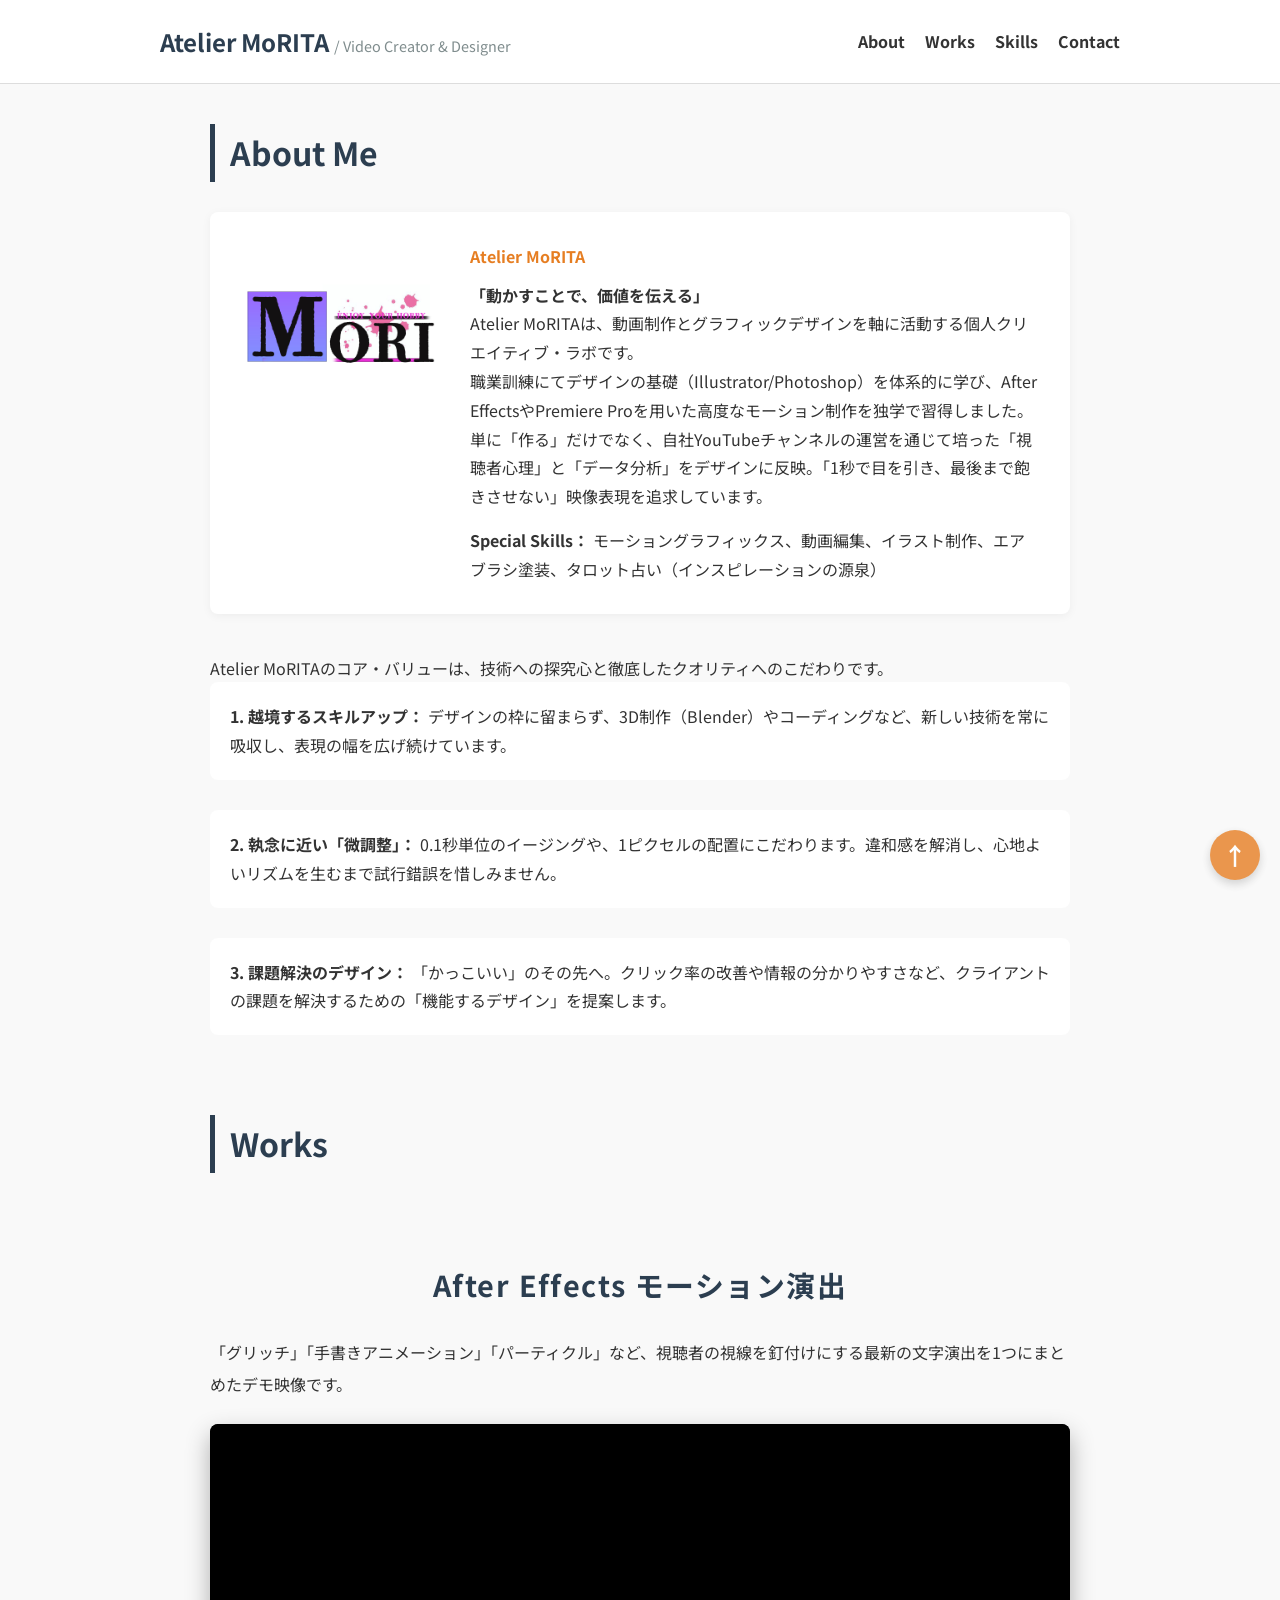
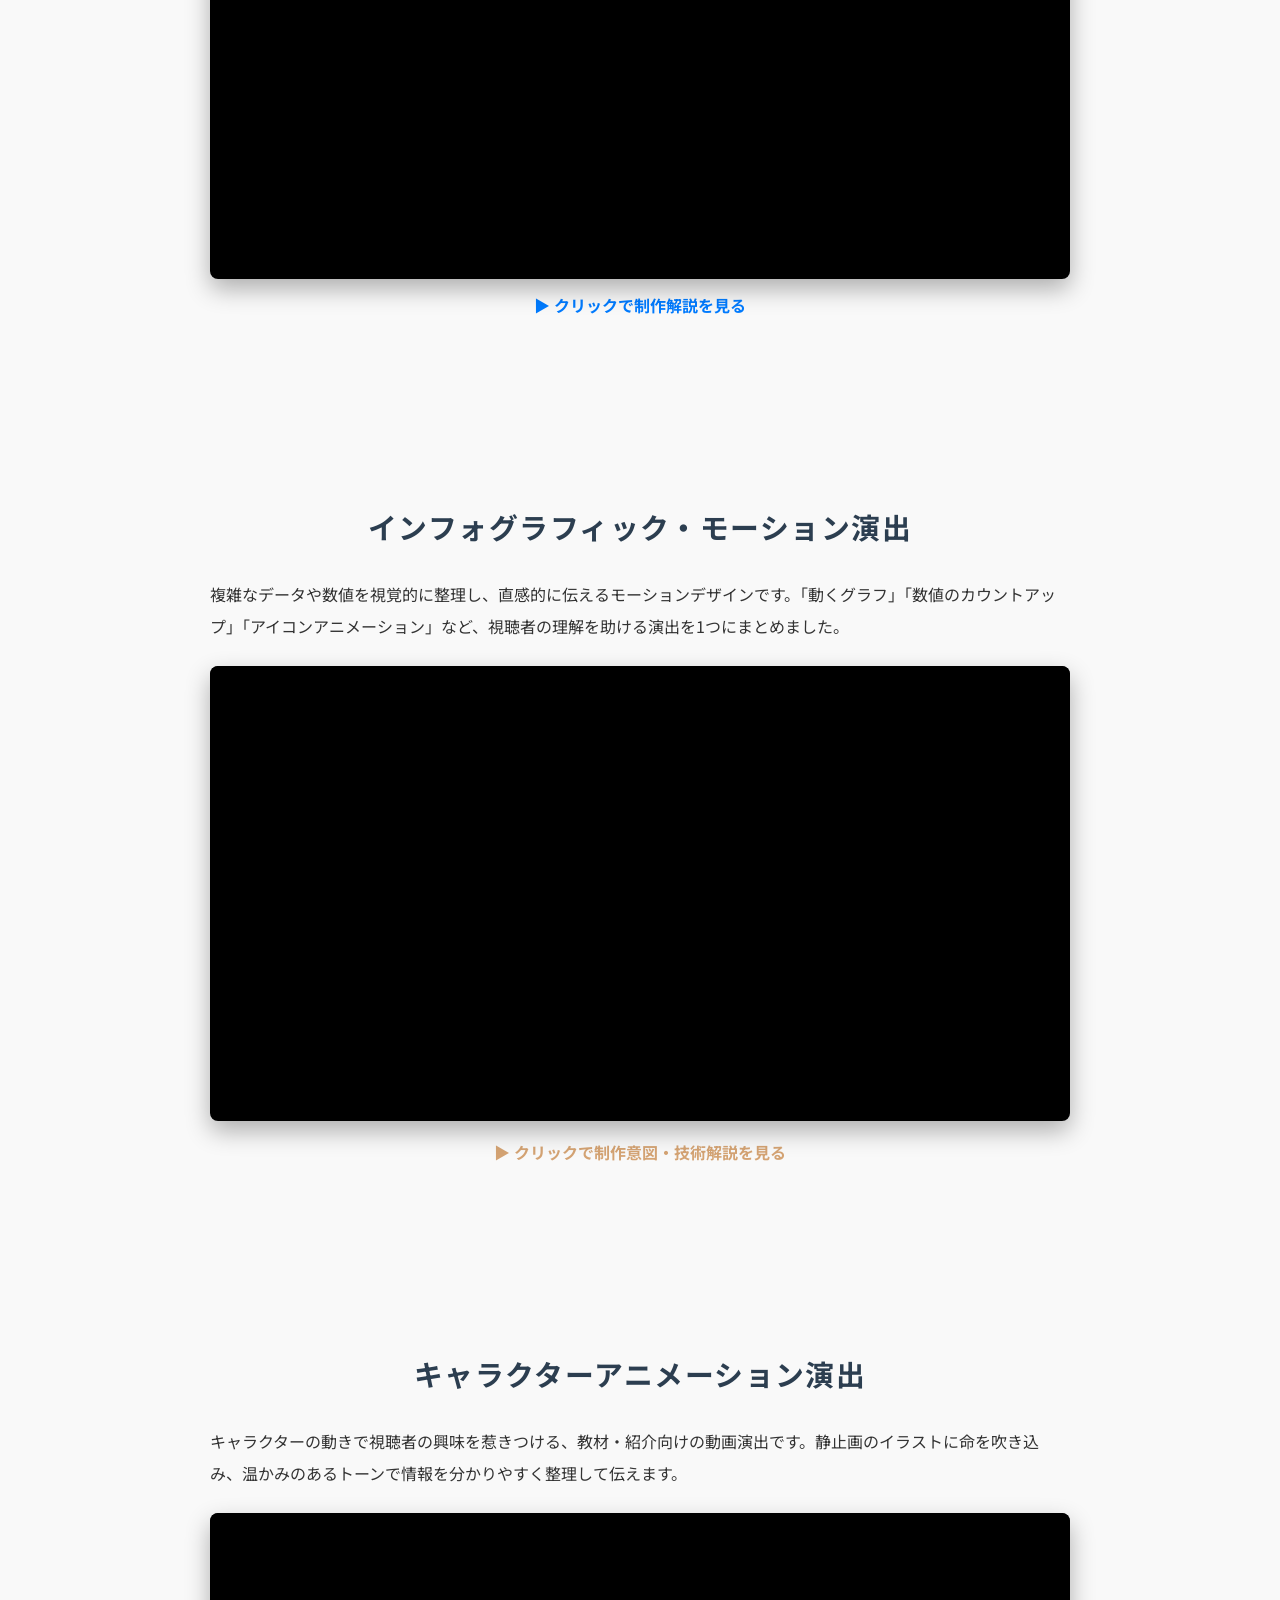
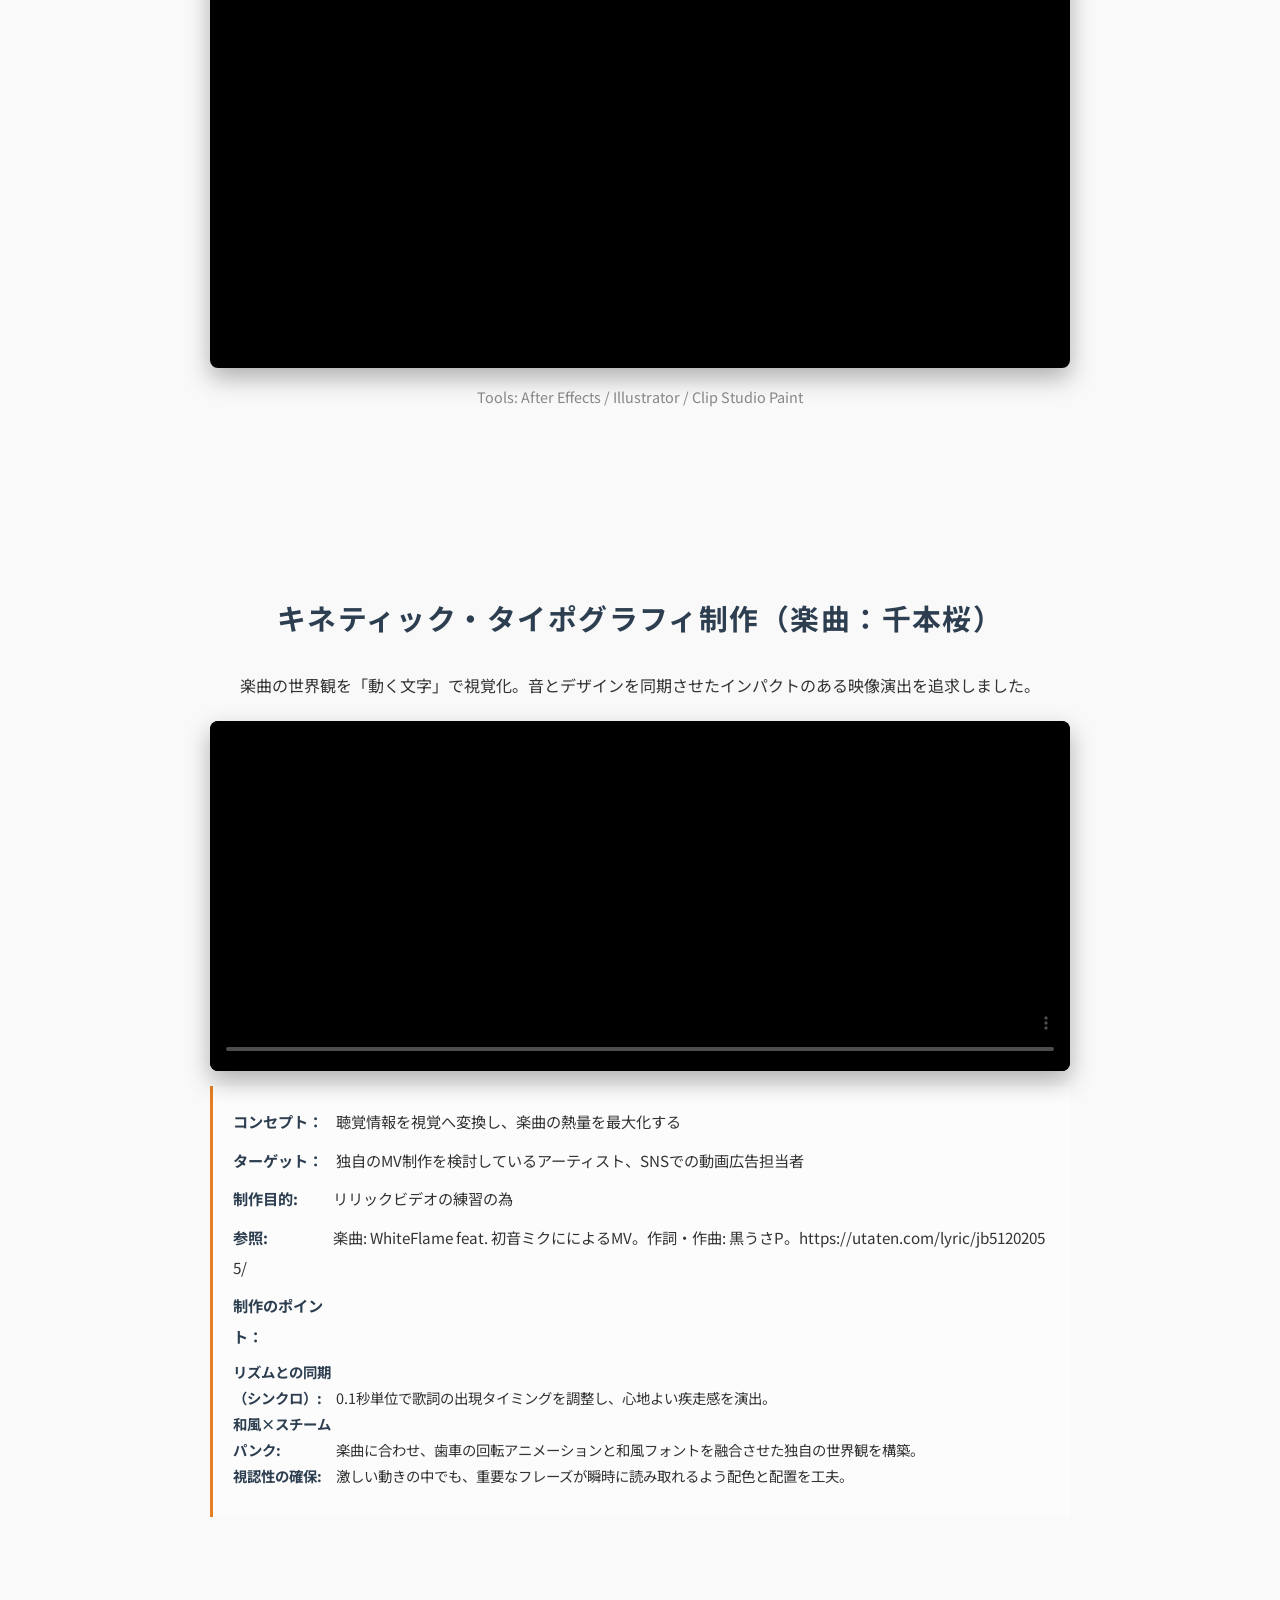
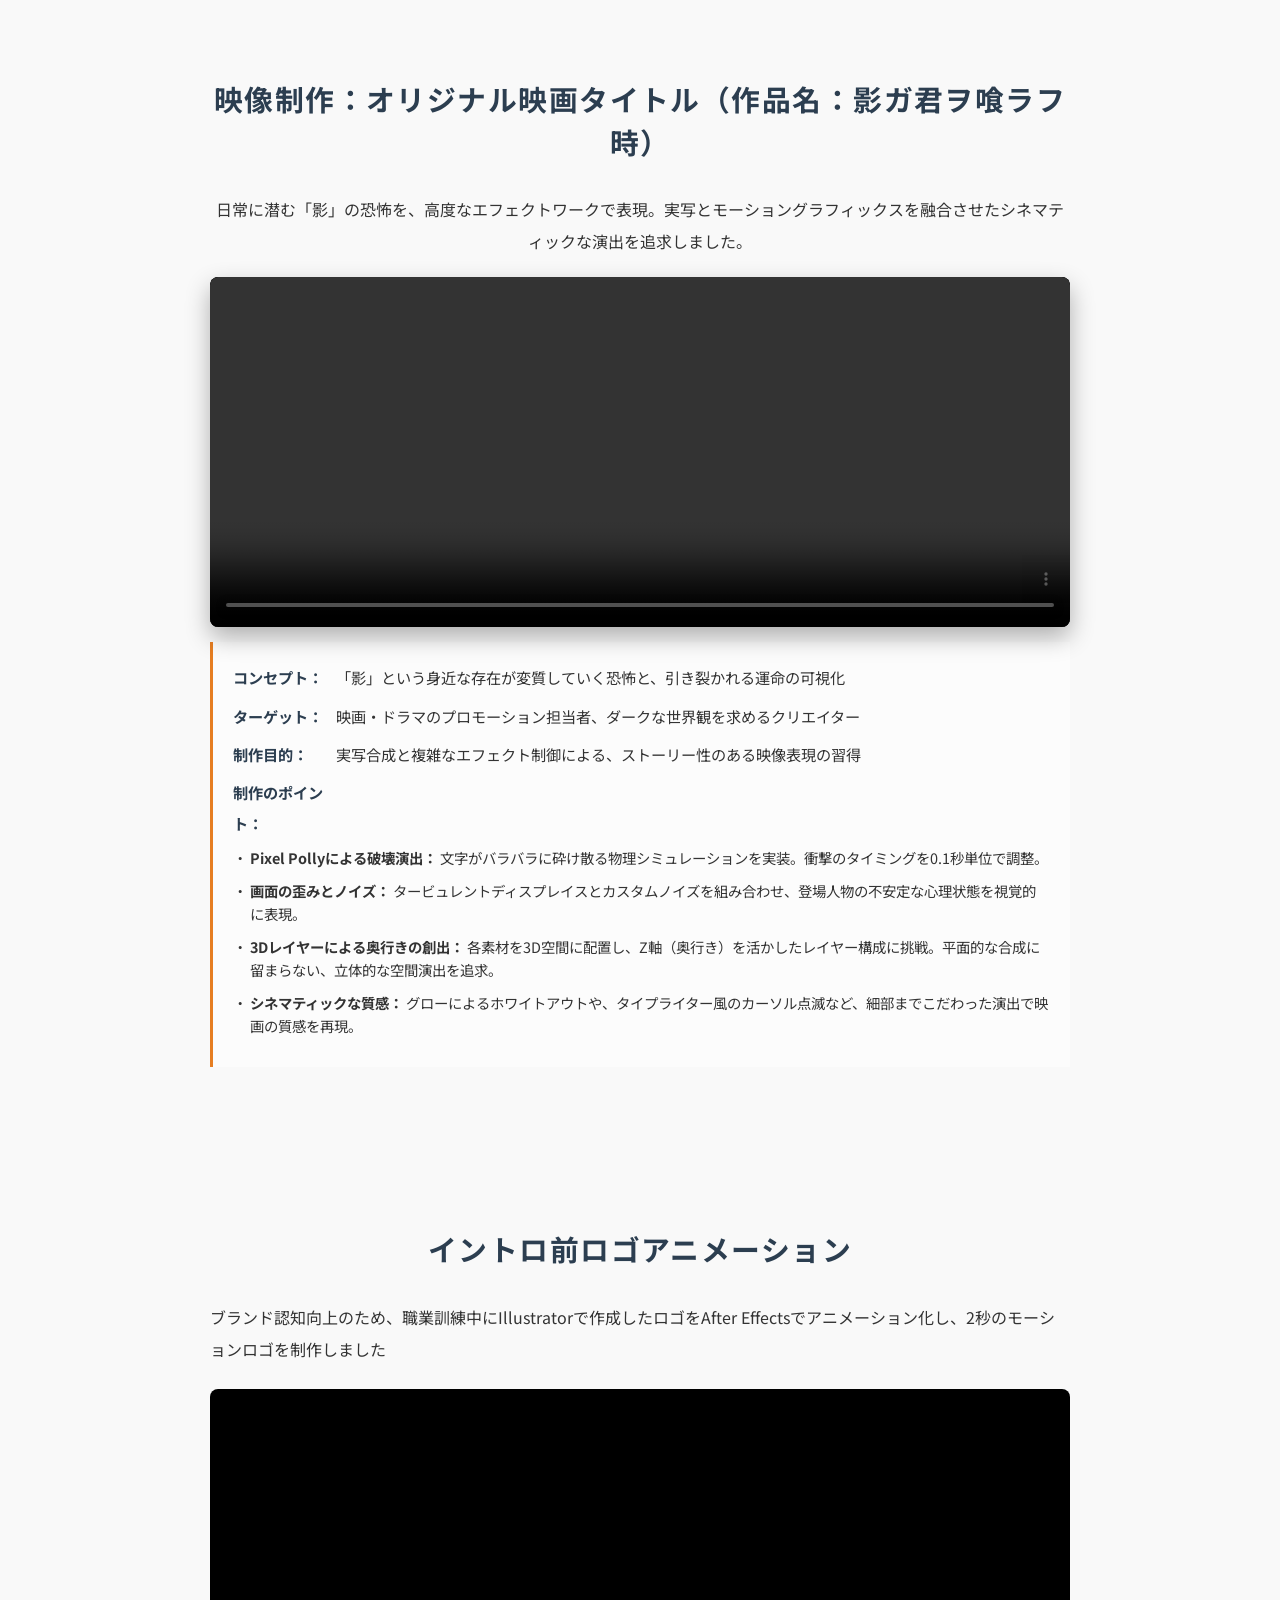
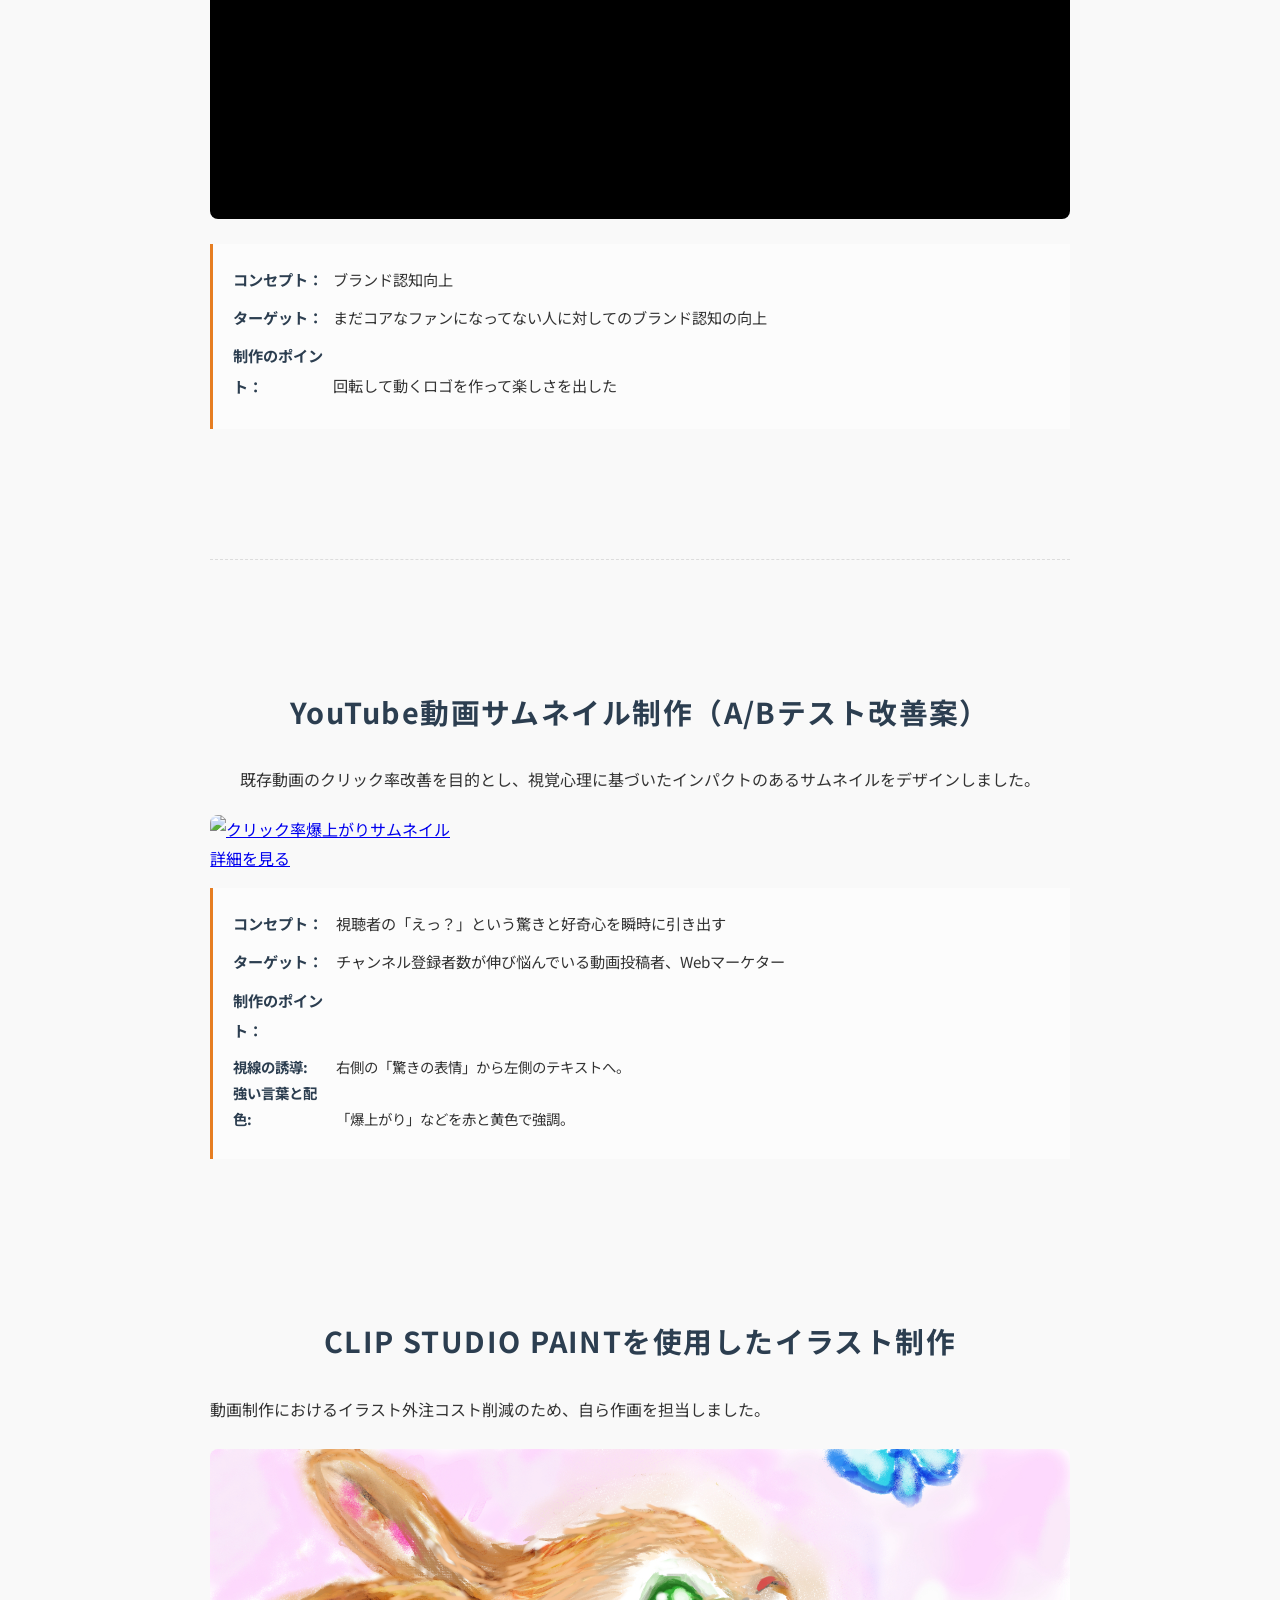
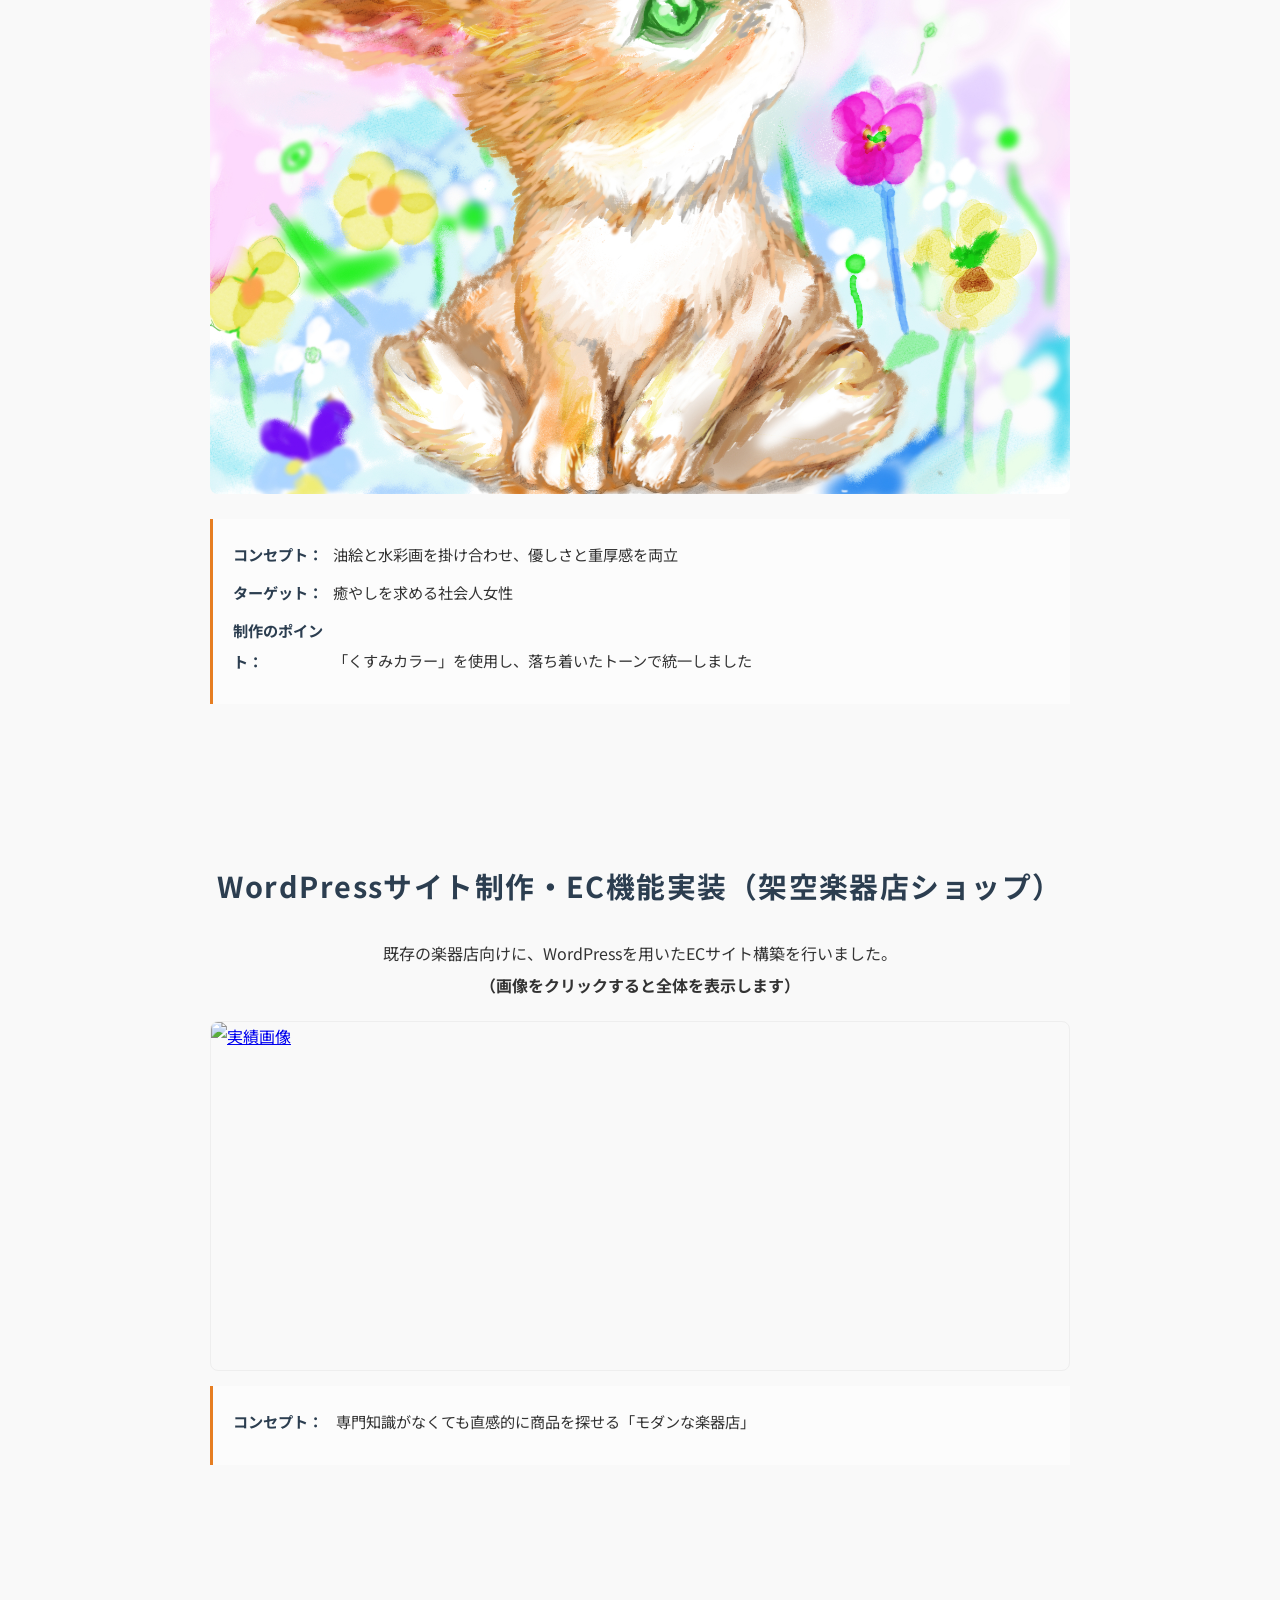
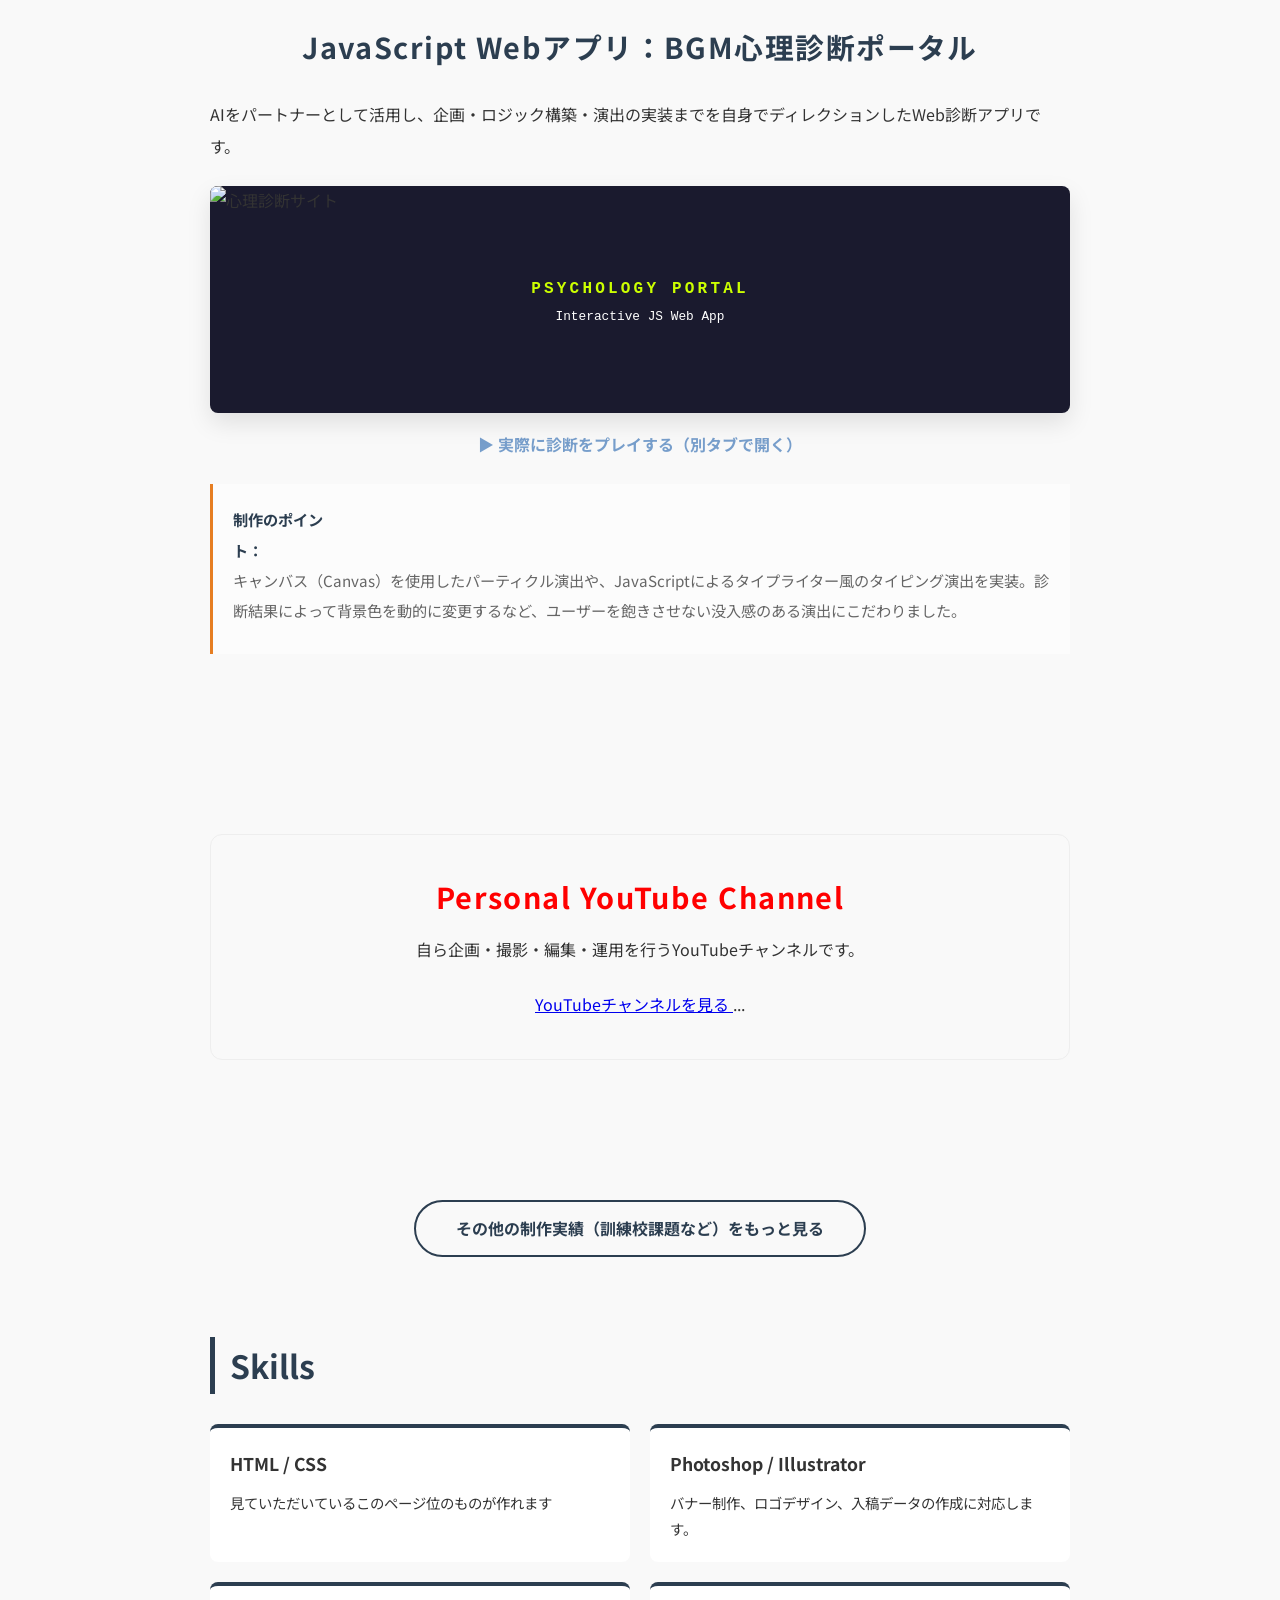
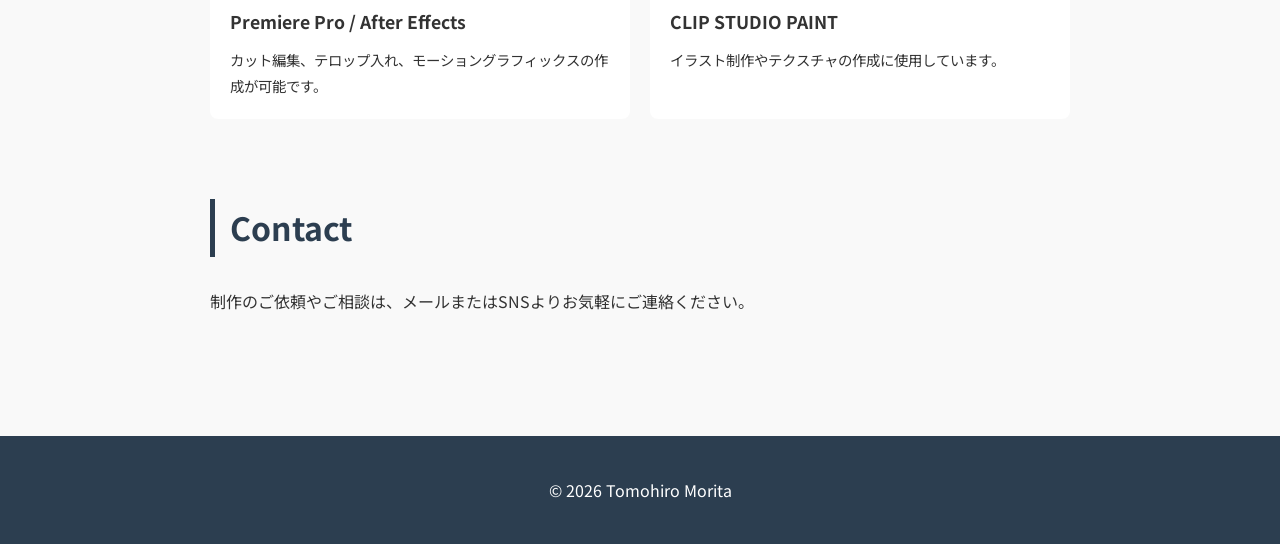
==== index.html @ 4c2b47b9 "Add files via upload" ====
<!DOCTYPE html>
<html lang="ja">
<head>
  <meta charset="UTF-8">
  <meta name="viewport" content="width=device-width, initial-scale=1.0">
  <title>Atelier MoRITA | ポートフォリオ</title>
  
  <meta property="og:title" content="森田 公啓 | ポートフォリオ">
  <meta property="og:description" content="動画編集・デザインのポートフォリオサイトです">
  <meta property="og:type" content="website">

  <link rel="stylesheet" href="style.css"> <link href="https://fonts.googleapis.com/css2?family=Noto+Sans+JP&display=swap" rel="stylesheet"> <link rel="icon" href="favicon.ico"> </head>

  <body>

    <!-- heder部分 -->
<header>
  <div class="header-inner">
    <h1>Atelier MoRITA <span class="job-title">/ Video Creator & Designer</span></h1>
    <nav>
      <ul>
        <li><a href="#about">About</a></li>
        <li><a href="#works">Works</a></li>
        <li><a href="#skills">Skills</a></li>
        <li><a href="#contact">Contact</a></li>
      </ul>
    </nav>
  </div>
</header>

<!--  クラスアバウト　メイン部分 -->
<main>

  <section id="about">
  <h2>About Me</h2>
  <div class="profile-container">
    
    <div class="profile-basic">
      <div class="profile-img">
        <img src="logo.jpg" alt="Atelier MoRITA Logo">
      </div>
      <div class="profile-info">
        <p class="name-en">Atelier MoRITA</p>
        <div class="history-text">
          <p><strong>「動かすことで、価値を伝える」</strong></p>
          <p>
            Atelier MoRITAは、動画制作とグラフィックデザインを軸に活動する個人クリエイティブ・ラボです。<br>
            職業訓練にてデザインの基礎（Illustrator/Photoshop）を体系的に学び、After EffectsやPremiere Proを用いた高度なモーション制作を独学で習得しました。
          </p>
          <p>
            単に「作る」だけでなく、自社YouTubeチャンネルの運営を通じて培った「視聴者心理」と「データ分析」をデザインに反映。「1秒で目を引き、最後まで飽きさせない」映像表現を追求しています。
          </p>
        </div>
        <p class="special-skill">
          <strong>Special Skills：</strong> モーショングラフィックス、動画編集、イラスト制作、エアブラシ塗装、タロット占い（インスピレーションの源泉）
        </p>
      </div>
    </div>

    <div class="strengths-wrapper">
      <p class="strength-intro">Atelier MoRITAのコア・バリューは、技術への探究心と徹底したクオリティへのこだわりです。</p>
      
      <ul class="strengths-list">
        <li>
          <strong>1. 越境するスキルアップ：</strong>
          デザインの枠に留まらず、3D制作（Blender）やコーディングなど、新しい技術を常に吸収し、表現の幅を広げ続けています。
        </li>
        <li>
          <strong>2. 執念に近い「微調整」：</strong>
          0.1秒単位のイージングや、1ピクセルの配置にこだわります。違和感を解消し、心地よいリズムを生むまで試行錯誤を惜しみません。
        </li>
        <li>
          <strong>3. 課題解決のデザイン：</strong>
          「かっこいい」のその先へ。クリック率の改善や情報の分かりやすさなど、クライアントの課題を解決するための「機能するデザイン」を提案します。
        </li>
      </ul>
    </div>
  </div>
</section>

      <!--  制作実績　制作物の情報セクション -->

<section id="works">
  <h2>Works</h2>
  <div class="works-grid">

    <div class="works-items" style="margin-top: 60px;">
      <h3>After Effects モーション演出</h3>
      <p>「グリッチ」「手書きアニメーション」「パーティクル」など、視聴者の視線を釘付けにする最新の文字演出を1つにまとめたデモ映像です。</p>
      <a href="effect-detail.html" style="display: block; text-decoration: none; color: inherit;">
        <div class="video-container" style="position: relative; border-radius: 8px; overflow: hidden; box-shadow: 0 10px 25px rgba(0,0,0,0.3); background: #000; transition: transform 0.3s ease;">
          <video src="mojieffect.mp4" muted loop autoplay playsinline width="100%" style="display: block;">
            ご使用のブラウザは動画タグをサポートしていません。
          </video>
        </div>
        <p style="text-align: center; margin-top: 10px; font-weight: bold; color: #007bff;">
          ▶ クリックで制作解説を見る
        </p>
      </a>
    </div>


<div class="works-items" style="margin-top: 60px;">
      <h3>インフォグラフィック・モーション演出</h3>
      <p>複雑なデータや数値を視覚的に整理し、直感的に伝えるモーションデザインです。「動くグラフ」「数値のカウントアップ」「アイコンアニメーション」など、視聴者の理解を助ける演出を1つにまとめました。</p>
      
      <a href="infographic-detail.html" style="display: block; text-decoration: none; color: inherit;">
        <div class="video-container" style="position: relative; border-radius: 8px; overflow: hidden; box-shadow: 0 10px 25px rgba(0,0,0,0.3); background: #000; transition: transform 0.3s ease;">
          <video src="infographic-motion.mp4" muted loop autoplay playsinline width="100%" style="display: block;">
          </video>
        </div>
        <p style="text-align: center; margin-top: 15px; font-weight: bold; color: #d4a373;">
          ▶ クリックで制作意図・技術解説を見る
        </p>
      </a>
    </div>


<div class="works-items" style="margin-top: 60px;">
  <h3>キャラクターアニメーション演出</h3>
  <p>キャラクターの動きで視聴者の興味を惹きつける、教材・紹介向けの動画演出です。静止画のイラストに命を吹き込み、温かみのあるトーンで情報を分かりやすく整理して伝えます。</p>
  
  <div class="video-container" style="position: relative; border-radius: 8px; overflow: hidden; box-shadow: 0 10px 25px rgba(0,0,0,0.3); background: #000;">
    <video src="kyouzai_douga.mp4" muted loop autoplay playsinline width="100%" style="display: block;">
    </video>
  </div>
  
  <p style="text-align: center; margin-top: 15px; font-size: 0.9rem; color: #888;">
    Tools: After Effects / Illustrator / Clip Studio Paint
  </p>
</div>


<div class="works-items" style="margin-top: 60px;"> <h3>キネティック・タイポグラフィ制作（楽曲：千本桜）</h3>
  <p style="text-align: center; margin-bottom: 20px;">
    楽曲の世界観を「動く文字」で視覚化。音とデザインを同期させたインパクトのある映像演出を追求しました。
  </p>
  
  <div style="display: block; position: relative; width: 100%; height: 350px; border-radius: 8px; overflow: hidden; background: #000; box-shadow: 0 10px 25px rgba(0,0,0,0.3);">
    <video src="sennbonnsakura.mp4" muted loop autoplay playsinline controls poster="sennbonnsakura-thumb.jpg" style="width: 100%; height: 100%; object-fit: cover;">
    </video>
  </div>

  <div class="work-detail" style="margin-top: 15px; font-size: 0.9rem;">
    <p><strong>コンセプト：</strong> 聴覚情報を視覚へ変換し、楽曲の熱量を最大化する</p>
    <p><strong>ターゲット：</strong> 独自のMV制作を検討しているアーティスト、SNSでの動画広告担当者</p>
    <p><strong>制作目的:</strong>リリックビデオの練習の為</p>
    <p><strong>参照:</strong>楽曲: WhiteFlame feat. 初音ミクにによるMV。作詞・作曲: 黒うさP。https://utaten.com/lyric/jb51202055/</p>
    <p><strong>制作のポイント：</strong> 
      <ul>
        <li><strong>リズムとの同期（シンクロ）:</strong> 0.1秒単位で歌詞の出現タイミングを調整し、心地よい疾走感を演出。</li>
        <li><strong>和風×スチームパンク:</strong> 楽曲に合わせ、歯車の回転アニメーションと和風フォントを融合させた独自の世界観を構築。</li>
        <li><strong>視認性の確保:</strong> 激しい動きの中でも、重要なフレーズが瞬時に読み取れるよう配色と配置を工夫。</li>
      </ul>
    </p>
  </div>
</div>


<div class="works-items" style="margin-top: 60px;">
  <h3>映像制作：オリジナル映画タイトル（作品名：影ガ君ヲ喰ラフ時）</h3>
  <p style="text-align: center; margin-bottom: 20px;">
    日常に潜む「影」の恐怖を、高度なエフェクトワークで表現。実写とモーショングラフィックスを融合させたシネマティックな演出を追求しました。
  </p>
  
  <div style="display: block; position: relative; width: 100%; height: 350px; border-radius: 8px; overflow: hidden; background: #000; box-shadow: 0 10px 25px rgba(0,0,0,0.3);">
    <video src="eiga_2.mp4" muted loop autoplay playsinline controls style="width: 100%; height: 100%; object-fit: cover;">
    </video>
  </div>

<style>
  /* 箇条書きを綺麗に整列させるための専用設定 */
  .work-points {
    list-style: none; /* 標準のポッチを消す */
    padding: 0;
  }
  .work-points li {
    position: relative;
    padding-left: 1.2em; /* ポッチ分の余白 */
    margin-bottom: 10px;
    line-height: 1.6;
  }
  .work-points li::before {
    content: "・"; /* 自前のポッチ */
    position: absolute;
    left: 0;
  }
  .work-points li strong {
    display: inline; /* タイトルと説明を繋げる */
    color: #333; /* 少し濃いめにして目立たせる */
  }
</style>

<div class="work-detail" style="margin-top: 15px; font-size: 0.9rem;">
  <p><strong>コンセプト：</strong> 「影」という身近な存在が変質していく恐怖と、引き裂かれる運命の可視化</p>
  <p><strong>ターゲット：</strong> 映画・ドラマのプロモーション担当者、ダークな世界観を求めるクリエイター</p>
  <p><strong>制作目的：</strong> 実写合成と複雑なエフェクト制御による、ストーリー性のある映像表現の習得</p>
  <p><strong>制作のポイント：</strong></p>
  
  <ul class="work-points">
    <li><strong>Pixel Pollyによる破壊演出：</strong> 文字がバラバラに砕け散る物理シミュレーションを実装。衝撃のタイミングを0.1秒単位で調整。</li>
    <li><strong>画面の歪みとノイズ：</strong> タービュレントディスプレイスとカスタムノイズを組み合わせ、登場人物の不安定な心理状態を視覚的に表現。</li>
    <li><strong>3Dレイヤーによる奥行きの創出：</strong> 各素材を3D空間に配置し、Z軸（奥行き）を活かしたレイヤー構成に挑戦。平面的な合成に留まらない、立体的な空間演出を追求。</li>
    <li><strong>シネマティックな質感：</strong> グローによるホワイトアウトや、タイプライター風のカーソル点滅など、細部までこだわった演出で映画の質感を再現。</li>
  </ul>
</div>
</div>



    <div class="works-items" style="margin-top: 60px;">
      <h3>イントロ前ロゴアニメーション</h3>
      <p>ブランド認知向上のため、職業訓練中にIllustratorで作成したロゴをAfter Effectsでアニメーション化し、2秒のモーションロゴを制作しました</p>
      <a href="video-detail.html" style="display: block;">
        <video src="Logo_animation_before_the_ intro.mp4" width="100%" poster="img/thumbnail.jpg" muted loop autoplay style="border-radius: 8px;">
        </video>
      </a>
      <div class="work-detail" style="margin-top: 15px; font-size: 0.9rem;">
        <p><strong>コンセプト：</strong>ブランド認知向上</p>
        <p><strong>ターゲット：</strong>まだコアなファンになってない人に対してのブランド認知の向上</p>
        <p><strong>制作のポイント：</strong>回転して動くロゴを作って楽しさを出した</p>
      </div>
    </div>

   <hr style="margin: 30px 0; border: 0; border-top: 1px dashed #ddd;">
  

    <div class="works-items">
            <h3>YouTube動画サムネイル制作（A/Bテスト改善案）</h3>
      <p style="text-align: center; margin-bottom: 20px;">既存動画のクリック率改善を目的とし、視覚心理に基づいたインパクトのあるサムネイルをデザインしました。</p>
      <a href="thumbnail-detail.html" style="display: block; position: relative; border-radius: 8px; overflow: hidden;">
        <img src="youtube-sumnail.jpg" alt="クリック率爆上がりサムネイル" style="width:100%;">
        <div class="works-item-mask">
          <span class="mask-text">詳細を見る</span>
        </div>
      </a>
      <div class="work-detail" style="margin-top: 15px; font-size: 0.9rem;">
        <p><strong>コンセプト：</strong> 視聴者の「えっ？」という驚きと好奇心を瞬時に引き出す</p>
        <p><strong>ターゲット：</strong> チャンネル登録者数が伸び悩んでいる動画投稿者、Webマーケター</p>
        <p><strong>制作のポイント：</strong> 
          <ul>
            <li><strong>視線の誘導:</strong> 右側の「驚きの表情」から左側のテキストへ。</li>
            <li><strong>強い言葉と配色:</strong> 「爆上がり」などを赤と黄色で強調。</li>
          </ul>
        </p>
      </div>
    </div>



    <div class="works-items" style="margin-top: 60px;">
      <h3>CLIP STUDIO PAINTを使用したイラスト制作</h3>
      <p>動画制作におけるイラスト外注コスト削減のため、自ら作画を担当しました。</p>
      <div class="work-img">
        <a href="illustration-detail.html">
          <img src="rabit.jpg" alt="制作したイラスト" style="width:100%; border-radius: 8px;">
        </a>
      </div>
      <div class="work-detail" style="margin-top: 15px; font-size: 0.9rem;">
        <p><strong>コンセプト：</strong>油絵と水彩画を掛け合わせ、優しさと重厚感を両立</p>
        <p><strong>ターゲット：</strong>癒やしを求める社会人女性</p>
        <p><strong>制作のポイント：</strong>「くすみカラー」を使用し、落ち着いたトーンで統一しました</p>
      </div>
    </div>

<div class="works-items" style="margin-top: 60px;">
   <h3>WordPressサイト制作・EC機能実装（架空楽器店ショップ）</h3>
  <p style="text-align: center; margin-bottom: 20px;">
    既存の楽器店向けに、WordPressを用いたECサイト構築を行いました。<br>
    <strong>（画像をクリックすると全体を表示します）</strong>
  </p>
  
  <a href="wordpress.png" class="zoom-link" style="
    display: block; 
    position: relative; 
    width: 100%; 
    height: 350px; 
    border-radius: 8px; 
    overflow: hidden; 
    cursor: zoom-in;
    border: 1px solid #eee;">
    
    <img src="wordpress.png" alt="実績画像" style="
      width: 100%; 
      height: 100%; 
      object-fit: cover; 
      object-position: top;">
    
    <div class="works-item-mask" style="
      position: absolute; 
      top: 0; 
      left: 0; 
      width: 100%; 
      height: 100%; 
      background: rgba(0,0,0,0.4); 
      display: flex; 
      align-items: center; 
      justify-content: center; 
      color: #fff; 
      opacity: 0; 
      transition: 0.3s;">
      <span class="mask-text" style="
        border: 1px solid #fff; 
        padding: 8px 16px; 
        border-radius: 4px;">全体を拡大して見る</span>
    </div>
  </a>

  <div class="work-detail" style="margin-top: 15px; font-size: 0.9rem;">
     <p><strong>コンセプト：</strong> 専門知識がなくても直感的に商品を探せる「モダンな楽器店」</p>
     </div>
</div>

<style>
  /* ホバーした時に「拡大して見る」を表示させるためのCSS */
  .zoom-link:hover .works-item-mask {
    opacity: 1 !important;
  }
</style>


    <div class="works-items" style="margin-top: 60px;">
  <h3>JavaScript Webアプリ：BGM心理診断ポータル</h3>
  <p>AIをパートナーとして活用し、企画・ロジック構築・演出の実装までを自身でディレクションしたWeb診断アプリです。</p>
  
  <a href="shinitest.html" target="_blank" style="display: block; text-decoration: none; color: inherit;">
    <div class="video-container" style="position: relative; border-radius: 8px; overflow: hidden; box-shadow: 0 10px 25px rgba(0,0,0,0.1); background: #1a1a2e; transition: transform 0.3s ease;">
      <img src="shinitest-thumb.jpg" alt="心理診断サイト" style="width: 100%; display: block;">
      
      <div style="padding: 60px 20px; text-align: center; color: #ccff00; font-family: 'Courier New', monospace;">
         <h4 style="letter-spacing: 0.2em;">PSYCHOLOGY PORTAL</h4>
         <p style="font-size: 0.8rem; color: #fff;">Interactive JS Web App</p>
      </div>
    </div>
    <p style="text-align: center; margin-top: 15px; font-weight: bold; color: #779ecb;">
      ▶ 実際に診断をプレイする（別タブで開く）
    </p>
  </a>

  <div class="work-detail" style="margin-top: 15px; font-size: 0.9rem; color: #666; line-height: 1.6;">
    <p><strong>制作のポイント：</strong><br>
    キャンバス（Canvas）を使用したパーティクル演出や、JavaScriptによるタイプライター風のタイピング演出を実装。診断結果によって背景色を動的に変更するなど、ユーザーを飽きさせない没入感のある演出にこだわりました。</p>
  </div>
</div>


    <div class="works-items" style="margin-top: 80px; padding: 40px; background: #f9f9f9; border-radius: 12px; border: 1px solid #eee; text-align: center;">
      <h3 style="color: #ff0000; margin-bottom: 15px;">Personal YouTube Channel</h3>
      <p style="margin-bottom: 25px;">自ら企画・撮影・編集・運用を行うYouTubeチャンネルです。</p>
      
      <a href="URLをここに" target="_blank" rel="noopener noreferrer" style="...（デザイン用のCSS）...">
        YouTubeチャンネルを見る
      </a>
      
      ...
    </div>

    <div style="text-align: center; margin-top: 40px;">
  <a href="archive.html" style="display: inline-block; padding: 12px 40px; border: 2px solid var(--main-color); color: var(--main-color); text-decoration: none; border-radius: 30px; font-weight: bold; transition: 0.3s;">
    その他の制作実績（訓練校課題など）をもっと見る
  </a>
</div>

  </div> </section>

  <section id="skills">
    <h2>Skills</h2>
    <div class="skills-container">
      <ul class="skills-list">
        <li class="skill-item">
          <span class="skill-name">HTML / CSS</span>
          <p class="skill-desc">見ていただいているこのページ位のものが作れます</p>
        </li>
        <li class="skill-item">
          <span class="skill-name">Photoshop / Illustrator</span>
          <p class="skill-desc">バナー制作、ロゴデザイン、入稿データの作成に対応します。</p>
        </li>
        <li class="skill-item">
          <span class="skill-name">Premiere Pro / After Effects</span>
          <p class="skill-desc">カット編集、テロップ入れ、モーショングラフィックスの作成が可能です。</p>
        </li>
        <li class="skill-item">
          <span class="skill-name">CLIP STUDIO PAINT</span>
          <p class="skill-desc">イラスト制作やテクスチャの作成に使用しています。</p>
        </li>
      </ul>
    </div>
  </section>

  <!-- コンタクトセクション -->
  <section id="contact">
    <h2>Contact</h2>
    <p>制作のご依頼やご相談は、メールまたはSNSよりお気軽にご連絡ください。</p>
    </section>

</main>

<a href="#" class="back-to-top" id="js-back-to-top">
  <span>↑</span>
</a>

<footer>
      <p>© 2026 Tomohiro Morita</p>
    </footer>

    <script src="script.js"></script> 
  </body>

</html>
</body>
</html>
---- style.css ----
/* --- 基本設定 --- */
:root {
  --main-color: #2c3e50;    /* 信頼感のある濃紺 */
  --accent-color: #e67e22;  /* 視線を引くアクセント（オレンジ） */
  --bg-color: #f9f9f9;      /* 目に優しい薄いグレー */
  --text-color: #333;       /* 読みやすい黒 */
  --section-space: 80px;    /* セクション間の余白 */
}

* {
  box-sizing: border-box;
  margin: 0;
  padding: 0;
  list-style: none;
}

body {
  font-family: 'Noto Sans JP', sans-serif;
  line-height: 1.8; /* 行間を広くして読みやすく */
  color: var(--text-color);
  background-color: var(--bg-color);
  word-break: break-all;
}

/* --- ヘッダー --- */
header {
  background: #fff;
  border-bottom: 1px solid #ddd;
  padding: 20px 0;
  position: sticky;
  top: 0;
  z-index: 100;
}

.header-inner {
  max-width: 1000px;
  margin: 0 auto;
  display: flex;
  justify-content: space-between;
  align-items: center;
  padding: 0 20px;
}

h1 {
  font-size: 1.5rem;
  color: var(--main-color);
}

.job-title {
  font-size: 0.9rem;
  font-weight: normal;
  color: #7f8c8d;
}

nav ul {
  display: flex;
  list-style: none;
}

nav li {
  margin-left: 20px;
}

nav a {
  text-decoration: none;
  color: var(--text-color);
  font-weight: bold;
  transition: color 0.3s;
}

nav a:hover {
  color: var(--accent-color);
}

/* --- メインコンテンツ --- */
main {
  max-width: 900px; /* 視線移動が少なくて済む幅 */
  margin: 0 auto;
  padding: 40px 20px;
}

section {
  margin-bottom: var(--section-space);
}

h2 {
  font-size: 2rem;
  border-left: 5px solid var(--main-color);
  padding-left: 15px;
  margin-bottom: 30px;
  color: var(--main-color);
}

/* --- About Me --- */
.profile-basic {
  display: flex;
  gap: 30px;
  margin-bottom: 40px;
  background: #fff;
  padding: 30px;
  border-radius: 8px;
  box-shadow: 0 2px 10px rgba(0,0,0,0.05);
}

.profile-img img {
  width: 200px;
  height: auto;
  border-radius: 5px;
}

.name-en {
  font-weight: bold;
  color: var(--accent-color);
  margin-bottom: 10px;
}

.history-text {
  margin-bottom: 15px;
}

/* 強みセクション */
.strengths-list {
  list-style: none;
}

.strengths-list li {
  margin-bottom: 30px;
  background: #fff;
  padding: 20px;
  border-radius: 8px;
}

.episode {
  margin-top: 10px;
  padding: 10px 20px;
  background: #f0f4f8;
  border-radius: 5px;
  font-size: 0.95rem;
  border-left: 3px solid #cbd5e0;
}

/* --- Works --- */
.works-grid {
  display: flex;
  flex-direction: column;
  gap: 40px; /* ★ 100px から 40px に修正 */
}

/* --- Works --- */
.works-grid {
  display: flex; /* gridよりも1枚ずつしっかり見せるならflexが制御しやすいです */
  flex-direction: column;
  gap: 100px; /* 作品同士の距離をしっかり離す */
}

/* HTMLのクラス名に合わせて修正（sの有無に注意） */
* --- Works --- */
.works-items {
  background: #fff;
  padding: 40px 20px; /* 前回の修正：左右を詰めたもの */
  border-radius: 12px;
  box-shadow: 0 4px 20px rgba(0,0,0,0.08);
  border-top: 5px solid var(--main-color);
  
  margin-top: 0; /* ★ 60px を 0 に修正 */
}

.works-items h3 {
  text-align: center;
  display: block;
  /* 上の余白を 0 にして、padding分(40px)だけに統一 */
  margin-top: 0;
  margin-bottom: 30px; /* 下の余白も少し詰めるとさらにスッキリします */
  
  font-size: 1.8rem;
  letter-spacing: 0.05em;
  line-height: 1.5;
  color: var(--main-color);
}


/* 動画・画像エリア */
.works-items video,
.work-img img {
  width: 100%;
  height: auto;
  border-radius: 8px;
  margin-bottom: 25px;
  display: block;
}

/* 説明文エリア */
.works-items p {
  margin-bottom: 1.5rem;
  line-height: 2; /* さらに行間を広げて「読む負担」を減らす */
}

/* コンセプト・ターゲットなどの詳細項目 */
.work-detail, .work-specs {
  background: #fcfcfc;
  padding: 20px;
  border-left: 3px solid var(--accent-color); /* アクセントカラーを左線に活用 */
  margin-top: 20px;
}

.work-detail p, .work-specs p {
  margin-bottom: 8px;
  font-size: 0.95rem;
}

.work-detail strong, .work-specs strong {
  color: var(--main-color);
  display: inline-block;
  width: 100px; /* 項目名を揃えると格段に見やすくなります */
}

video {
  border-radius: 5px;
  background: #000;
}

/* --- Skills --- */
.skills-list {
  display: grid;
  grid-template-columns: repeat(auto-fit, minmax(300px, 1fr));
  gap: 20px;
  list-style: none;
}

.skill-item {
  background: #fff;
  padding: 20px;
  border-radius: 8px;
  border-top: 4px solid var(--main-color);
}

.skill-name {
  font-weight: bold;
  display: block;
  margin-bottom: 10px;
  font-size: 1.1rem;
}

.skill-desc {
  font-size: 0.9rem;
}

/* --- フッター --- */
footer {
  text-align: center;
  padding: 40px 0;
  background: var(--main-color);
  color: #fff;
}

/* --- レスポンシブ (スマホ対応) --- */
@media (max-width: 768px) {
  .header-inner {
    flex-direction: column;
    text-align: center;
  }
  
  nav li {
    margin: 10px;
  }
  
  .profile-basic {
    flex-direction: column;
    align-items: center;
    text-align: center;
  }
}

/* JSで動かすための初期状態 */
.fade-in-base {
  opacity: 0;
  transform: translateY(20px);
  transition: opacity 0.8s ease-out, transform 0.8s ease-out;
}

/* JSによってクラスがついた時の状態 */
.is-visible {
  opacity: 1 !important;
  transform: translateY(0) !important;
}

/* メニューのアクティブ色（JS用） */
nav a.active {
  color: #e67e22 !important;
}


/* --- トップに戻るボタン --- */
.back-to-top {
  position: fixed;    /* 画面に対して固定 */
  right: 20px;        /* 右端からの距離 */
  bottom: 20px;       /* 下端からの距離 */
  width: 50px;
  height: 50px;
  background-color: var(--accent-color); /* オレンジ色を適用 */
  color: #fff;
  text-decoration: none;
  border-radius: 50%; /* 正円にする */
  display: flex;
  justify-content: center;
  align-items: center;
  font-size: 1.5rem;
  font-weight: bold;
  box-shadow: 0 4px 10px rgba(0,0,0,0.2);
  z-index: 1000;      /* 他の要素より上に表示 */
  transition: transform 0.3s, opacity 0.3s;
  
  /* 初期状態は少し透明にする、あるいは非表示にする */
  opacity: 0.8;
}

.back-to-top:hover {
  transform: translateY(-5px); /* ホバー時に少し浮くアニメーション */
  opacity: 1;
}

/* スムーズスクロールの設定（HTML全体に適用） */
html {
  scroll-behavior: smooth;
}


/* =================================================
   作品詳細ページ（illustration-detail.html）用のスタイル
   ================================================== */

/* 詳細ページのメインエリア設定 */
.detail-main {
  padding-top: 40px;
  max-width: 800px; /* TOPより少し絞ると読みやすくなります */
  margin: 0 auto;
}

/* 「戻る」ボタンのデザイン */
.back-link {
  margin-bottom: 30px;
}

.back-link a {
  text-decoration: none;
  color: var(--main-color);
  font-weight: bold;
  font-size: 0.9rem;
  display: inline-block;
  transition: transform 0.2s;
}

.back-link a:hover {
  transform: translateX(-5px); /* 左に少し動くアニメーション */
  color: var(--accent-color);
}

/* 作品を囲む白いボックス */
.work-detail-container {
  background: #fff;
  padding: 40px;
  border-radius: 12px;
  box-shadow: 0 4px 20px rgba(0,0,0,0.05);
  margin-bottom: 80px;
}

/* メイン画像 */
.detail-visual img {
  width: 100%;
  height: auto;
  display: block;
  margin: 0 auto 40px;
  border-radius: 8px;
  /* 画像に立体感を出す影 */
  box-shadow: 0 10px 30px rgba(0,0,0,0.1);
}

/* 各セクション（制作背景など）の見出し */
.detail-section {
  margin-bottom: 40px;
}

.detail-section h3 {
  border-left: 4px solid var(--accent-color); /* オレンジのアクセント線 */
  padding-left: 15px;
  margin-bottom: 20px;
  color: var(--main-color);
  font-size: 1.3rem;
}

/* コンセプトとターゲットを横並びにする（PC時） */
.detail-grid {
  display: grid;
  grid-template-columns: 1fr 1fr;
  gap: 20px;
  margin-bottom: 40px;
}

/* 横並びの各ボックス */
.detail-box {
  background: #f8f9fa; /* 薄いグレーの背景 */
  padding: 20px;
  border-radius: 8px;
}

.detail-box h4 {
  color: var(--main-color);
  margin-bottom: 10px;
  font-size: 1rem;
  display: flex;
  align-items: center;
}

.detail-box h4::before {
  content: "●";
  color: var(--accent-color);
  margin-right: 8px;
  font-size: 0.8rem;
}

/* 箇条書きの調整 */
.detail-section ul {
  padding-left: 20px;
  list-style-type: none; /* デフォルトの●を消す */
}

.detail-section li {
  margin-bottom: 12px;
  position: relative;
}

.detail-section li::before {
  content: "・";
  position: absolute;
  left: -15px;
  color: var(--main-color);
}

/* スマホ用の調整（画面が狭いときは縦に並べる） */
@media (max-width: 768px) {
  .detail-grid {
    grid-template-columns: 1fr;
  }
  .work-detail-container {
    padding: 20px;
  }
}


/* --- 画像拡大（モーダル）用のスタイル --- */
.modal {
  display: none; /* 初期状態は非表示 */
  position: fixed;
  z-index: 2000;
  top: 0;
  left: 0;
  width: 100%;
  height: 100%;
  background-color: rgba(0,0,0,0.9); /* 背景を暗くする */
  cursor: zoom-out;
  justify-content: center;
  align-items: center;
}

.modal img {
  max-width: 90%;
  max-height: 90%;
  object-fit: contain;
  box-shadow: 0 0 20px rgba(255,255,255,0.2);
  animation: zoomIn 0.3s ease;
}

@keyframes zoomIn {
  from {transform: scale(0.8); opacity: 0;}
  to {transform: scale(1); opacity: 1;}
}


/* フェードインの例 */
.detail-content {
  animation: fadeInUp 1s ease-out;
}

@keyframes fadeInUp {
  from {
    opacity: 0;
    transform: translateY(20px);
  }
  to {
    opacity: 1;
    transform: translateY(0);
  }
}

/* トップへ戻るボタンのスタイル */
        #back-to-top {
            position: fixed;
            bottom: 30px;
            right: 30px;
            width: 50px;
            height: 50px;
            background-color: #f0ad4e; /* オレンジ色 */
            color: white;
            border: none;
            border-radius: 50%;
            cursor: pointer;
            box-shadow: 0 4px 15px rgba(0,0,0,0.2);
            display: none; /* スクロールするまで隠す */
            z-index: 9999;
            transition: all 0.3s ease;
            outline: none;
        }

        #back-to-top:hover {
            transform: scale(1.1);
            background-color: #ec971f;
        }
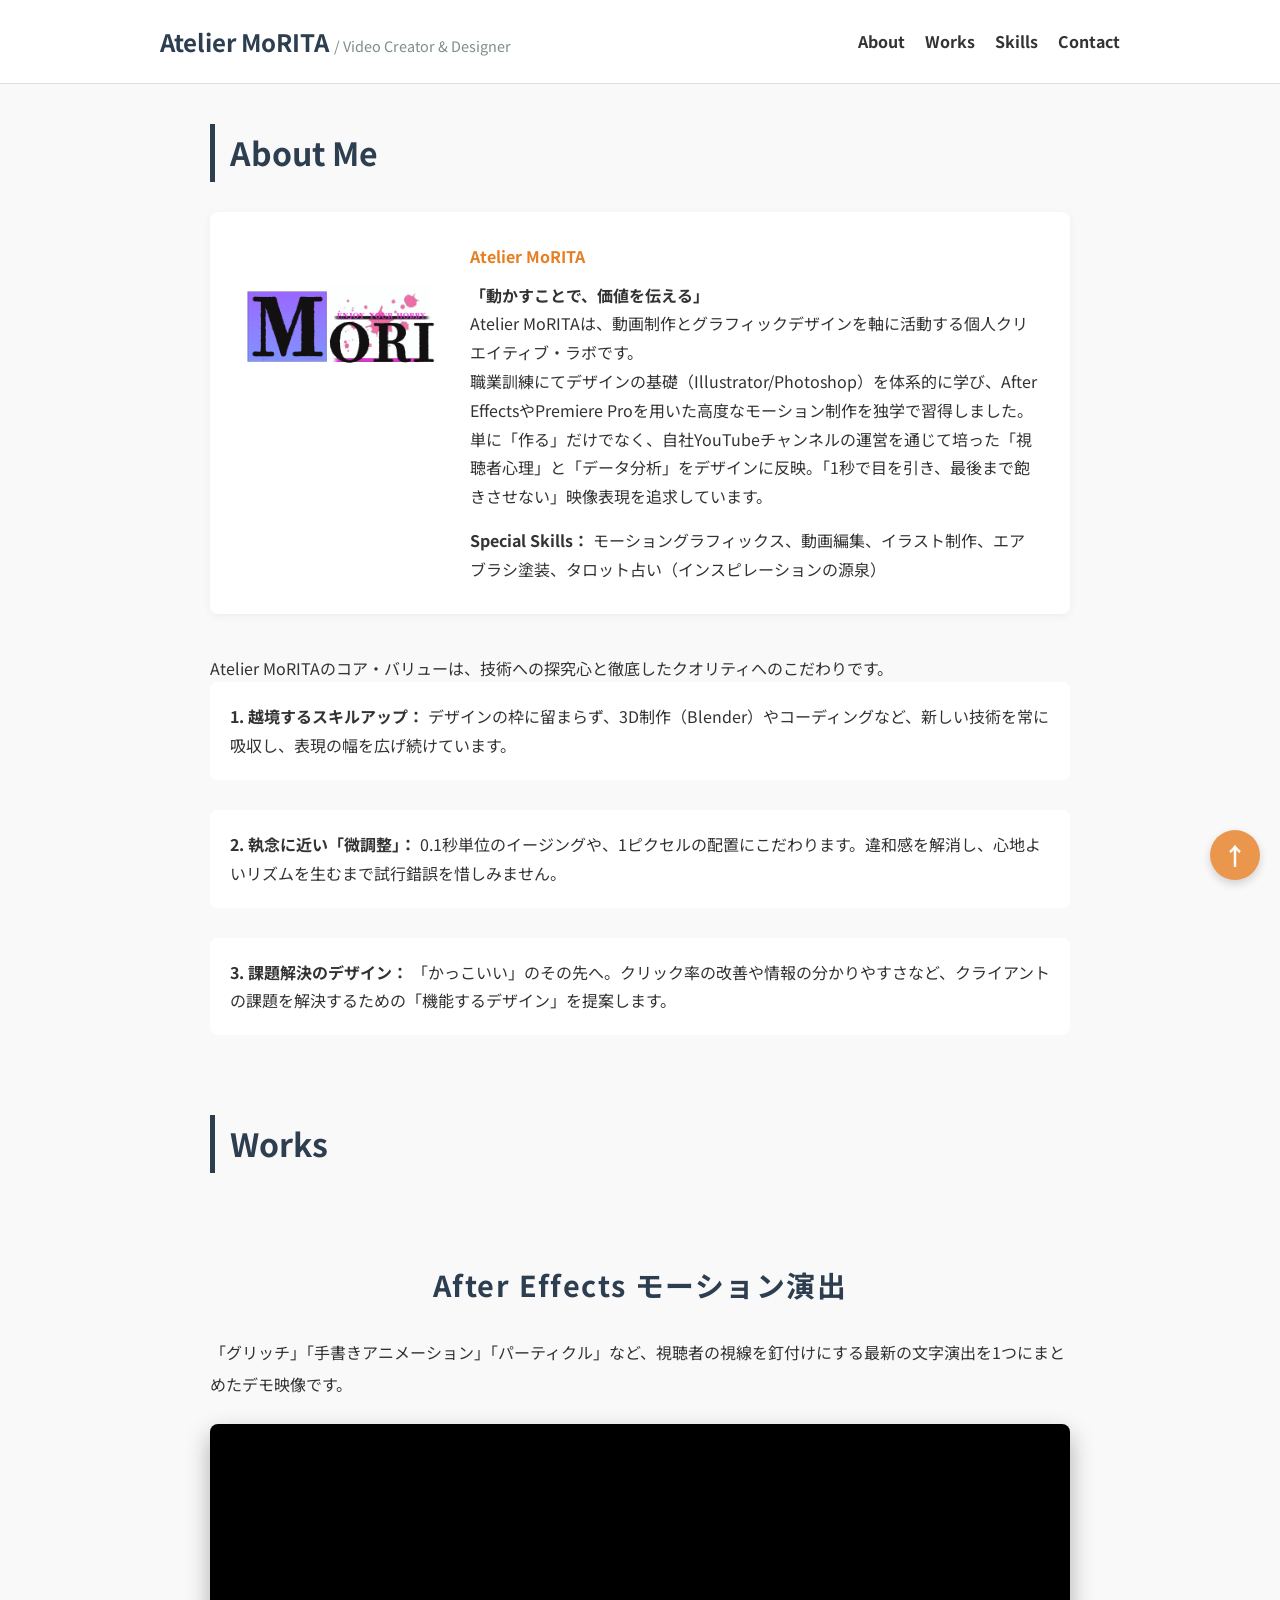
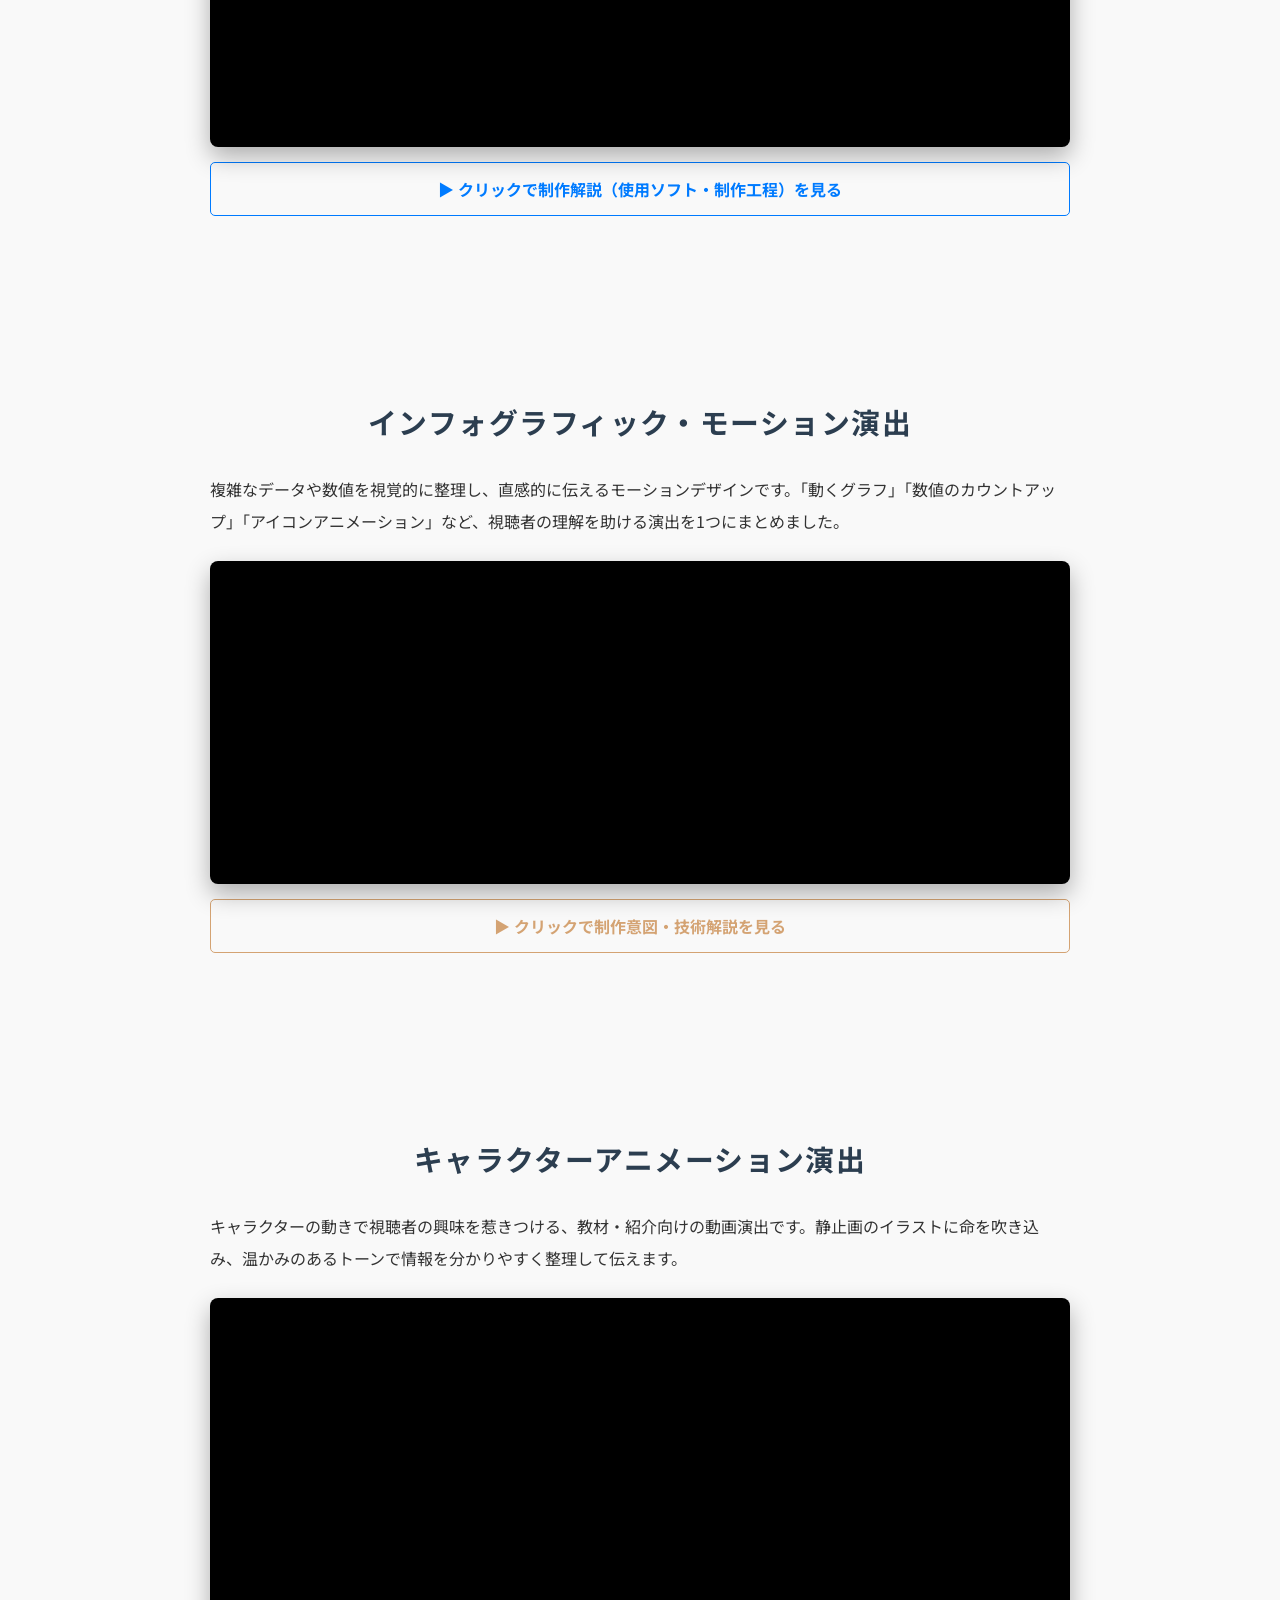
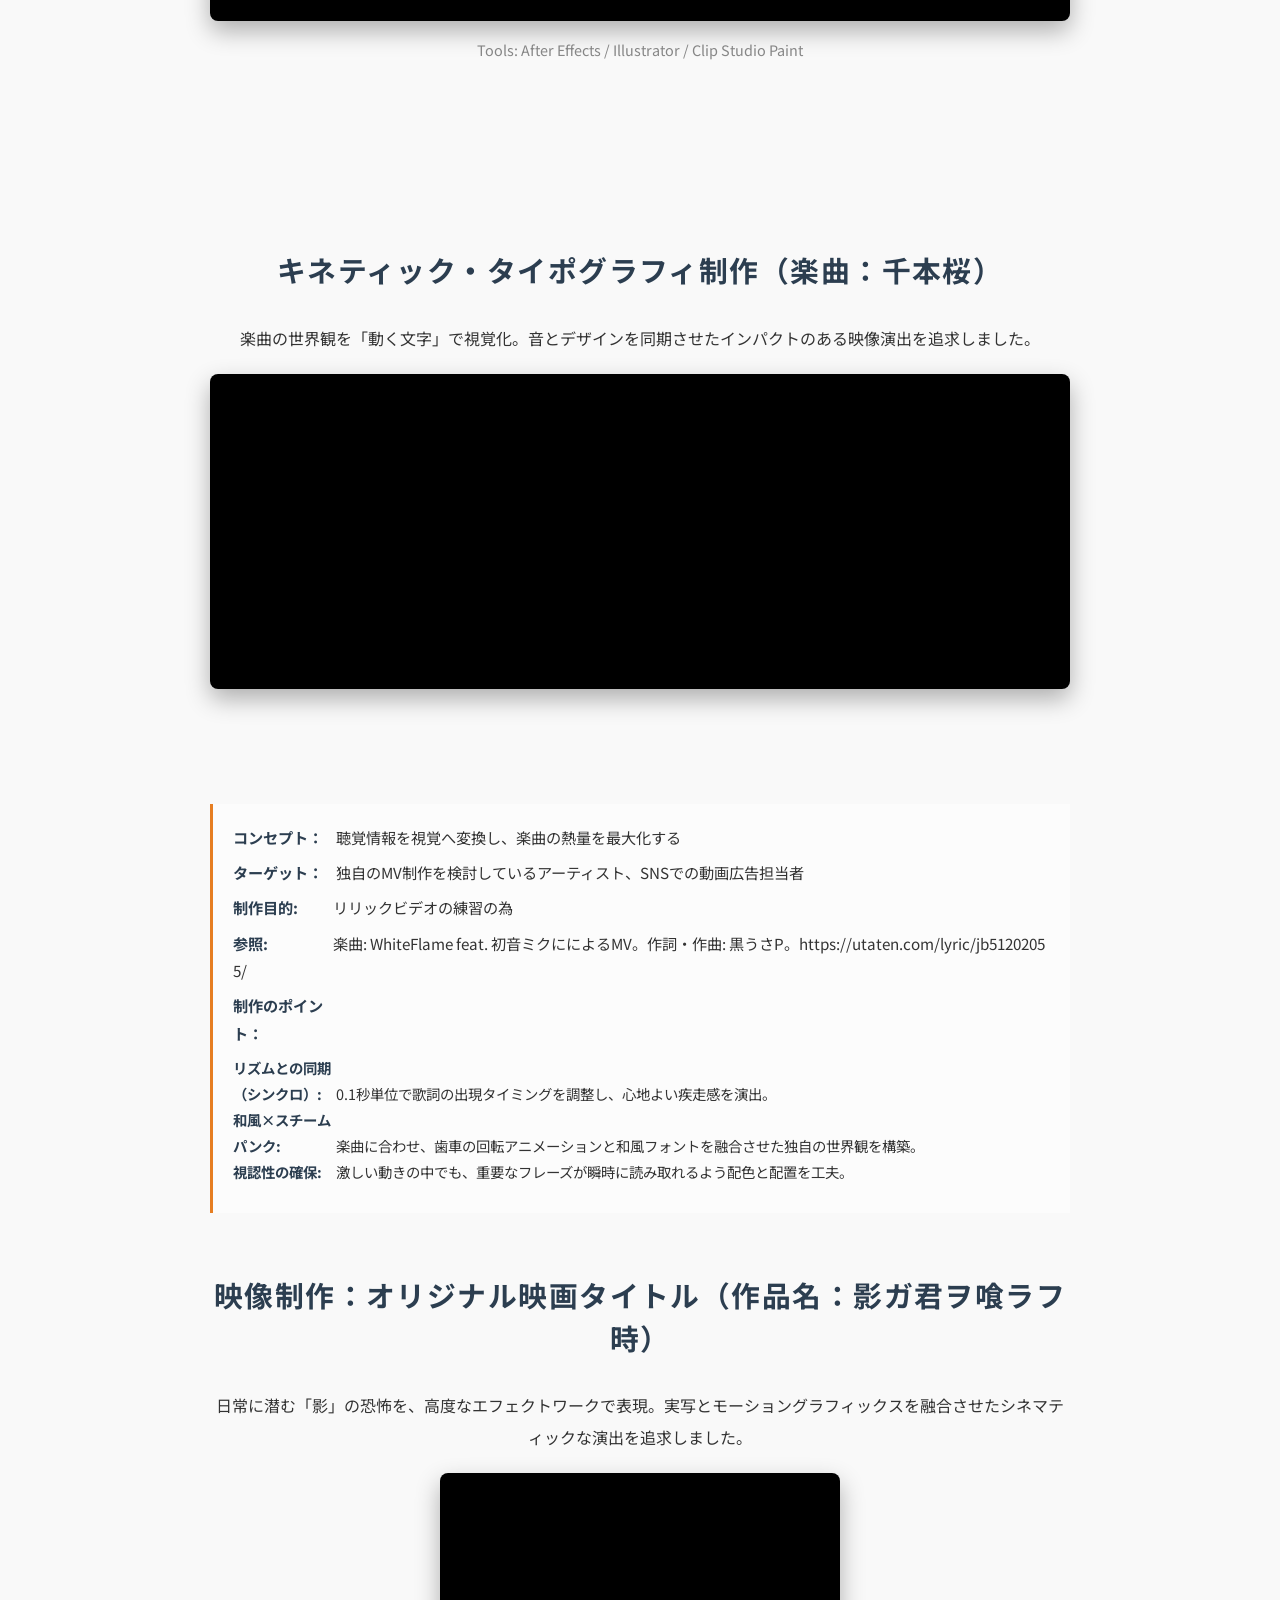
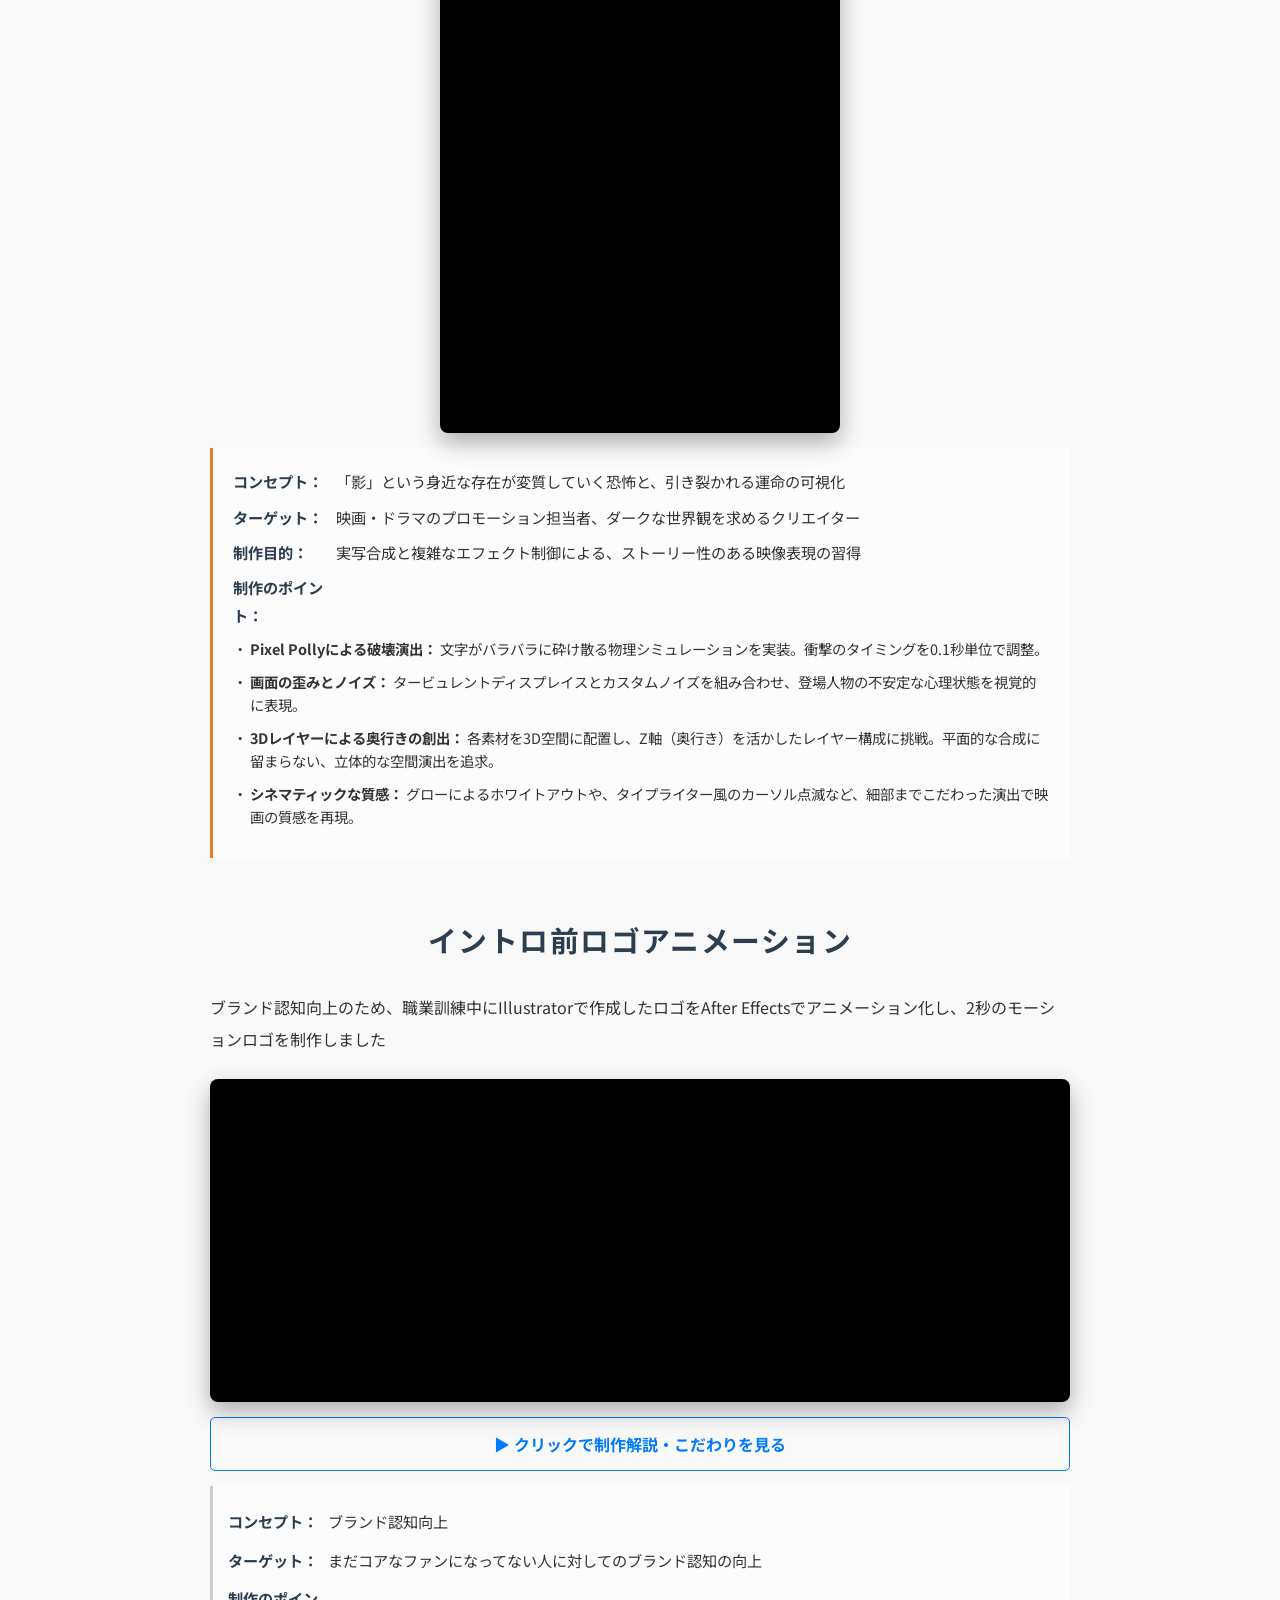
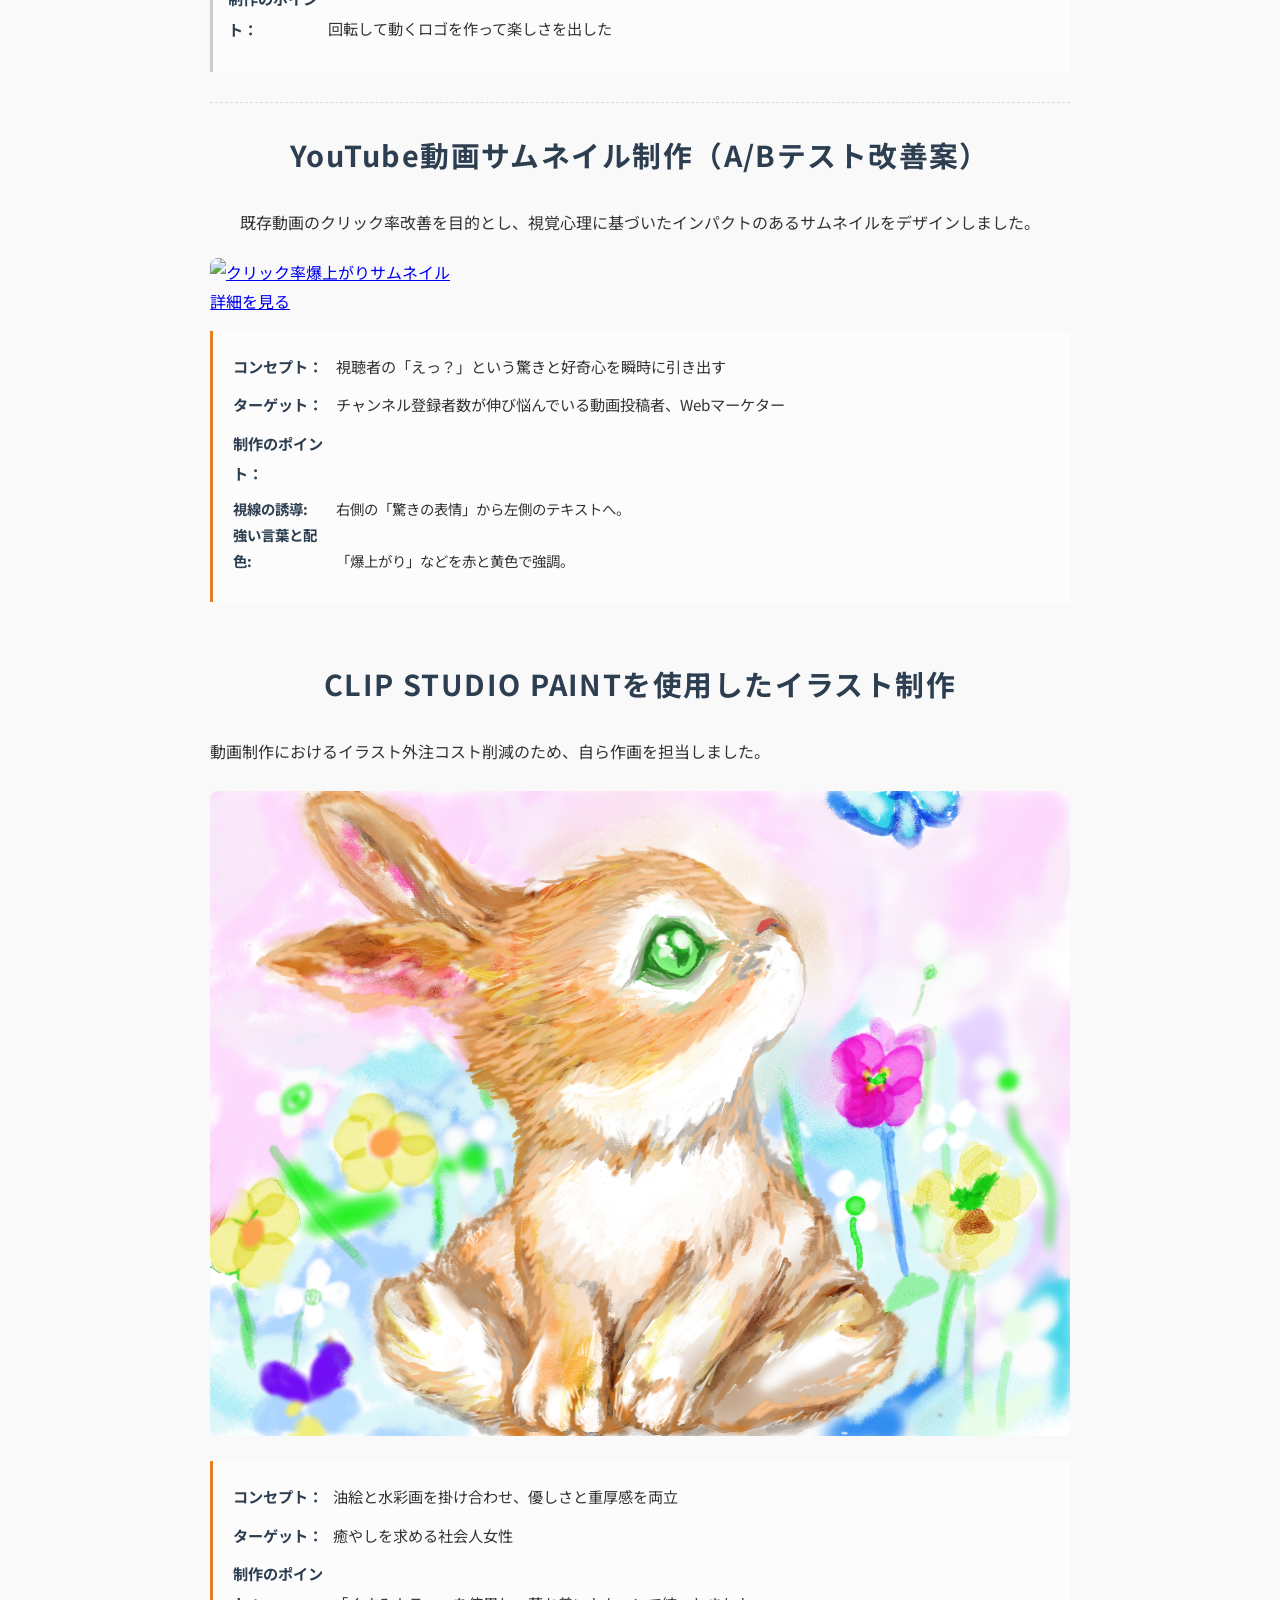
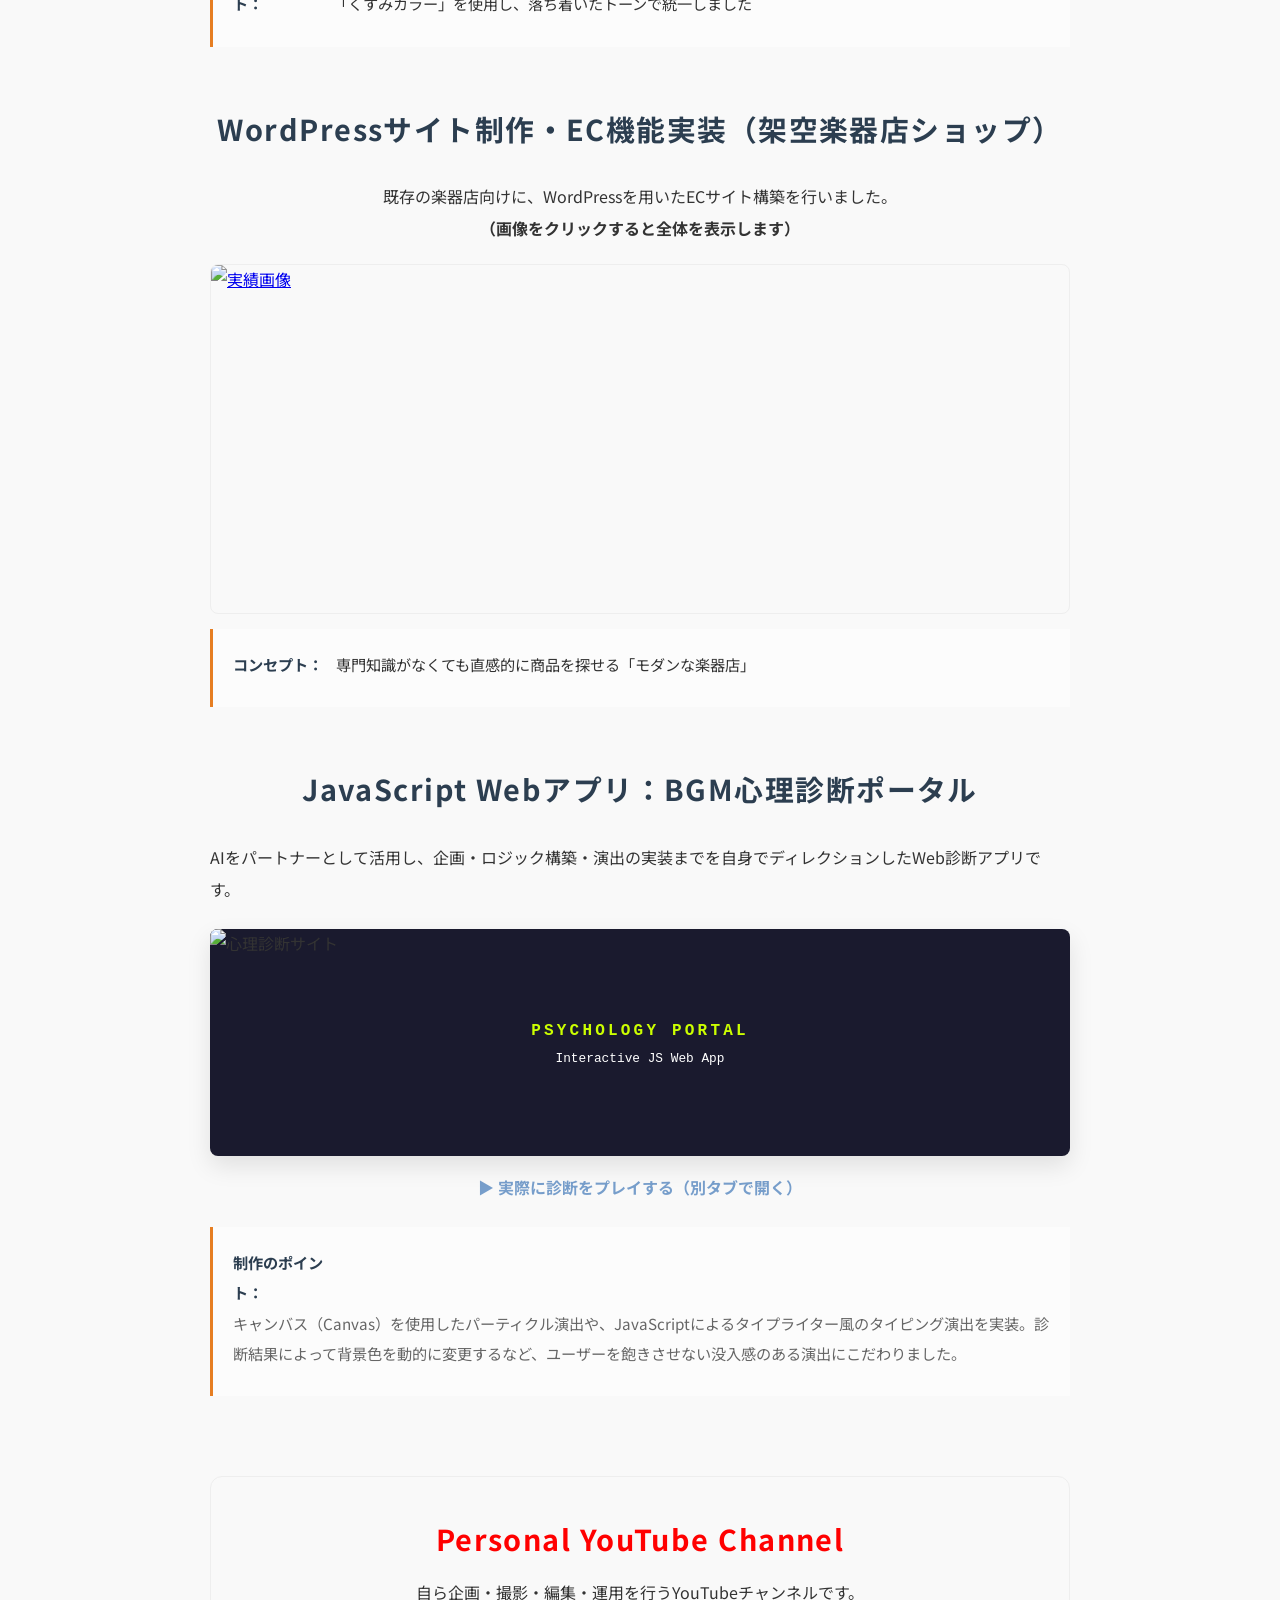
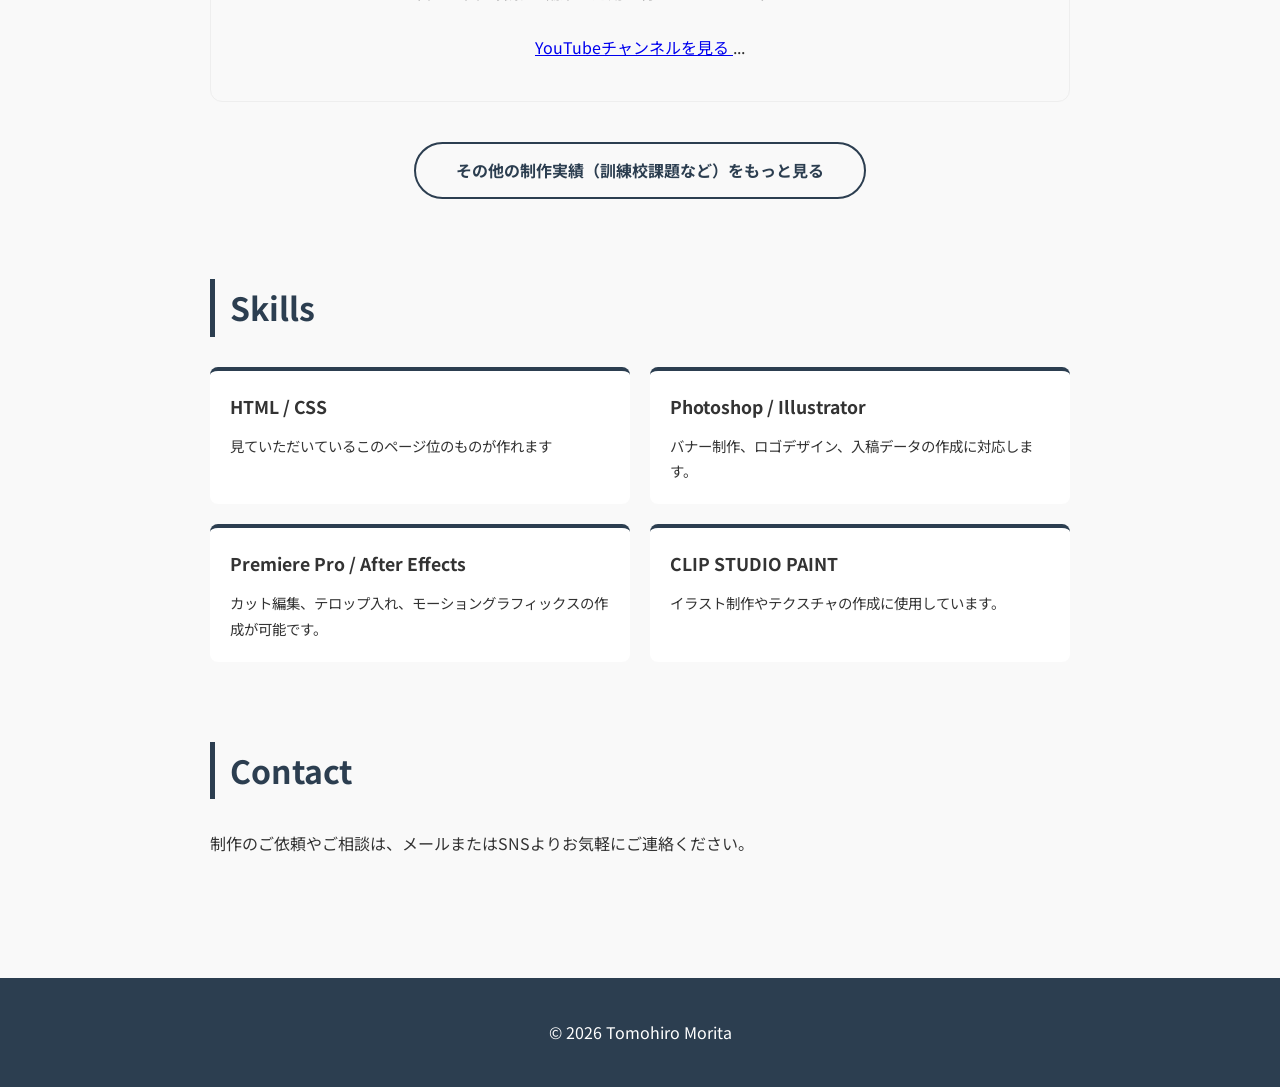
==== commit a248eb3a: "Add files via upload" ====
--- a/index.html
+++ b/index.html
@@ -84,36 +84,36 @@
   <h2>Works</h2>
   <div class="works-grid">
 
-    <div class="works-items" style="margin-top: 60px;">
-      <h3>After Effects モーション演出</h3>
-      <p>「グリッチ」「手書きアニメーション」「パーティクル」など、視聴者の視線を釘付けにする最新の文字演出を1つにまとめたデモ映像です。</p>
-      <a href="effect-detail.html" style="display: block; text-decoration: none; color: inherit;">
-        <div class="video-container" style="position: relative; border-radius: 8px; overflow: hidden; box-shadow: 0 10px 25px rgba(0,0,0,0.3); background: #000; transition: transform 0.3s ease;">
-          <video src="mojieffect.mp4" muted loop autoplay playsinline width="100%" style="display: block;">
-            ご使用のブラウザは動画タグをサポートしていません。
-          </video>
-        </div>
-        <p style="text-align: center; margin-top: 10px; font-weight: bold; color: #007bff;">
-          ▶ クリックで制作解説を見る
-        </p>
-      </a>
-    </div>
-
-
-<div class="works-items" style="margin-top: 60px;">
-      <h3>インフォグラフィック・モーション演出</h3>
-      <p>複雑なデータや数値を視覚的に整理し、直感的に伝えるモーションデザインです。「動くグラフ」「数値のカウントアップ」「アイコンアニメーション」など、視聴者の理解を助ける演出を1つにまとめました。</p>
-      
-      <a href="infographic-detail.html" style="display: block; text-decoration: none; color: inherit;">
-        <div class="video-container" style="position: relative; border-radius: 8px; overflow: hidden; box-shadow: 0 10px 25px rgba(0,0,0,0.3); background: #000; transition: transform 0.3s ease;">
-          <video src="infographic-motion.mp4" muted loop autoplay playsinline width="100%" style="display: block;">
-          </video>
-        </div>
-        <p style="text-align: center; margin-top: 15px; font-weight: bold; color: #d4a373;">
-          ▶ クリックで制作意図・技術解説を見る
-        </p>
-      </a>
-    </div>
+<div class="works-items" style="margin-top: 60px;">
+  <h3>After Effects モーション演出</h3>
+  <p>「グリッチ」「手書きアニメーション」「パーティクル」など、視聴者の視線を釘付けにする最新の文字演出を1つにまとめたデモ映像です。</p>
+
+  <div class="video-container" style="position: relative; border-radius: 8px; overflow: hidden; box-shadow: 0 10px 25px rgba(0,0,0,0.3); background: #000; margin-bottom: 15px;">
+    <iframe width="100%" height="315" src="https://www.youtube.com/embed/WLC5Z1DfCNE" title="YouTube video player" frameborder="0" allow="accelerometer; autoplay; clipboard-write; encrypted-media; gyroscope; picture-in-picture; web-share" referrerpolicy="strict-origin-when-cross-origin" allowfullscreen></iframe>
+  </div>
+
+  <a href="effect-detail.html" style="display: block; text-decoration: none; color: inherit; transition: transform 0.3s ease;">
+    <p style="text-align: center; margin-top: 10px; font-weight: bold; color: #007bff; border: 1px solid #007bff; padding: 10px; border-radius: 5px;">
+      ▶ クリックで制作解説（使用ソフト・制作工程）を見る
+    </p>
+  </a>
+</div>
+
+
+<div class="works-items" style="margin-top: 60px;">
+  <h3>インフォグラフィック・モーション演出</h3>
+  <p>複雑なデータや数値を視覚的に整理し、直感的に伝えるモーションデザインです。「動くグラフ」「数値のカウントアップ」「アイコンアニメーション」など、視聴者の理解を助ける演出を1つにまとめました。</p>
+
+  <div class="video-container" style="position: relative; border-radius: 8px; overflow: hidden; box-shadow: 0 10px 25px rgba(0,0,0,0.3); background: #000; margin-bottom: 15px;">
+    <iframe width="100%" height="315" src="https://www.youtube.com/embed/icV4H8HvPCA?si=jURq80oBhmj3W2VX" title="YouTube video player" frameborder="0" allow="accelerometer; autoplay; clipboard-write; encrypted-media; gyroscope; picture-in-picture; web-share" referrerpolicy="strict-origin-when-cross-origin" allowfullscreen></iframe>
+  </div>
+
+  <a href="infographic-detail.html" style="display: block; text-decoration: none; color: inherit; transition: transform 0.3s ease;">
+    <p style="text-align: center; margin-top: 15px; font-weight: bold; color: #d4a373; border: 1px solid #d4a373; padding: 10px; border-radius: 5px;">
+      ▶ クリックで制作意図・技術解説を見る
+    </p>
+  </a>
+</div>
 
 
 <div class="works-items" style="margin-top: 60px;">
@@ -121,8 +121,7 @@
   <p>キャラクターの動きで視聴者の興味を惹きつける、教材・紹介向けの動画演出です。静止画のイラストに命を吹き込み、温かみのあるトーンで情報を分かりやすく整理して伝えます。</p>
   
   <div class="video-container" style="position: relative; border-radius: 8px; overflow: hidden; box-shadow: 0 10px 25px rgba(0,0,0,0.3); background: #000;">
-    <video src="kyouzai_douga.mp4" muted loop autoplay playsinline width="100%" style="display: block;">
-    </video>
+    <iframe width="100%" height="315" src="https://www.youtube.com/embed/BOK1yiXtHuw?si=1Db4g63pdlGoxNwR" title="YouTube video player" frameborder="0" allow="accelerometer; autoplay; clipboard-write; encrypted-media; gyroscope; picture-in-picture; web-share" referrerpolicy="strict-origin-when-cross-origin" allowfullscreen></iframe>
   </div>
   
   <p style="text-align: center; margin-top: 15px; font-size: 0.9rem; color: #888;">
@@ -131,15 +130,16 @@
 </div>
 
 
-<div class="works-items" style="margin-top: 60px;"> <h3>キネティック・タイポグラフィ制作（楽曲：千本桜）</h3>
+<div class="works-items" style="margin-top: 60px;">
+  <h3>キネティック・タイポグラフィ制作（楽曲：千本桜）</h3>
   <p style="text-align: center; margin-bottom: 20px;">
     楽曲の世界観を「動く文字」で視覚化。音とデザインを同期させたインパクトのある映像演出を追求しました。
   </p>
   
-  <div style="display: block; position: relative; width: 100%; height: 350px; border-radius: 8px; overflow: hidden; background: #000; box-shadow: 0 10px 25px rgba(0,0,0,0.3);">
-    <video src="sennbonnsakura.mp4" muted loop autoplay playsinline controls poster="sennbonnsakura-thumb.jpg" style="width: 100%; height: 100%; object-fit: cover;">
-    </video>
-  </div>
+  <div class="video-container" style="position: relative; width: 100%; border-radius: 8px; overflow: hidden; background: #000; box-shadow: 0 10px 25px rgba(0,0,0,0.3);">
+    <iframe width="100%" height="315" src="https://www.youtube.com/embed/qq77Dtc0bxA?si=-gmiWWpuiPMjIW7G" title="YouTube video player" frameborder="0" allow="accelerometer; autoplay; clipboard-write; encrypted-media; gyroscope; picture-in-picture; web-share" referrerpolicy="strict-origin-when-cross-origin" allowfullscreen style="display: block;"></iframe>
+  </div>
+</div>
 
   <div class="work-detail" style="margin-top: 15px; font-size: 0.9rem;">
     <p><strong>コンセプト：</strong> 聴覚情報を視覚へ変換し、楽曲の熱量を最大化する</p>
@@ -163,10 +163,10 @@
     日常に潜む「影」の恐怖を、高度なエフェクトワークで表現。実写とモーショングラフィックスを融合させたシネマティックな演出を追求しました。
   </p>
   
-  <div style="display: block; position: relative; width: 100%; height: 350px; border-radius: 8px; overflow: hidden; background: #000; box-shadow: 0 10px 25px rgba(0,0,0,0.3);">
-    <video src="eiga_2.mp4" muted loop autoplay playsinline controls style="width: 100%; height: 100%; object-fit: cover;">
-    </video>
-  </div>
+  <div class="video-container" style="position: relative; width: 100%; max-width: 400px; margin: 0 auto; border-radius: 8px; overflow: hidden; background: #000; box-shadow: 0 10px 25px rgba(0,0,0,0.3);">
+    <iframe width="100%" height="560" src="https://www.youtube.com/embed/d6P-_WjL5g8" title="YouTube video player" frameborder="0" allow="accelerometer; autoplay; clipboard-write; encrypted-media; gyroscope; picture-in-picture; web-share" referrerpolicy="strict-origin-when-cross-origin" allowfullscreen style="display: block;"></iframe>
+  </div>
+</div>
 
 <style>
   /* 箇条書きを綺麗に整列させるための専用設定 */
@@ -208,19 +208,26 @@
 
 
 
-    <div class="works-items" style="margin-top: 60px;">
-      <h3>イントロ前ロゴアニメーション</h3>
-      <p>ブランド認知向上のため、職業訓練中にIllustratorで作成したロゴをAfter Effectsでアニメーション化し、2秒のモーションロゴを制作しました</p>
-      <a href="video-detail.html" style="display: block;">
-        <video src="Logo_animation_before_the_ intro.mp4" width="100%" poster="img/thumbnail.jpg" muted loop autoplay style="border-radius: 8px;">
-        </video>
-      </a>
-      <div class="work-detail" style="margin-top: 15px; font-size: 0.9rem;">
-        <p><strong>コンセプト：</strong>ブランド認知向上</p>
-        <p><strong>ターゲット：</strong>まだコアなファンになってない人に対してのブランド認知の向上</p>
-        <p><strong>制作のポイント：</strong>回転して動くロゴを作って楽しさを出した</p>
-      </div>
-    </div>
+<div class="works-items" style="margin-top: 60px;">
+  <h3>イントロ前ロゴアニメーション</h3>
+  <p>ブランド認知向上のため、職業訓練中にIllustratorで作成したロゴをAfter Effectsでアニメーション化し、2秒のモーションロゴを制作しました</p>
+  
+  <div class="video-container" style="position: relative; border-radius: 8px; overflow: hidden; box-shadow: 0 10px 25px rgba(0,0,0,0.3); background: #000; margin-bottom: 15px;">
+    <iframe width="100%" height="315" src="https://www.youtube.com/embed/w9X30kH1gBE?si=8D8A1wFEVysn98kr" title="YouTube video player" frameborder="0" allow="accelerometer; autoplay; clipboard-write; encrypted-media; gyroscope; picture-in-picture; web-share" referrerpolicy="strict-origin-when-cross-origin" allowfullscreen></iframe>
+  </div>
+
+  <a href="video-detail.html" style="display: block; text-decoration: none; color: inherit; transition: transform 0.3s ease;">
+    <p style="text-align: center; margin-bottom: 15px; font-weight: bold; color: #007bff; border: 1px solid #007bff; padding: 10px; border-radius: 5px;">
+      ▶ クリックで制作解説・こだわりを見る
+    </p>
+  </a>
+
+  <div class="work-detail" style="margin-top: 15px; font-size: 0.9rem; border-left: 3px solid #ccc; padding-left: 15px;">
+    <p><strong>コンセプト：</strong>ブランド認知向上</p>
+    <p><strong>ターゲット：</strong>まだコアなファンになってない人に対してのブランド認知の向上</p>
+    <p><strong>制作のポイント：</strong>回転して動くロゴを作って楽しさを出した</p>
+  </div>
+</div>
 
    <hr style="margin: 30px 0; border: 0; border-top: 1px dashed #ddd;">
   
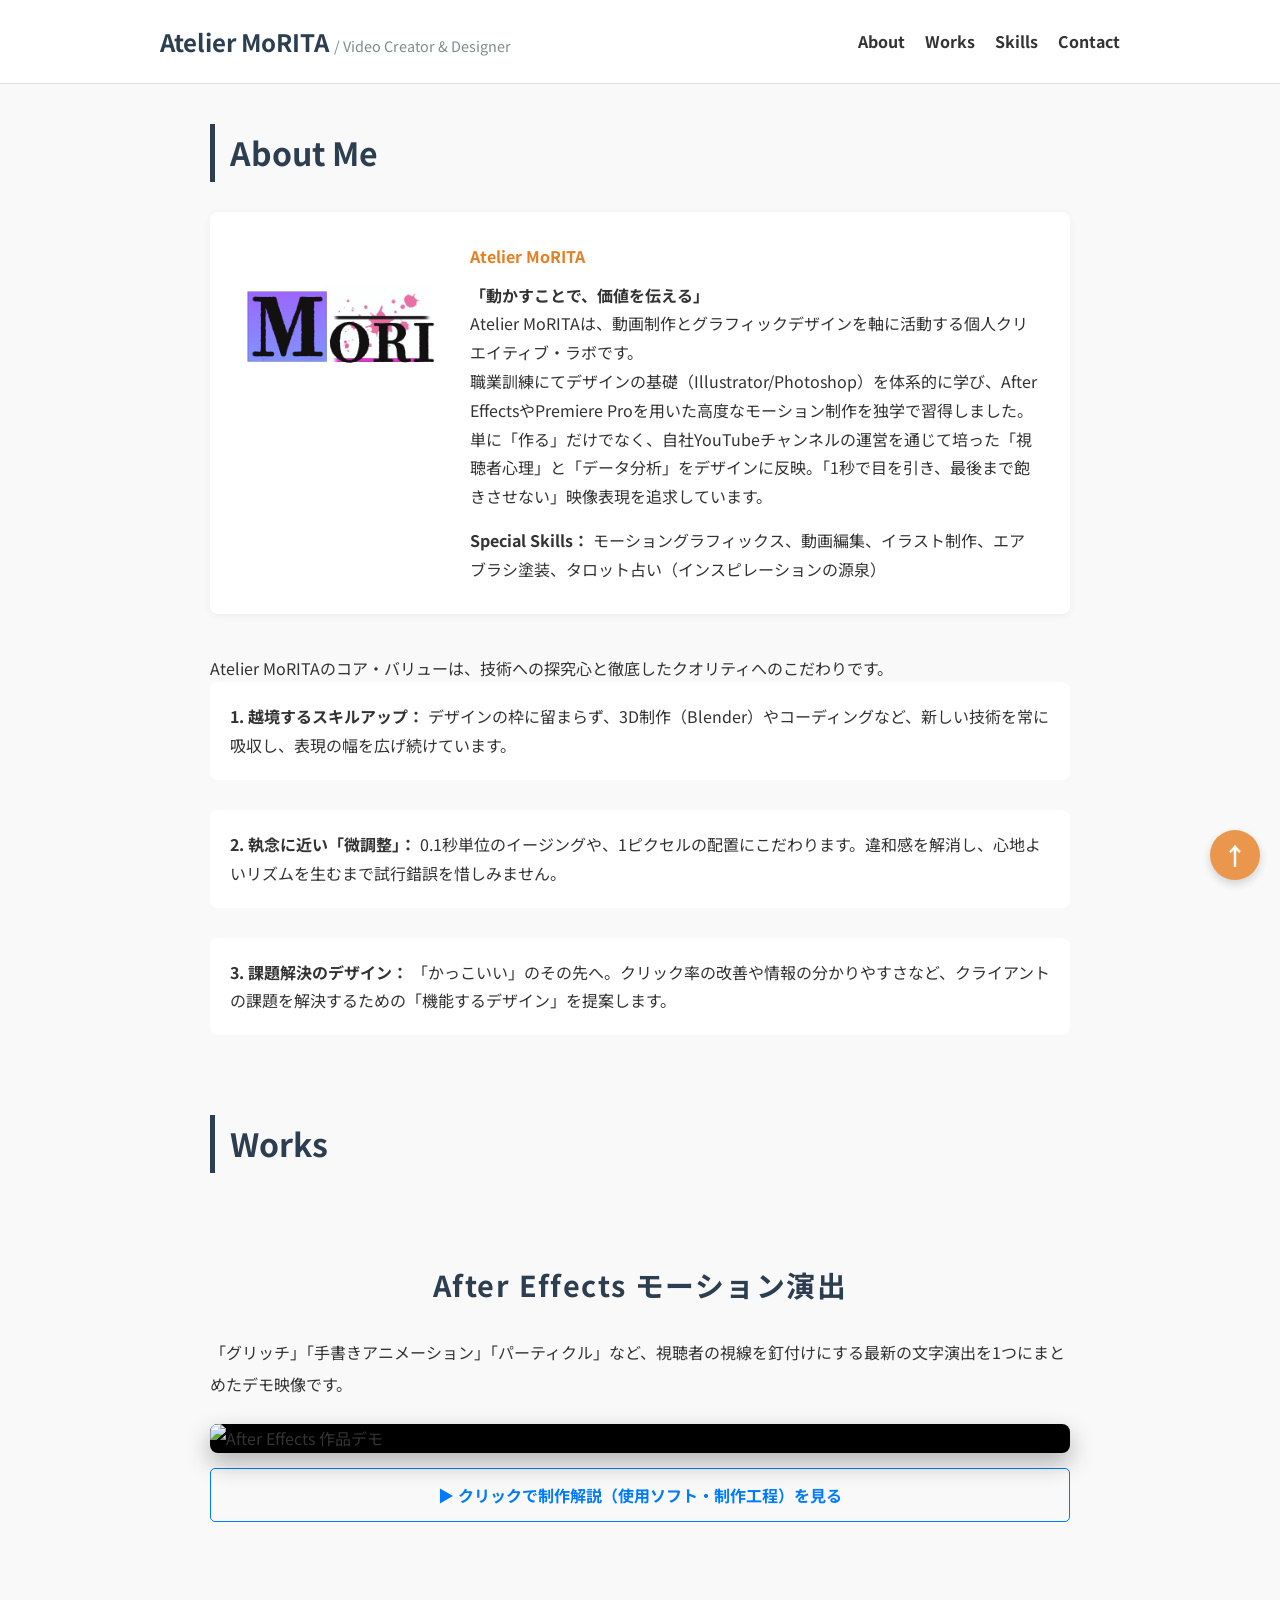
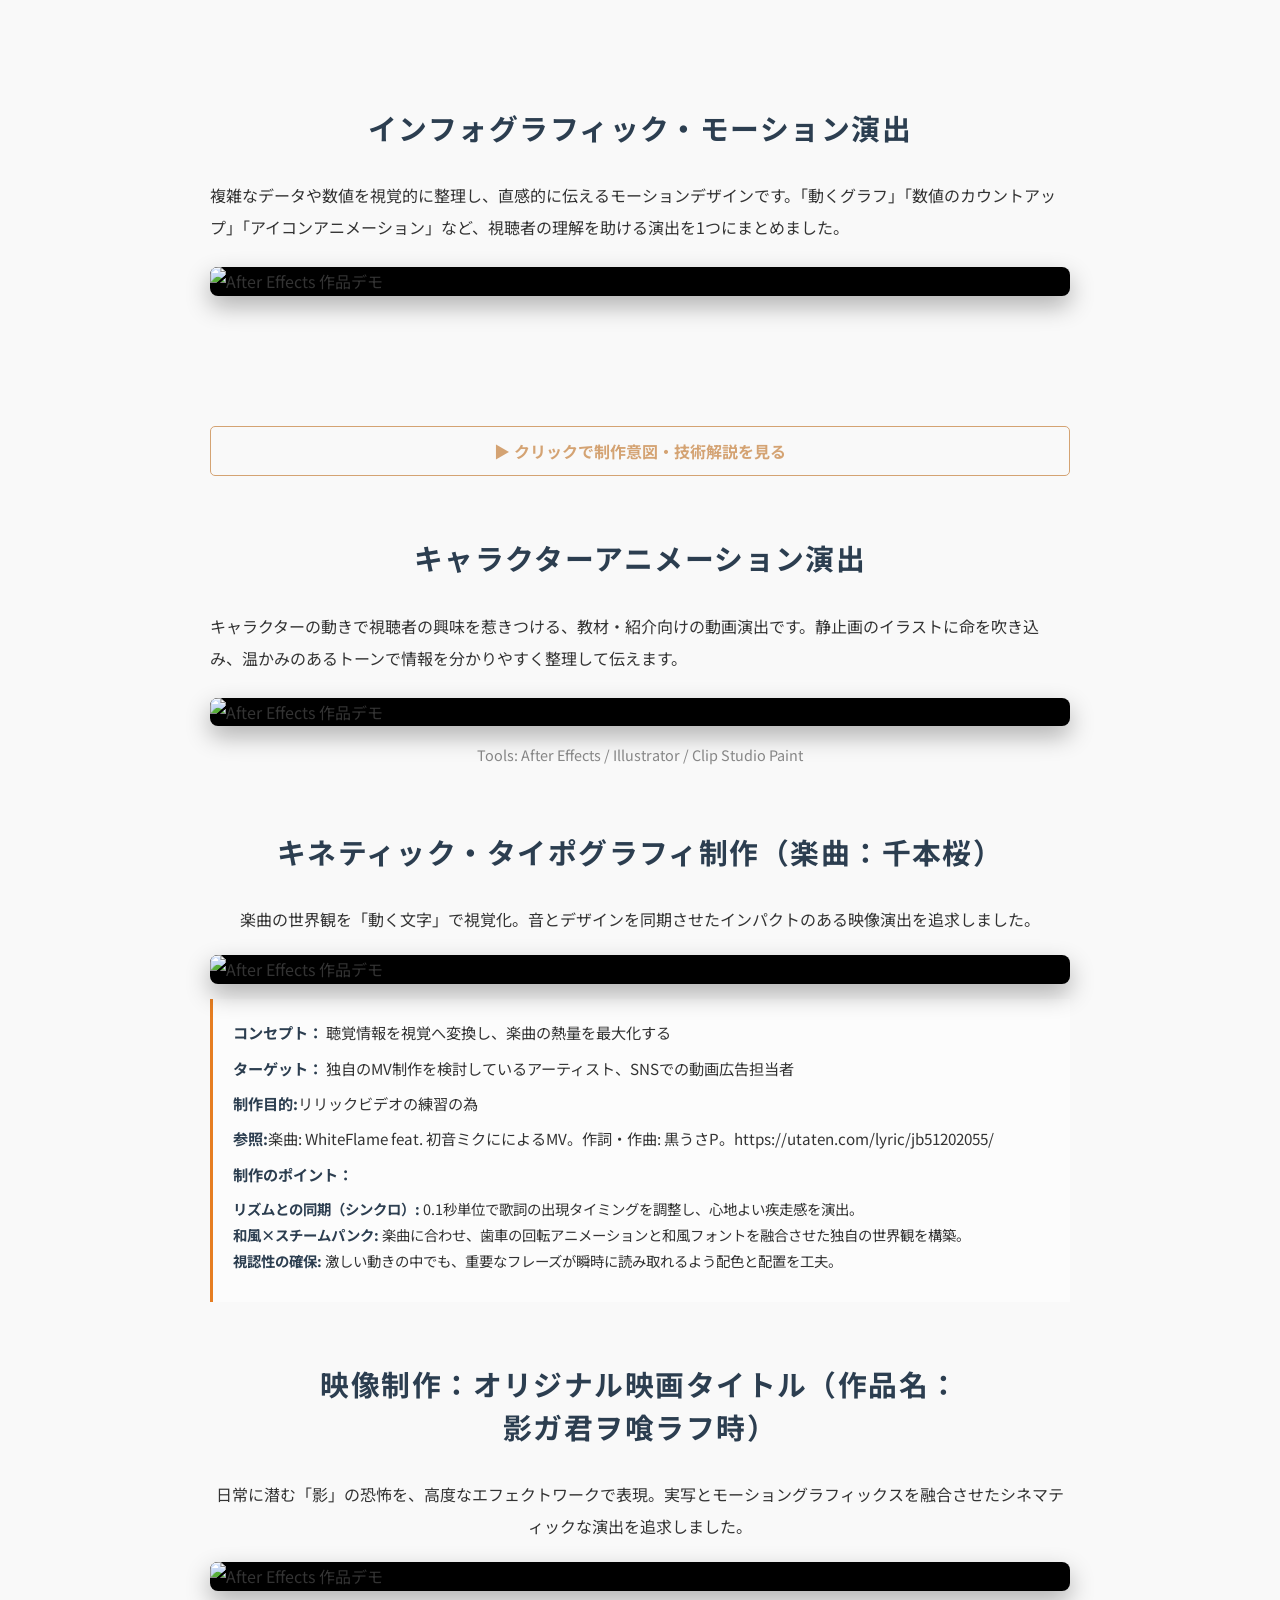
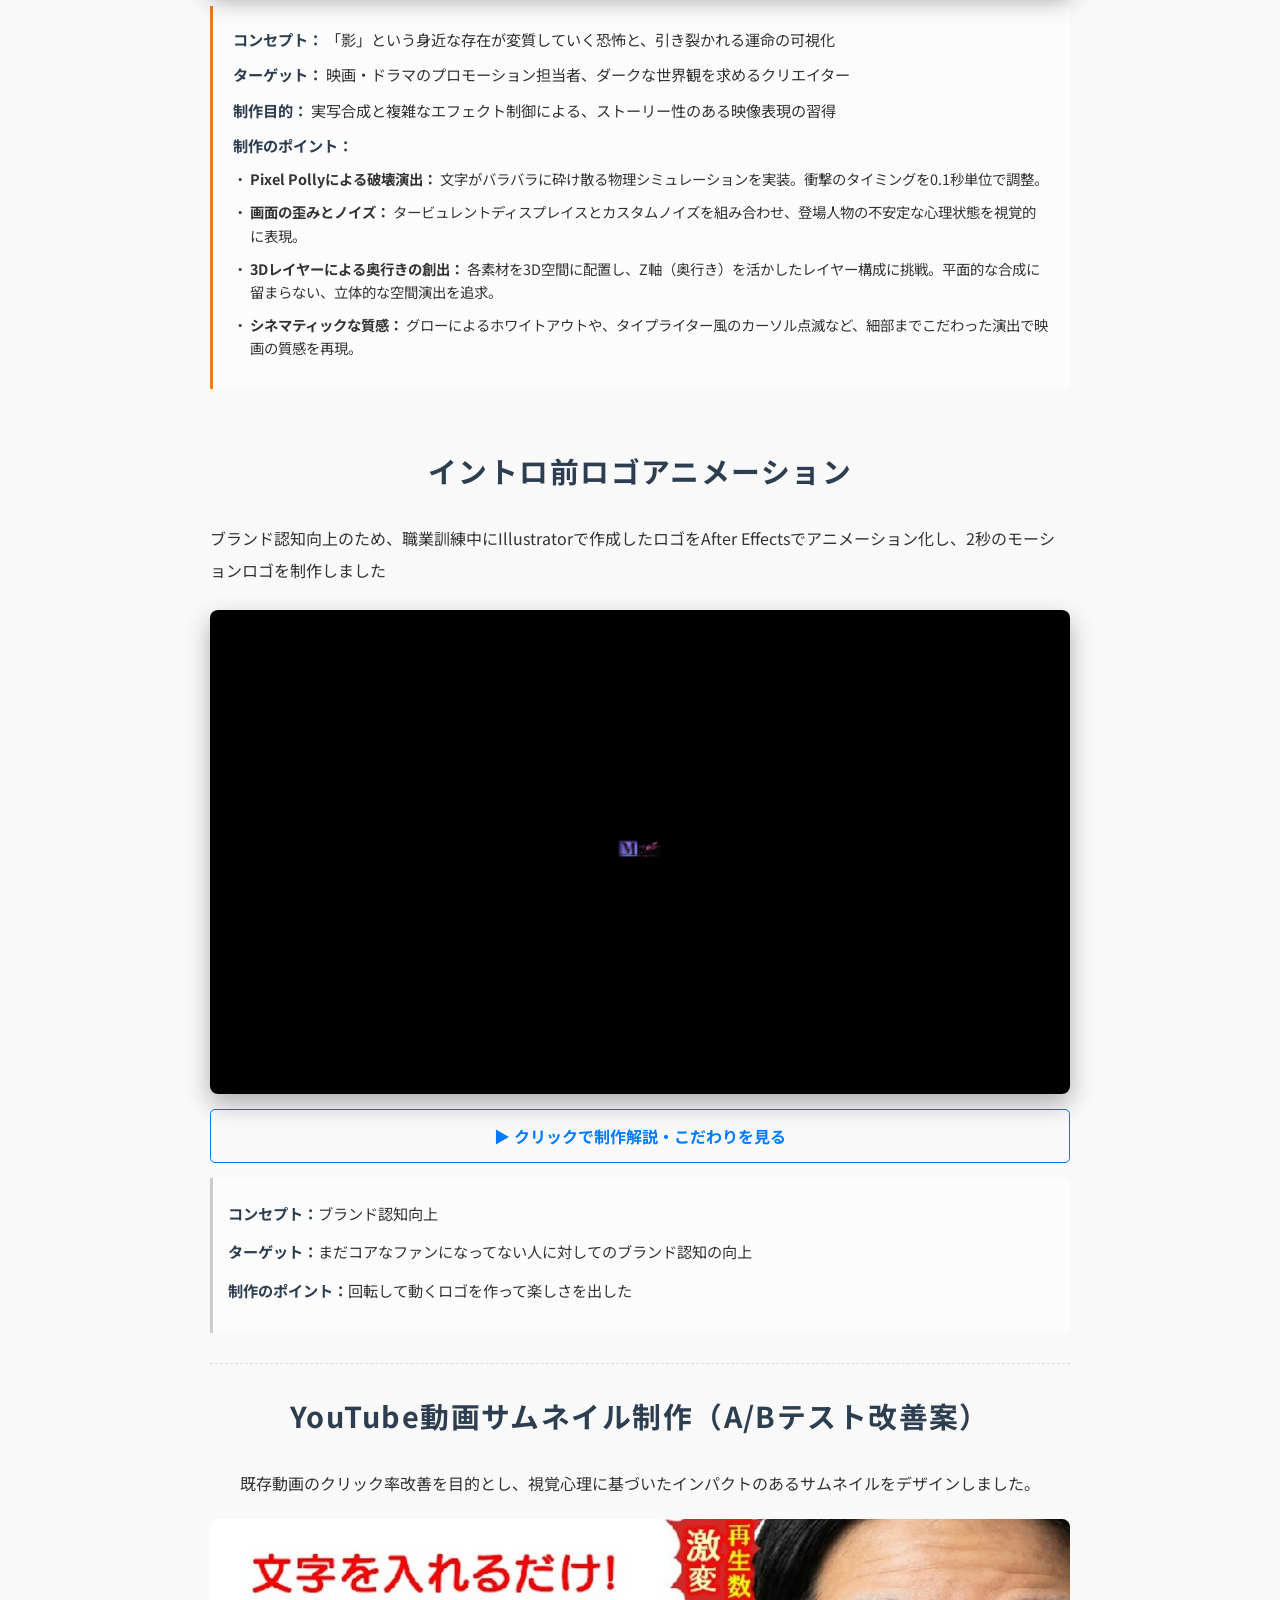
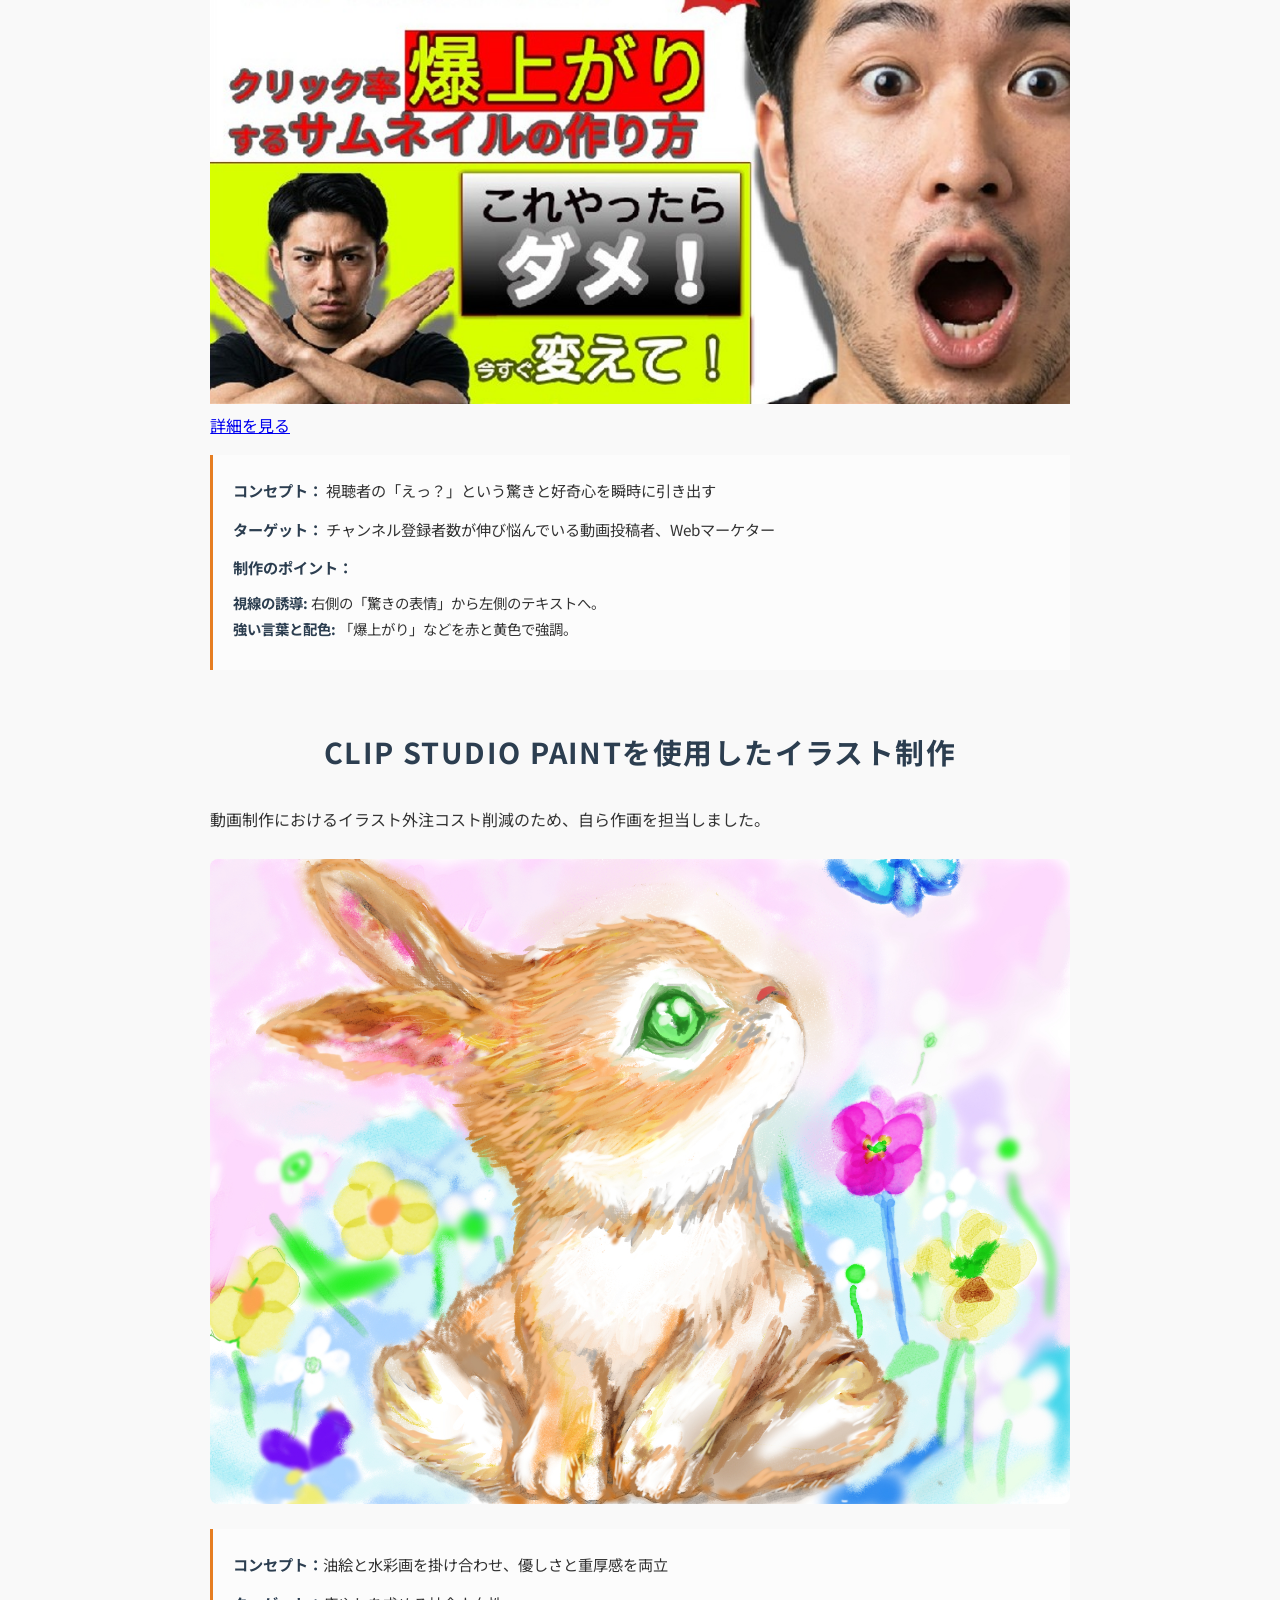
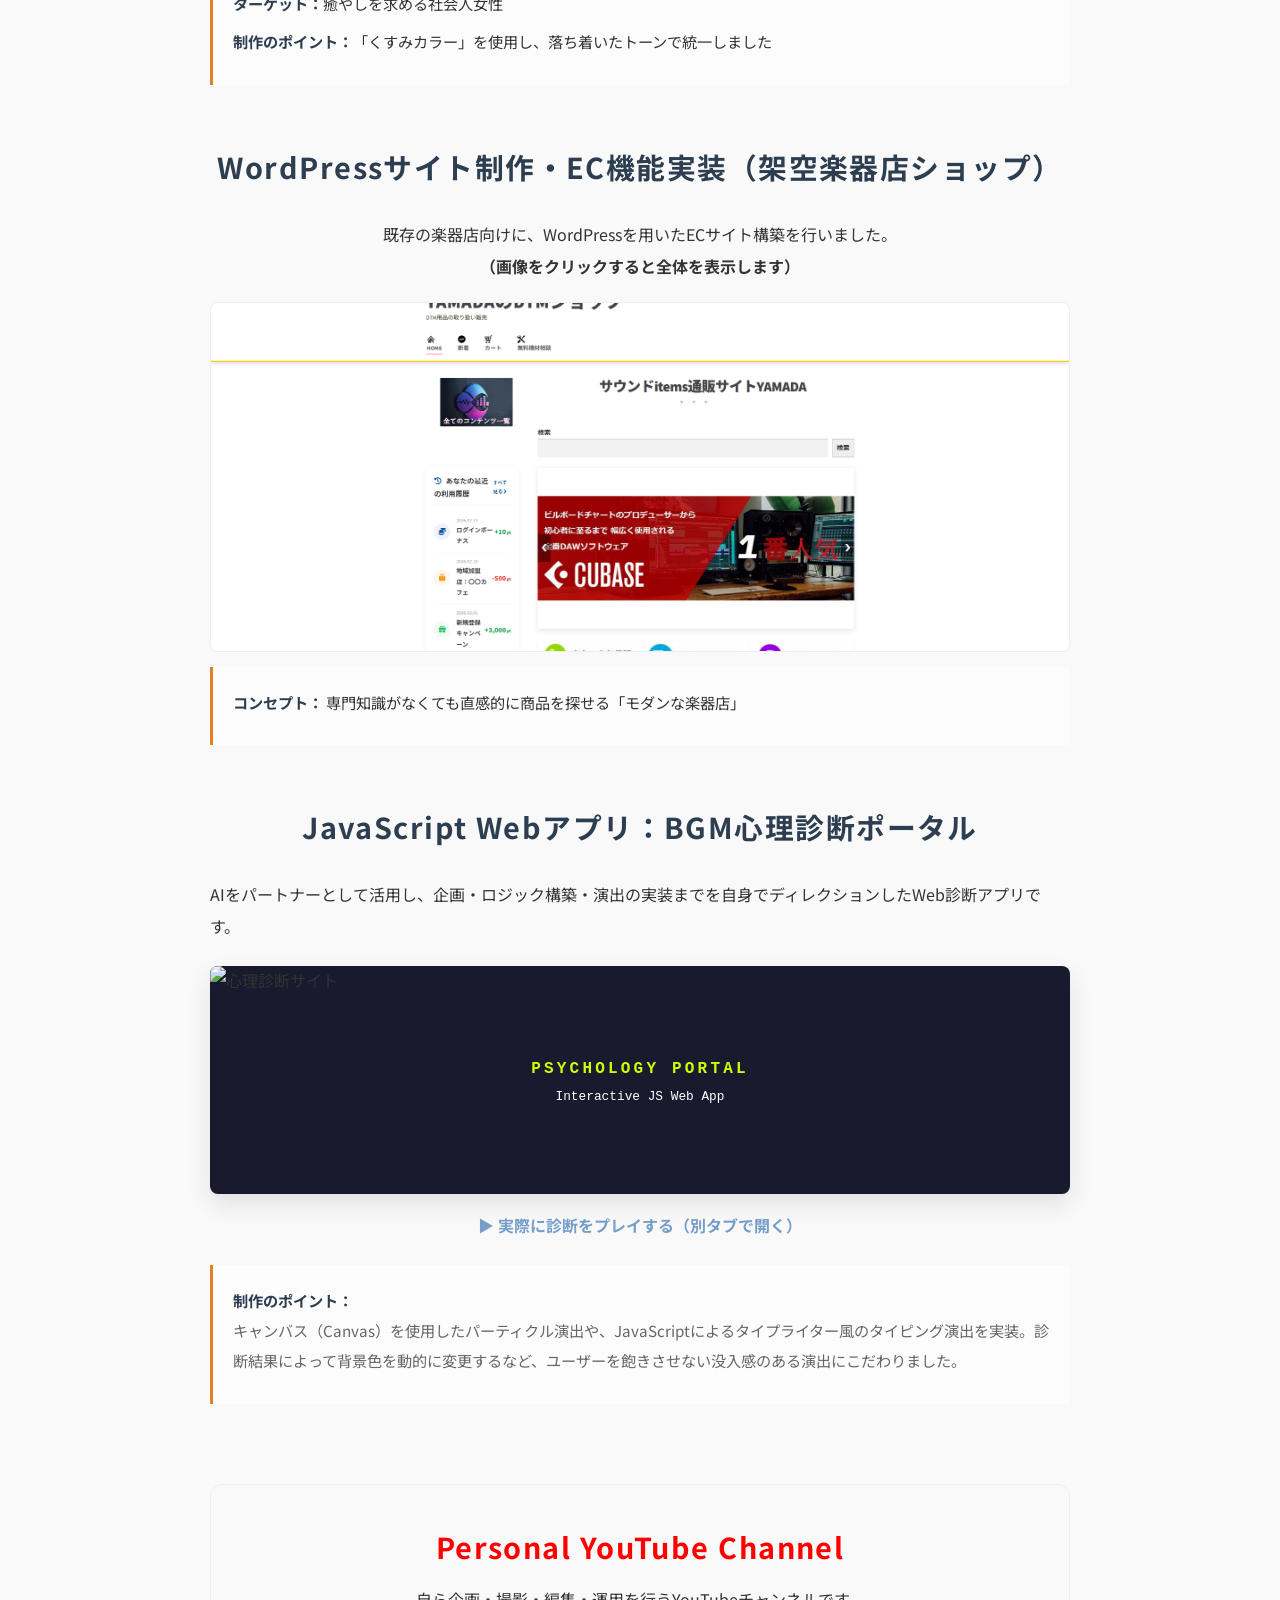
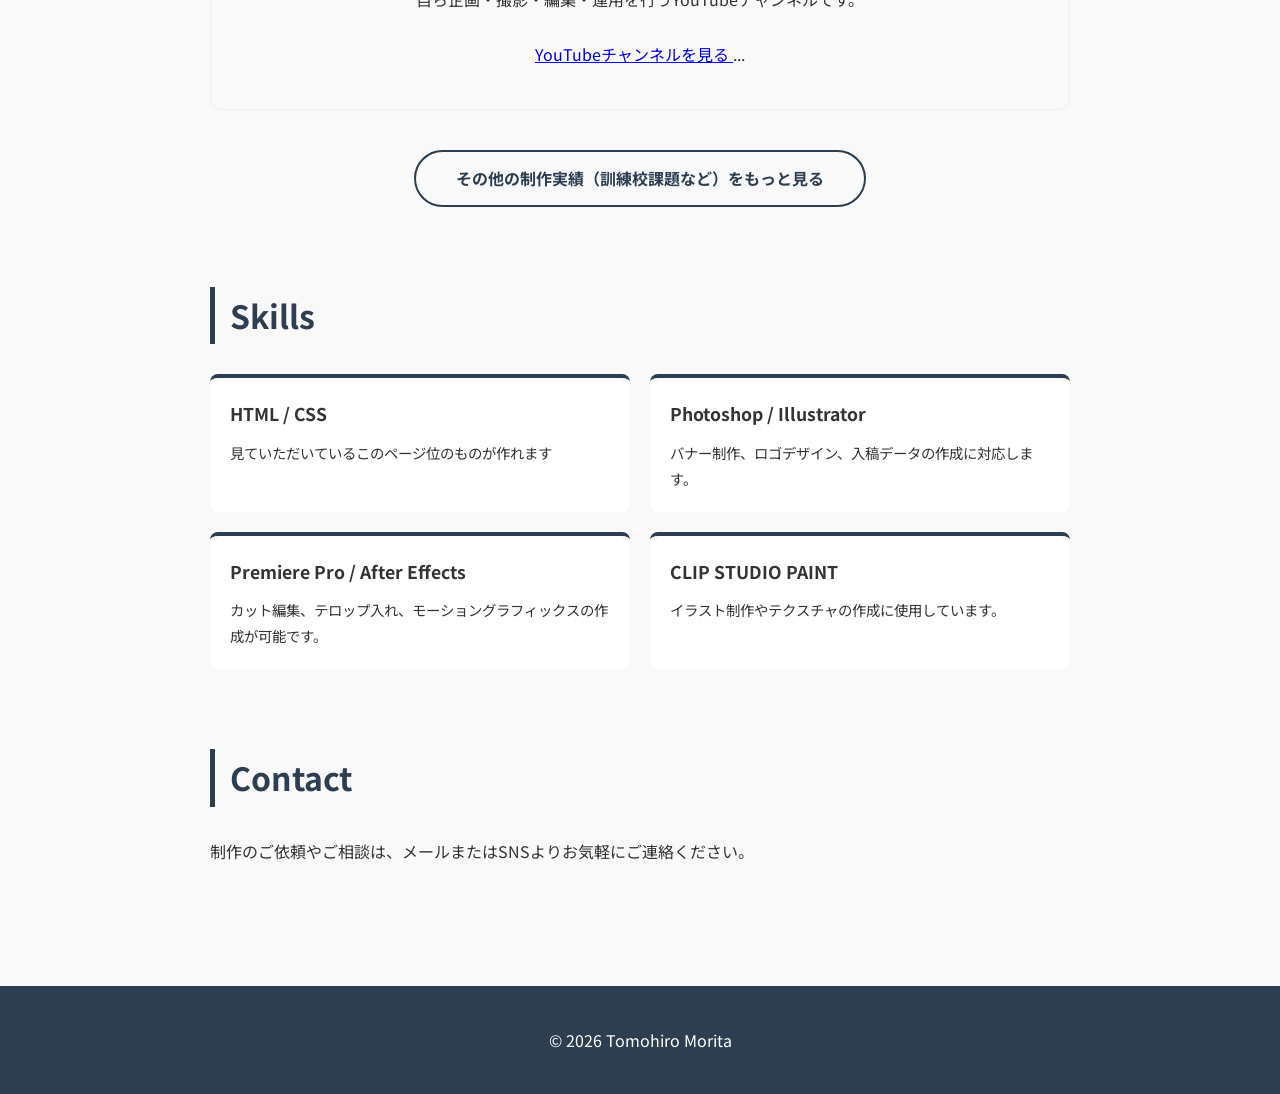
==== commit abcfd5c9: "Add files via upload" ====
--- a/index.html
+++ b/index.html
@@ -89,7 +89,9 @@
   <p>「グリッチ」「手書きアニメーション」「パーティクル」など、視聴者の視線を釘付けにする最新の文字演出を1つにまとめたデモ映像です。</p>
 
   <div class="video-container" style="position: relative; border-radius: 8px; overflow: hidden; box-shadow: 0 10px 25px rgba(0,0,0,0.3); background: #000; margin-bottom: 15px;">
-    <iframe width="100%" height="315" src="https://www.youtube.com/embed/WLC5Z1DfCNE" title="YouTube video player" frameborder="0" allow="accelerometer; autoplay; clipboard-write; encrypted-media; gyroscope; picture-in-picture; web-share" referrerpolicy="strict-origin-when-cross-origin" allowfullscreen></iframe>
+    <img src="mojieffect.gif" 
+         alt="After Effects 作品デモ" 
+         style="width: 100%; display: block;">
   </div>
 
   <a href="effect-detail.html" style="display: block; text-decoration: none; color: inherit; transition: transform 0.3s ease;">
@@ -105,7 +107,10 @@
   <p>複雑なデータや数値を視覚的に整理し、直感的に伝えるモーションデザインです。「動くグラフ」「数値のカウントアップ」「アイコンアニメーション」など、視聴者の理解を助ける演出を1つにまとめました。</p>
 
   <div class="video-container" style="position: relative; border-radius: 8px; overflow: hidden; box-shadow: 0 10px 25px rgba(0,0,0,0.3); background: #000; margin-bottom: 15px;">
-    <iframe width="100%" height="315" src="https://www.youtube.com/embed/icV4H8HvPCA?si=jURq80oBhmj3W2VX" title="YouTube video player" frameborder="0" allow="accelerometer; autoplay; clipboard-write; encrypted-media; gyroscope; picture-in-picture; web-share" referrerpolicy="strict-origin-when-cross-origin" allowfullscreen></iframe>
+    <img src="infographic-motion.gif" 
+         alt="After Effects 作品デモ" 
+         style="width: 100%; display: block;">
+  </div>
   </div>
 
   <a href="infographic-detail.html" style="display: block; text-decoration: none; color: inherit; transition: transform 0.3s ease;">
@@ -120,8 +125,10 @@
   <h3>キャラクターアニメーション演出</h3>
   <p>キャラクターの動きで視聴者の興味を惹きつける、教材・紹介向けの動画演出です。静止画のイラストに命を吹き込み、温かみのあるトーンで情報を分かりやすく整理して伝えます。</p>
   
-  <div class="video-container" style="position: relative; border-radius: 8px; overflow: hidden; box-shadow: 0 10px 25px rgba(0,0,0,0.3); background: #000;">
-    <iframe width="100%" height="315" src="https://www.youtube.com/embed/BOK1yiXtHuw?si=1Db4g63pdlGoxNwR" title="YouTube video player" frameborder="0" allow="accelerometer; autoplay; clipboard-write; encrypted-media; gyroscope; picture-in-picture; web-share" referrerpolicy="strict-origin-when-cross-origin" allowfullscreen></iframe>
+  <div class="video-container" style="position: relative; border-radius: 8px; overflow: hidden; box-shadow: 0 10px 25px rgba(0,0,0,0.3); background: #000; margin-bottom: 15px;">
+    <img src="kyouzai_douga.gif" 
+         alt="After Effects 作品デモ" 
+         style="width: 100%; display: block;">
   </div>
   
   <p style="text-align: center; margin-top: 15px; font-size: 0.9rem; color: #888;">
@@ -136,8 +143,10 @@
     楽曲の世界観を「動く文字」で視覚化。音とデザインを同期させたインパクトのある映像演出を追求しました。
   </p>
   
-  <div class="video-container" style="position: relative; width: 100%; border-radius: 8px; overflow: hidden; background: #000; box-shadow: 0 10px 25px rgba(0,0,0,0.3);">
-    <iframe width="100%" height="315" src="https://www.youtube.com/embed/qq77Dtc0bxA?si=-gmiWWpuiPMjIW7G" title="YouTube video player" frameborder="0" allow="accelerometer; autoplay; clipboard-write; encrypted-media; gyroscope; picture-in-picture; web-share" referrerpolicy="strict-origin-when-cross-origin" allowfullscreen style="display: block;"></iframe>
+  <div class="video-container" style="position: relative; border-radius: 8px; overflow: hidden; box-shadow: 0 10px 25px rgba(0,0,0,0.3); background: #000; margin-bottom: 15px;">
+    <img src="sennbonnsakura.gif" 
+         alt="After Effects 作品デモ" 
+         style="width: 100%; display: block;">
   </div>
 </div>
 
@@ -163,8 +172,10 @@
     日常に潜む「影」の恐怖を、高度なエフェクトワークで表現。実写とモーショングラフィックスを融合させたシネマティックな演出を追求しました。
   </p>
   
-  <div class="video-container" style="position: relative; width: 100%; max-width: 400px; margin: 0 auto; border-radius: 8px; overflow: hidden; background: #000; box-shadow: 0 10px 25px rgba(0,0,0,0.3);">
-    <iframe width="100%" height="560" src="https://www.youtube.com/embed/d6P-_WjL5g8" title="YouTube video player" frameborder="0" allow="accelerometer; autoplay; clipboard-write; encrypted-media; gyroscope; picture-in-picture; web-share" referrerpolicy="strict-origin-when-cross-origin" allowfullscreen style="display: block;"></iframe>
+  <div class="video-container" style="position: relative; border-radius: 8px; overflow: hidden; box-shadow: 0 10px 25px rgba(0,0,0,0.3); background: #000; margin-bottom: 15px;">
+    <img src="eiga_2.gif" 
+         alt="After Effects 作品デモ" 
+         style="width: 100%; display: block;">
   </div>
 </div>
 
@@ -212,8 +223,10 @@
   <h3>イントロ前ロゴアニメーション</h3>
   <p>ブランド認知向上のため、職業訓練中にIllustratorで作成したロゴをAfter Effectsでアニメーション化し、2秒のモーションロゴを制作しました</p>
   
-  <div class="video-container" style="position: relative; border-radius: 8px; overflow: hidden; box-shadow: 0 10px 25px rgba(0,0,0,0.3); background: #000; margin-bottom: 15px;">
-    <iframe width="100%" height="315" src="https://www.youtube.com/embed/w9X30kH1gBE?si=8D8A1wFEVysn98kr" title="YouTube video player" frameborder="0" allow="accelerometer; autoplay; clipboard-write; encrypted-media; gyroscope; picture-in-picture; web-share" referrerpolicy="strict-origin-when-cross-origin" allowfullscreen></iframe>
+    <div class="video-container" style="position: relative; border-radius: 8px; overflow: hidden; box-shadow: 0 10px 25px rgba(0,0,0,0.3); background: #000; margin-bottom: 15px;">
+    <img src="Logo_animation_before_the_ intro.gif" 
+         alt="After Effects 作品デモ" 
+         style="width: 100%; display: block;">
   </div>
 
   <a href="video-detail.html" style="display: block; text-decoration: none; color: inherit; transition: transform 0.3s ease;">
--- a/style.css
+++ b/style.css
@@ -19,7 +19,7 @@
   line-height: 1.8; /* 行間を広くして読みやすく */
   color: var(--text-color);
   background-color: var(--bg-color);
-  word-break: break-all;
+  overflow-wrap: break-word; /* 単語の区切りで改行するようにする */
 }
 
 /* --- ヘッダー --- */
@@ -165,6 +165,11 @@
   margin-top: 0; /* ★ 60px を 0 に修正 */
 }
 
+
+.works-items {
+    text-align: left;
+  }
+
 .works-items h3 {
   text-align: center;
   display: block;
@@ -176,7 +181,14 @@
   letter-spacing: 0.05em;
   line-height: 1.5;
   color: var(--main-color);
-}
+
+  /* --- ここから追加 --- */
+  word-break: keep-all;     /* 単語の途中（文節）での改行を防ぐ */
+  overflow-wrap: anywhere;  /* 枠からはみ出しそうな時だけ改行を許可する */
+  /* --- ここまで追加 --- */
+  
+}
+
 
 
 /* 動画・画像エリア */
@@ -211,7 +223,7 @@
 .work-detail strong, .work-specs strong {
   color: var(--main-color);
   display: inline-block;
-  width: 100px; /* 項目名を揃えると格段に見やすくなります */
+  width: px; /* 項目名を揃えると格段に見やすくなります */
 }
 
 video {
@@ -255,9 +267,11 @@
 
 /* --- レスポンシブ (スマホ対応) --- */
 @media (max-width: 768px) {
-  .header-inner {
+  .profile-basic {
     flex-direction: column;
-    text-align: center;
+    align-items: center;
+    /* text-align: center;  ←これを削除または left に変更 */
+    text-align: left; 
   }
   
   nav li {
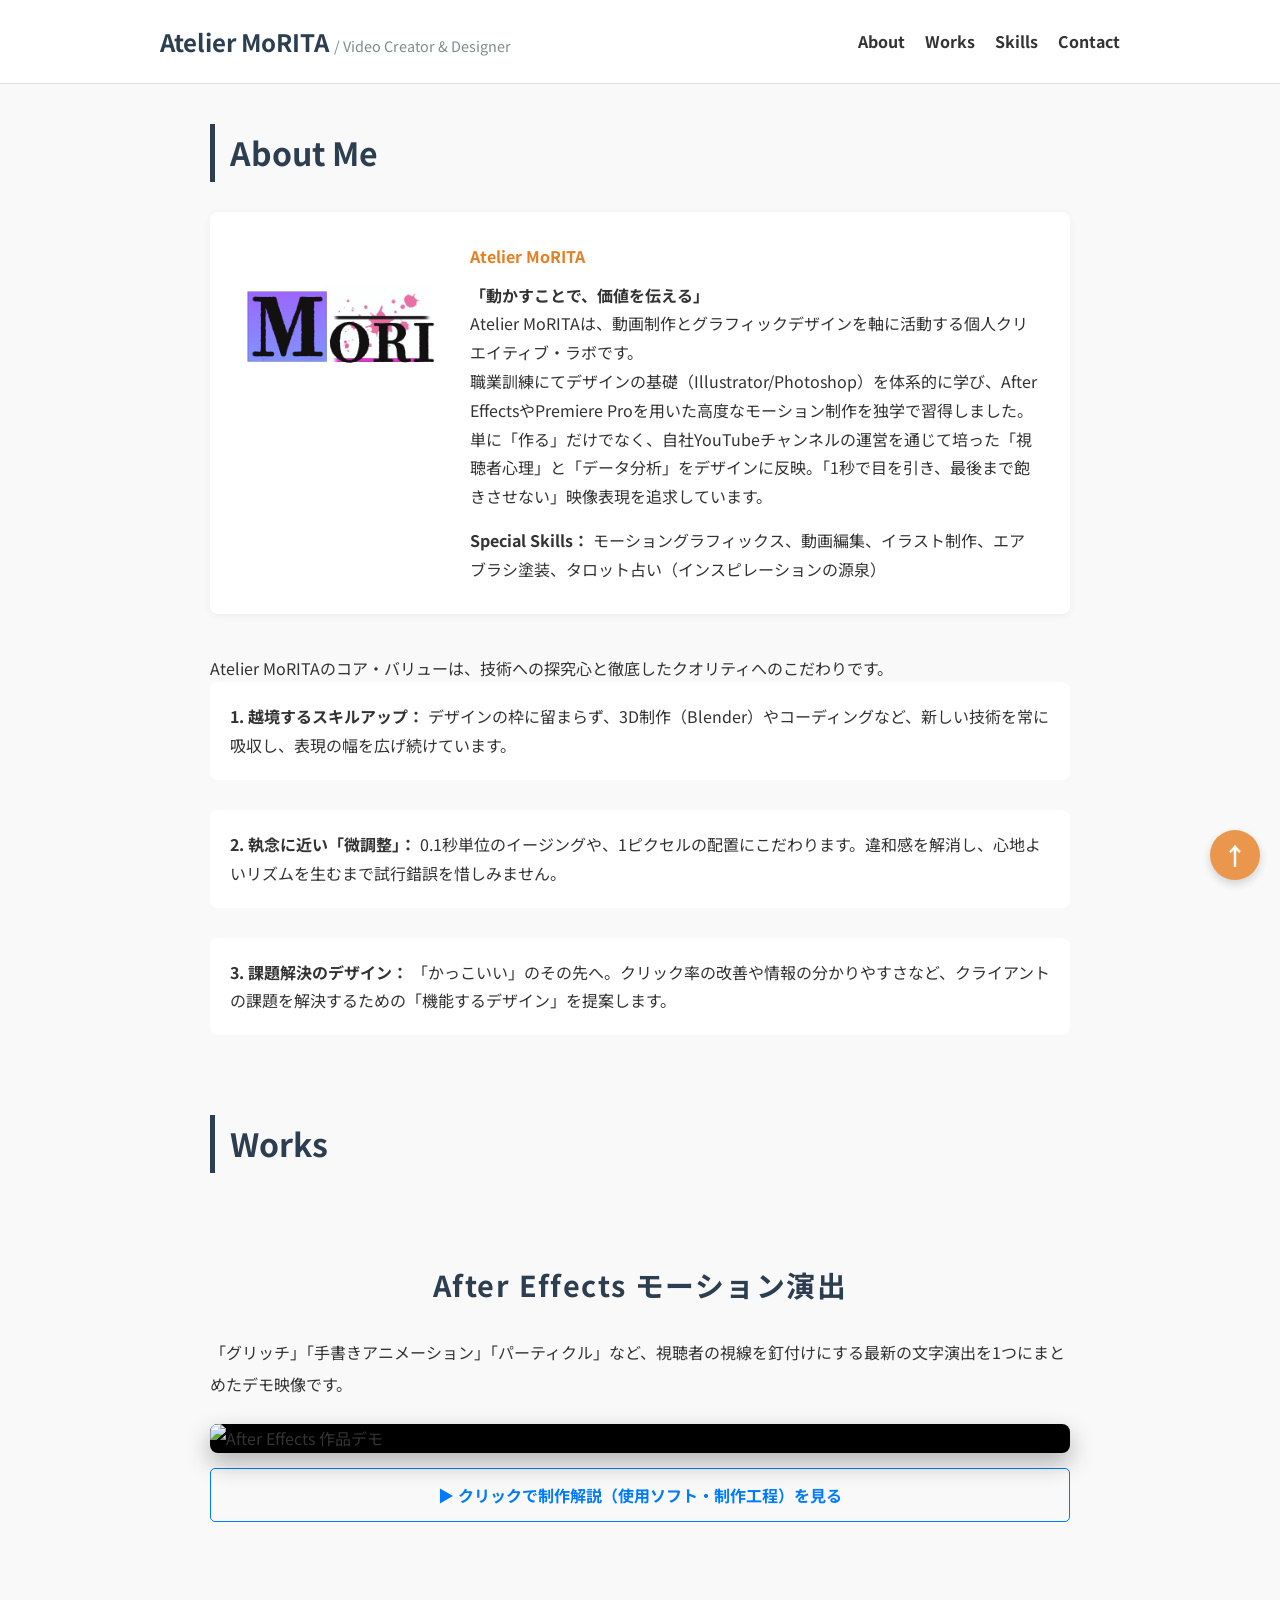
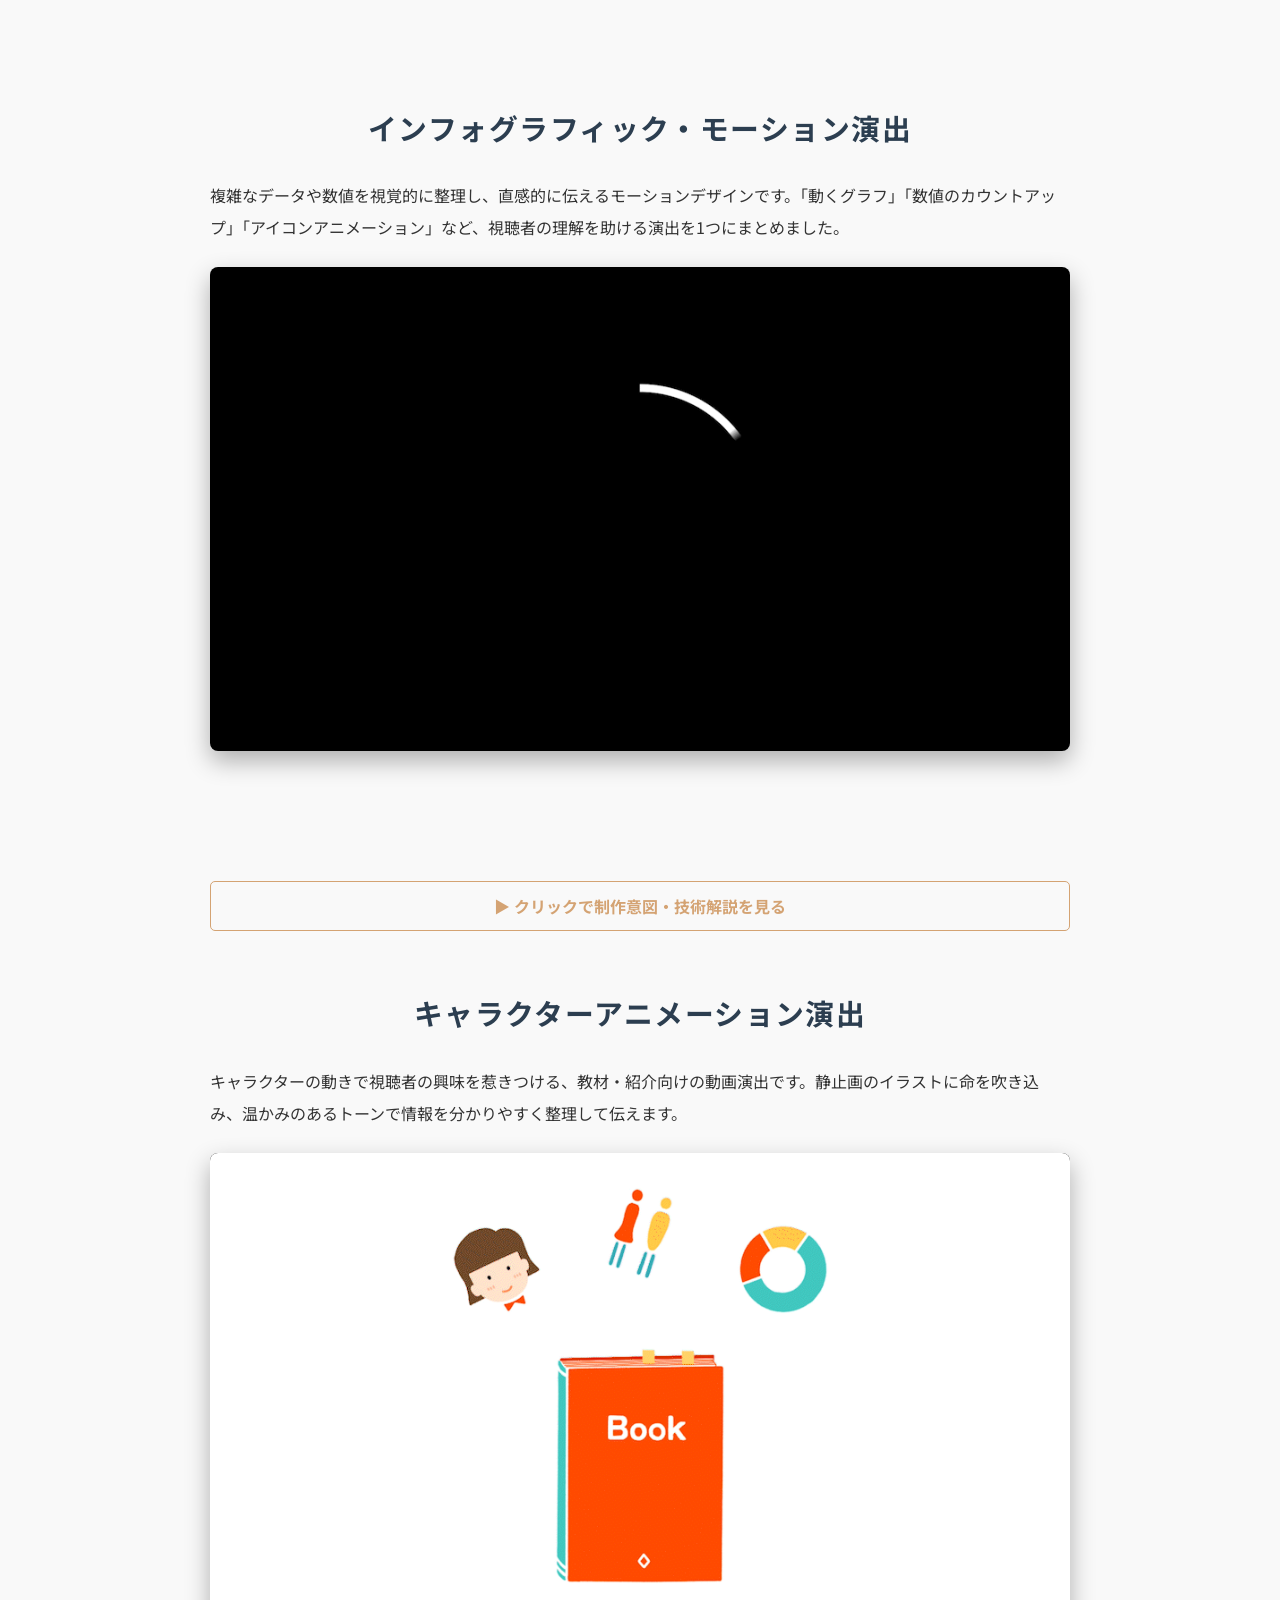
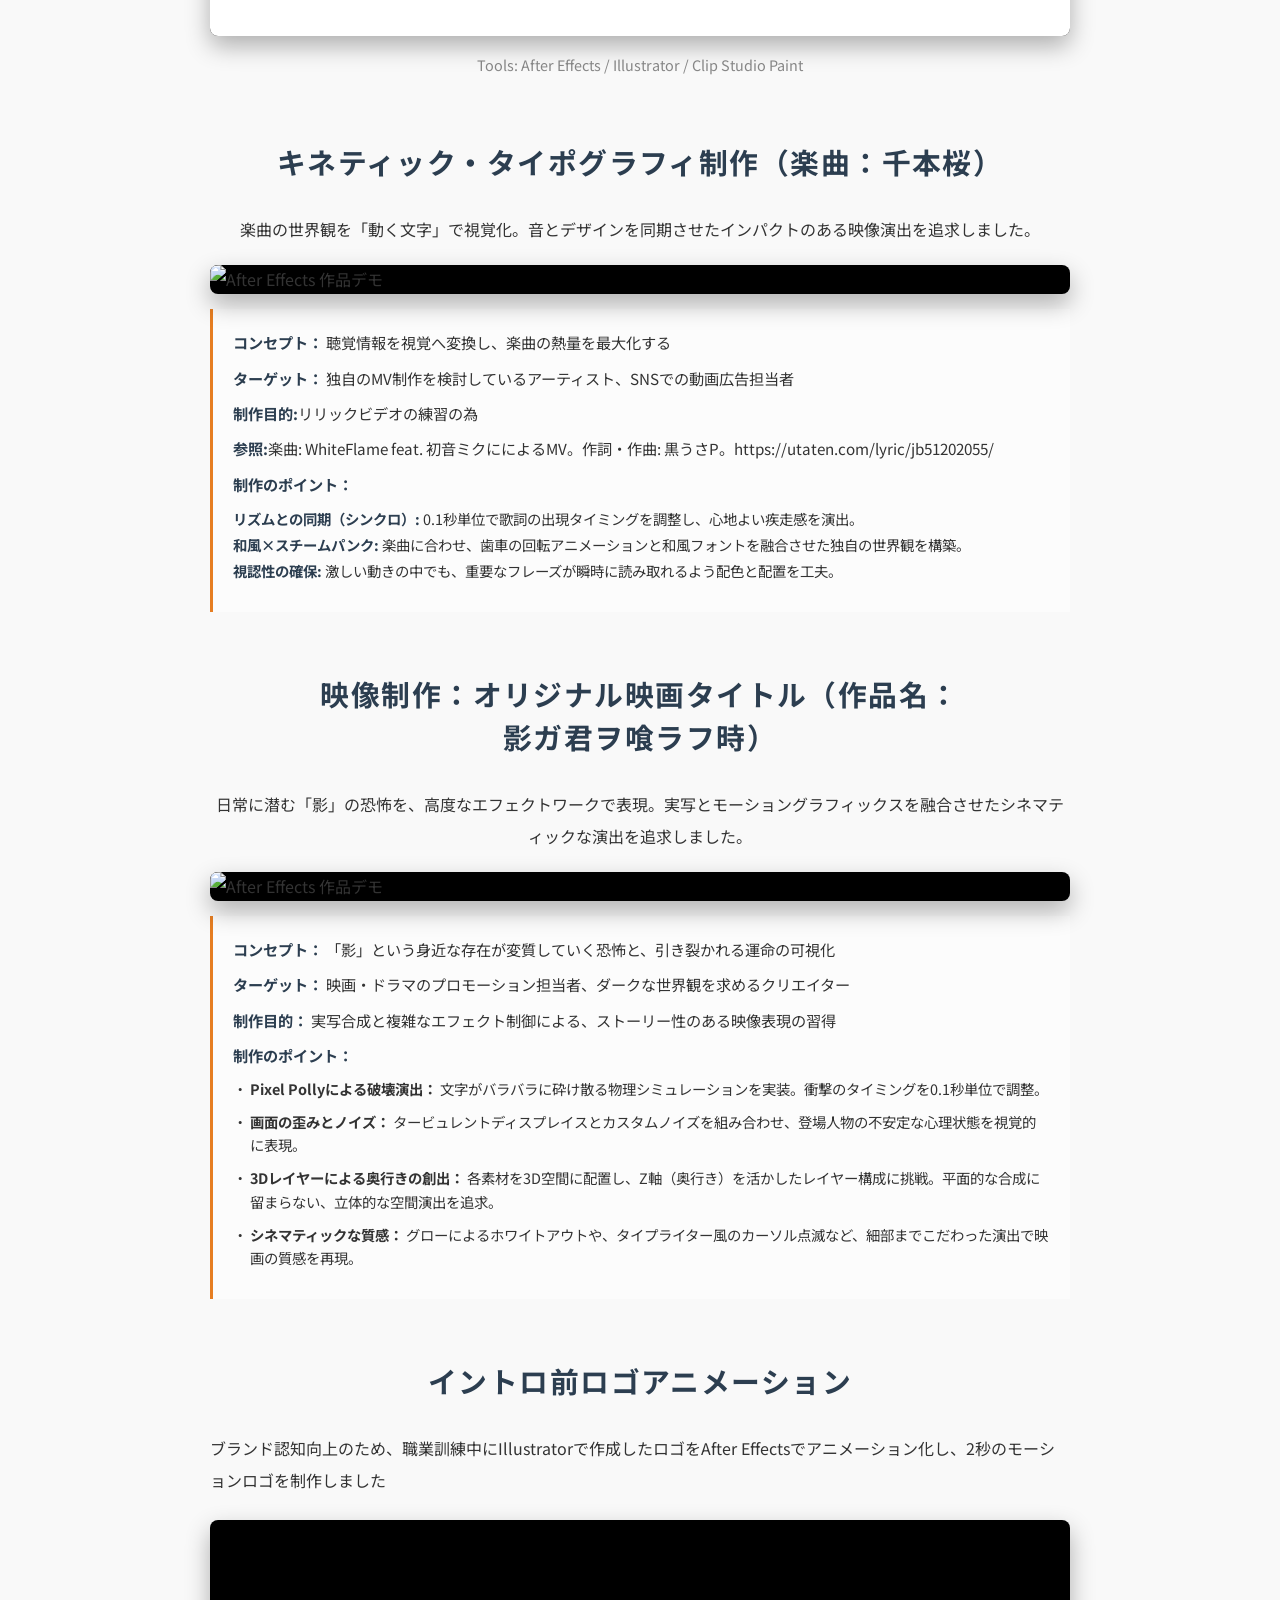
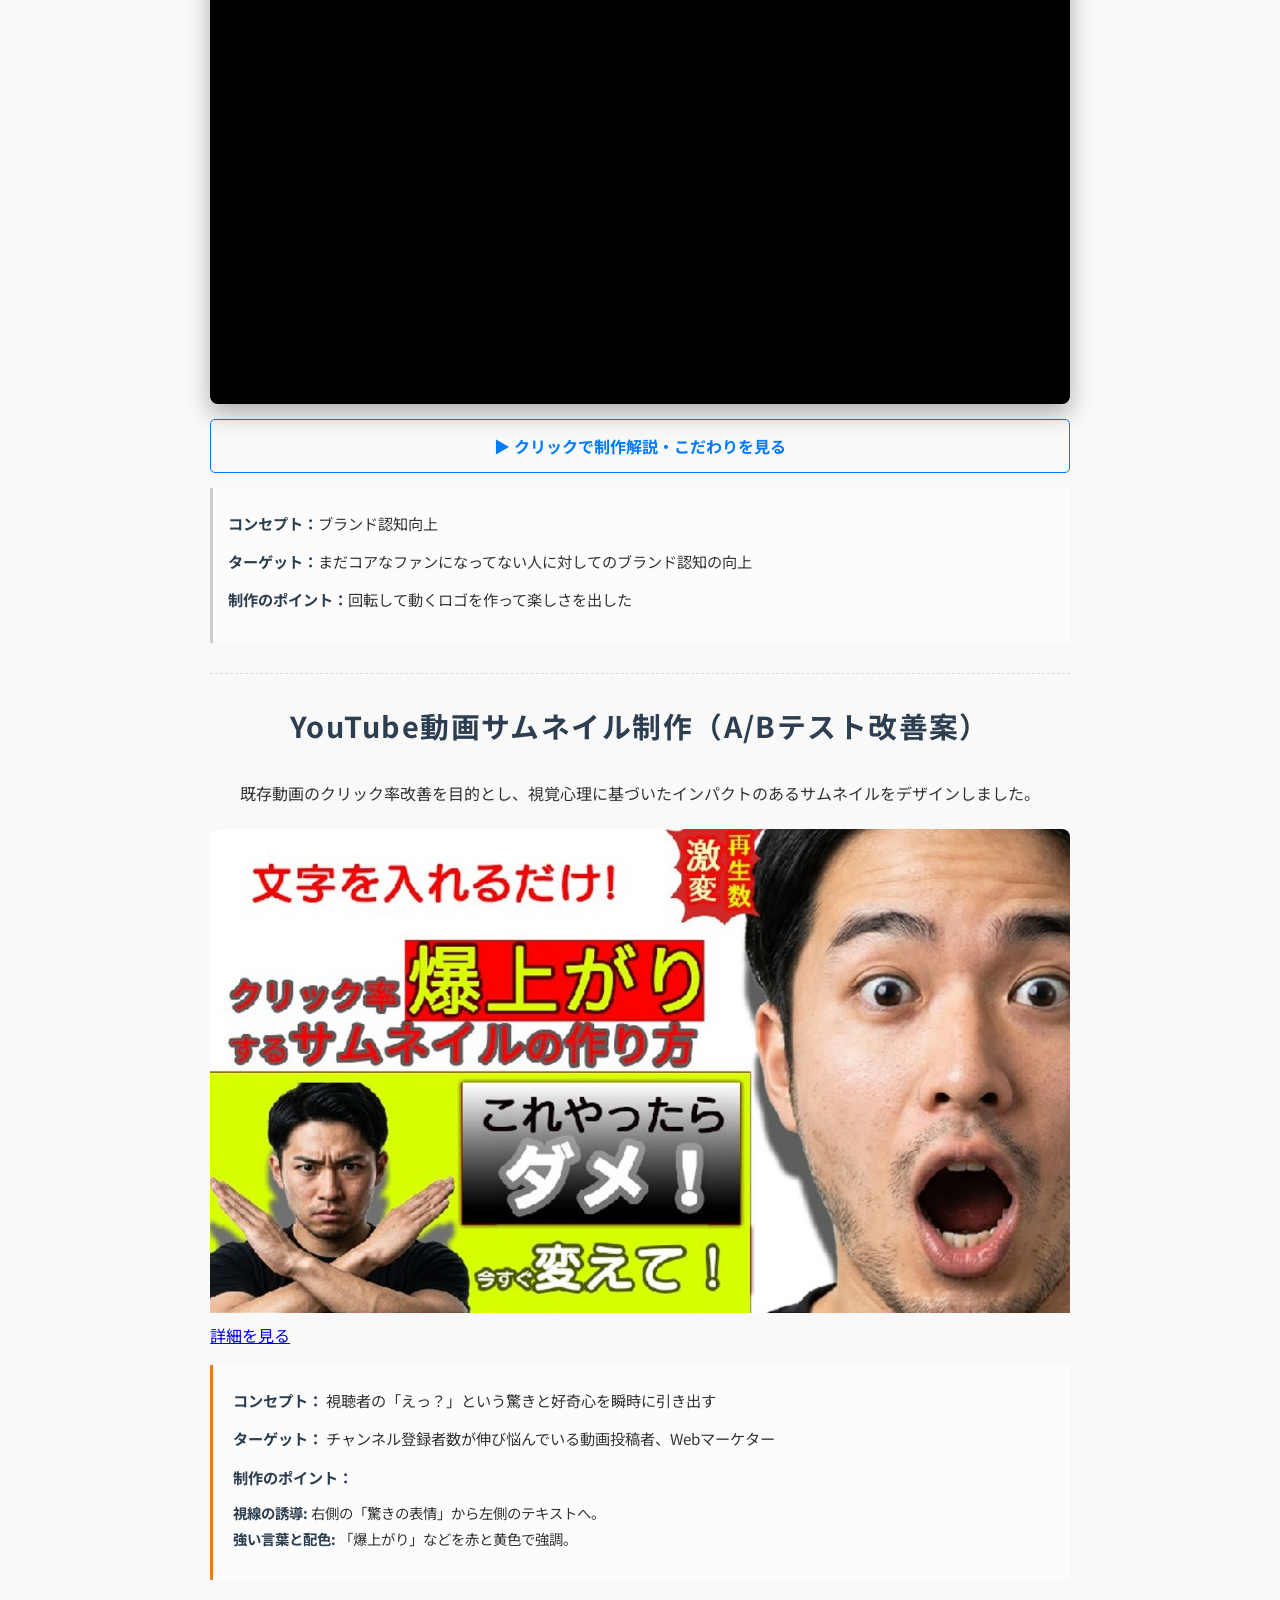
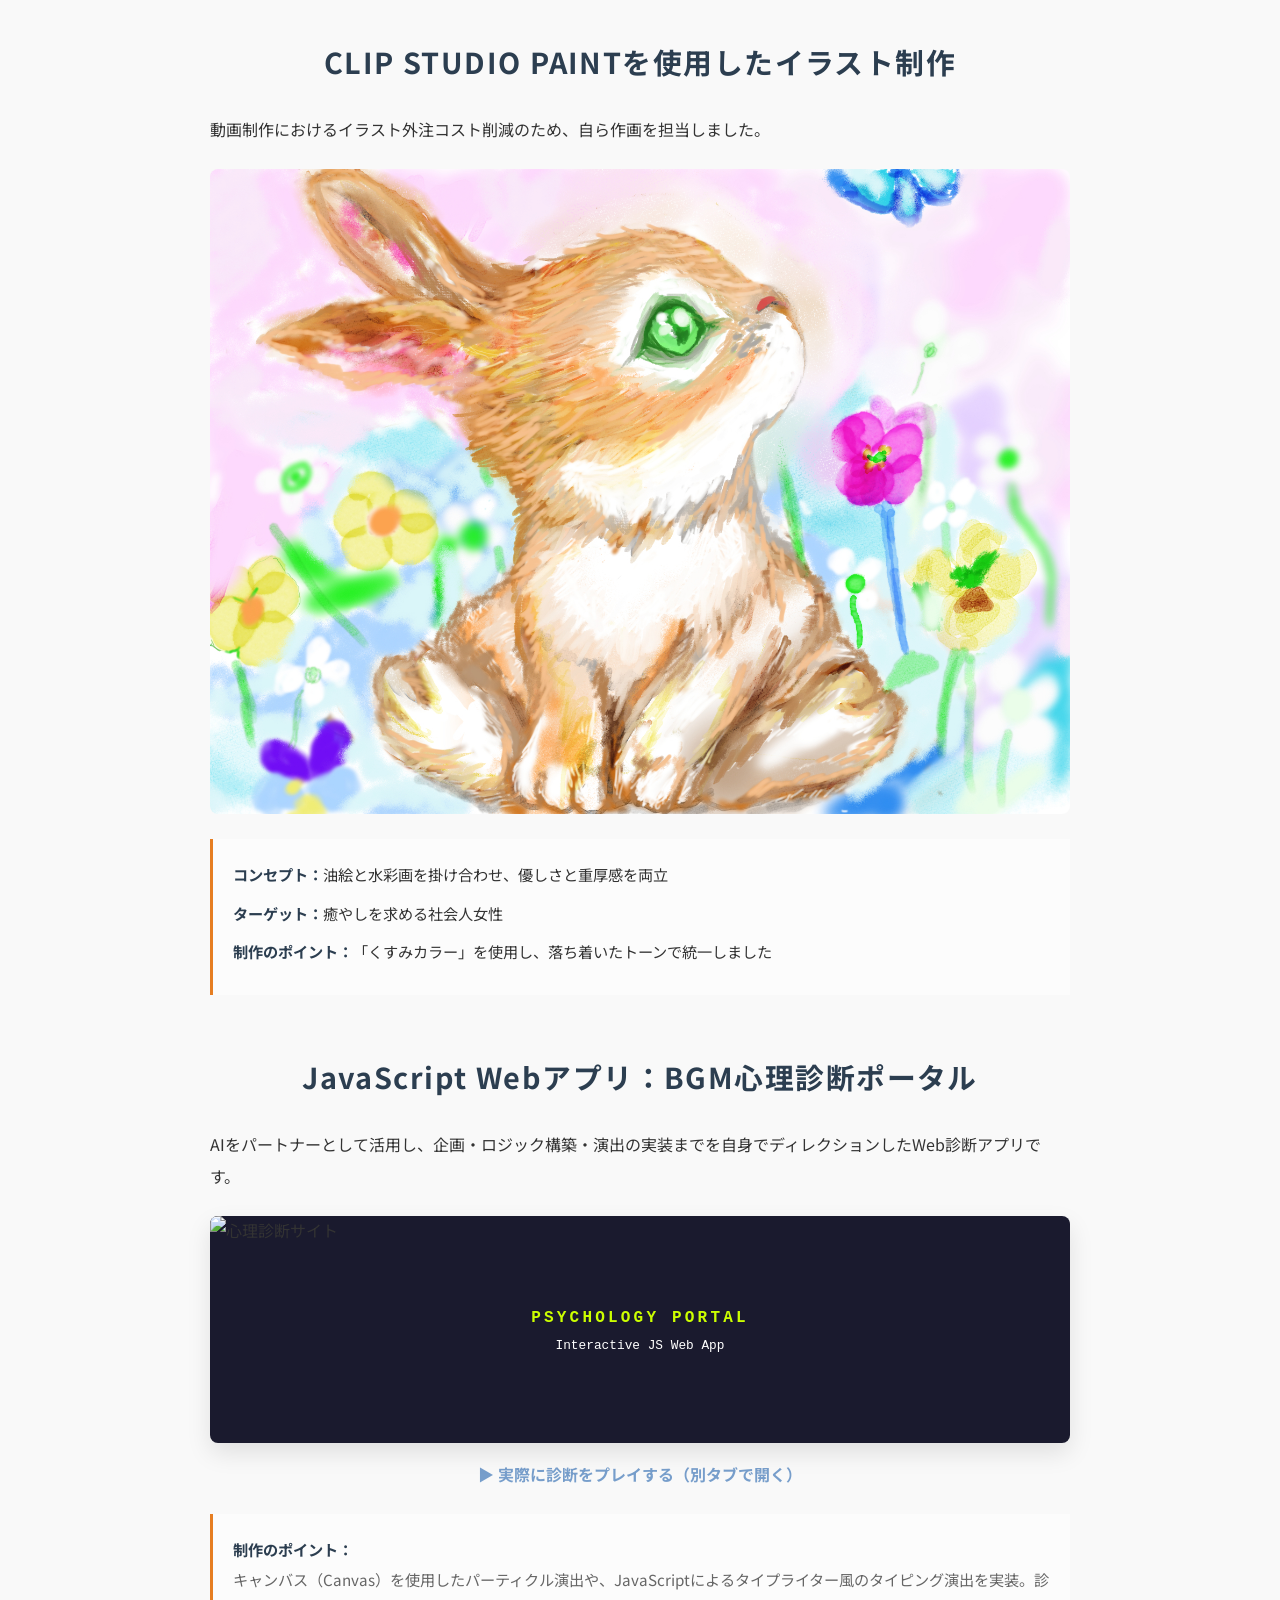
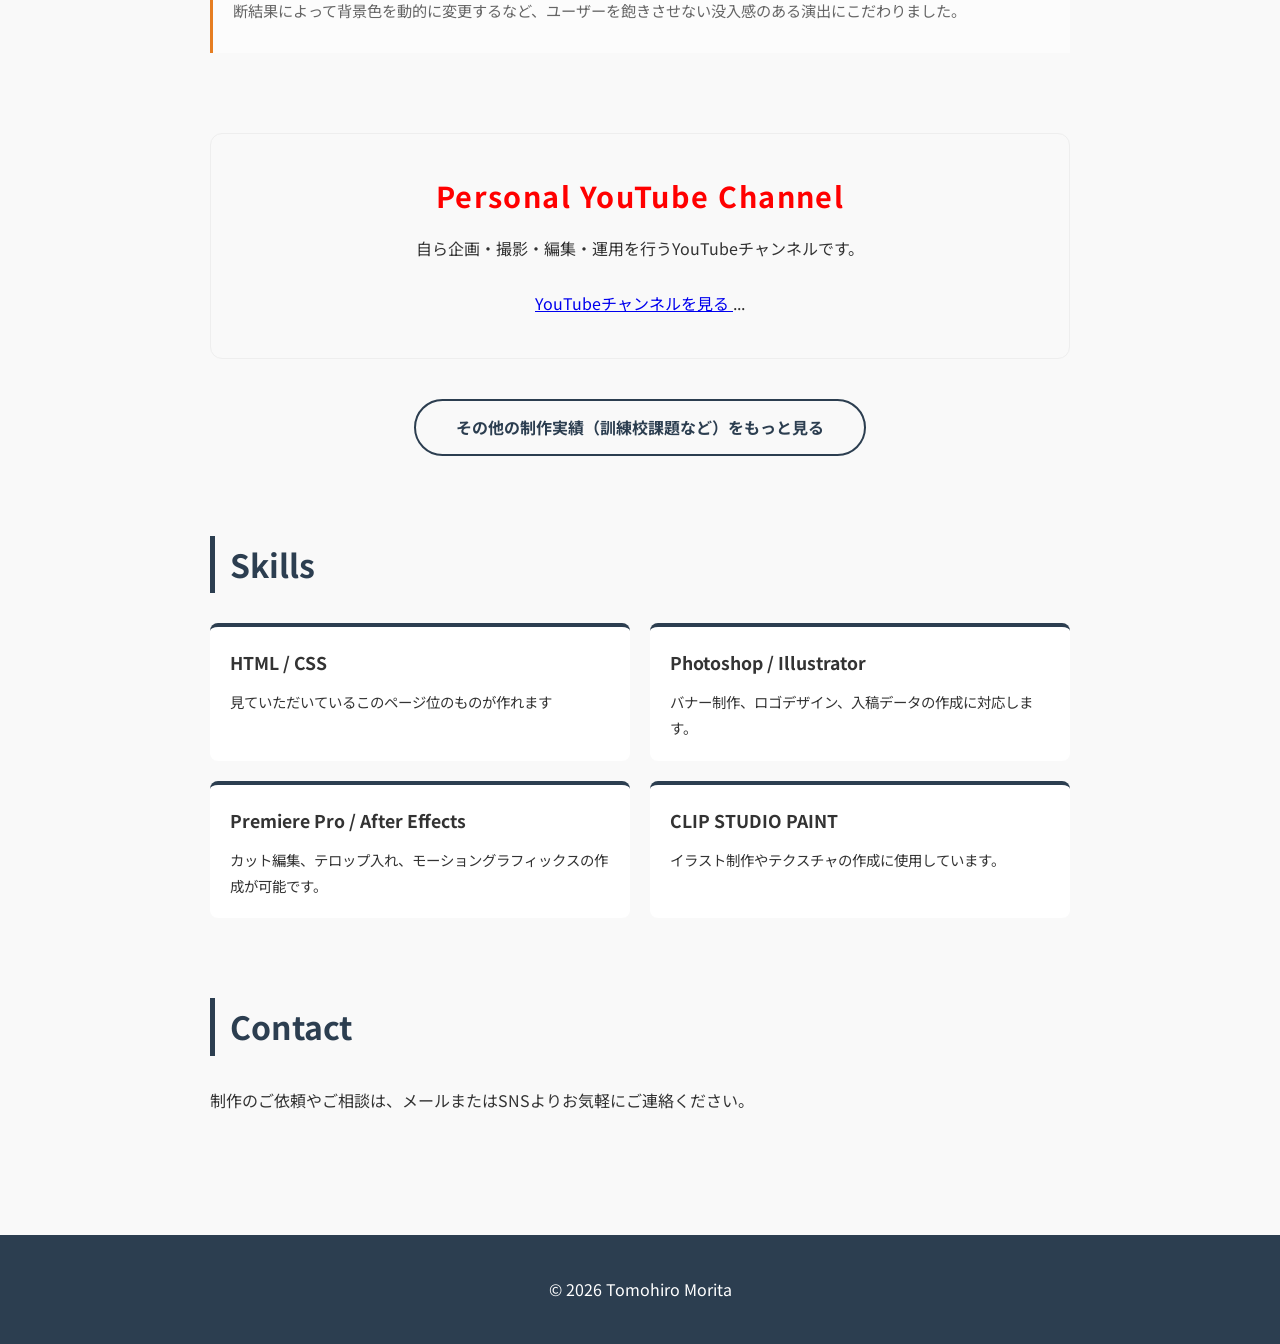
==== commit 729331ef: "Add files via upload" ====
--- a/index.html
+++ b/index.html
@@ -283,6 +283,7 @@
       </div>
     </div>
 
+  <!--  
 <div class="works-items" style="margin-top: 60px;">
    <h3>WordPressサイト制作・EC機能実装（架空楽器店ショップ）</h3>
   <p style="text-align: center; margin-bottom: 20px;">
@@ -331,6 +332,8 @@
      </div>
 </div>
 
+
+
 <style>
   /* ホバーした時に「拡大して見る」を表示させるためのCSS */
   .zoom-link:hover .works-item-mask {
@@ -338,6 +341,7 @@
   }
 </style>
 
+-->
 
     <div class="works-items" style="margin-top: 60px;">
   <h3>JavaScript Webアプリ：BGM心理診断ポータル</h3>
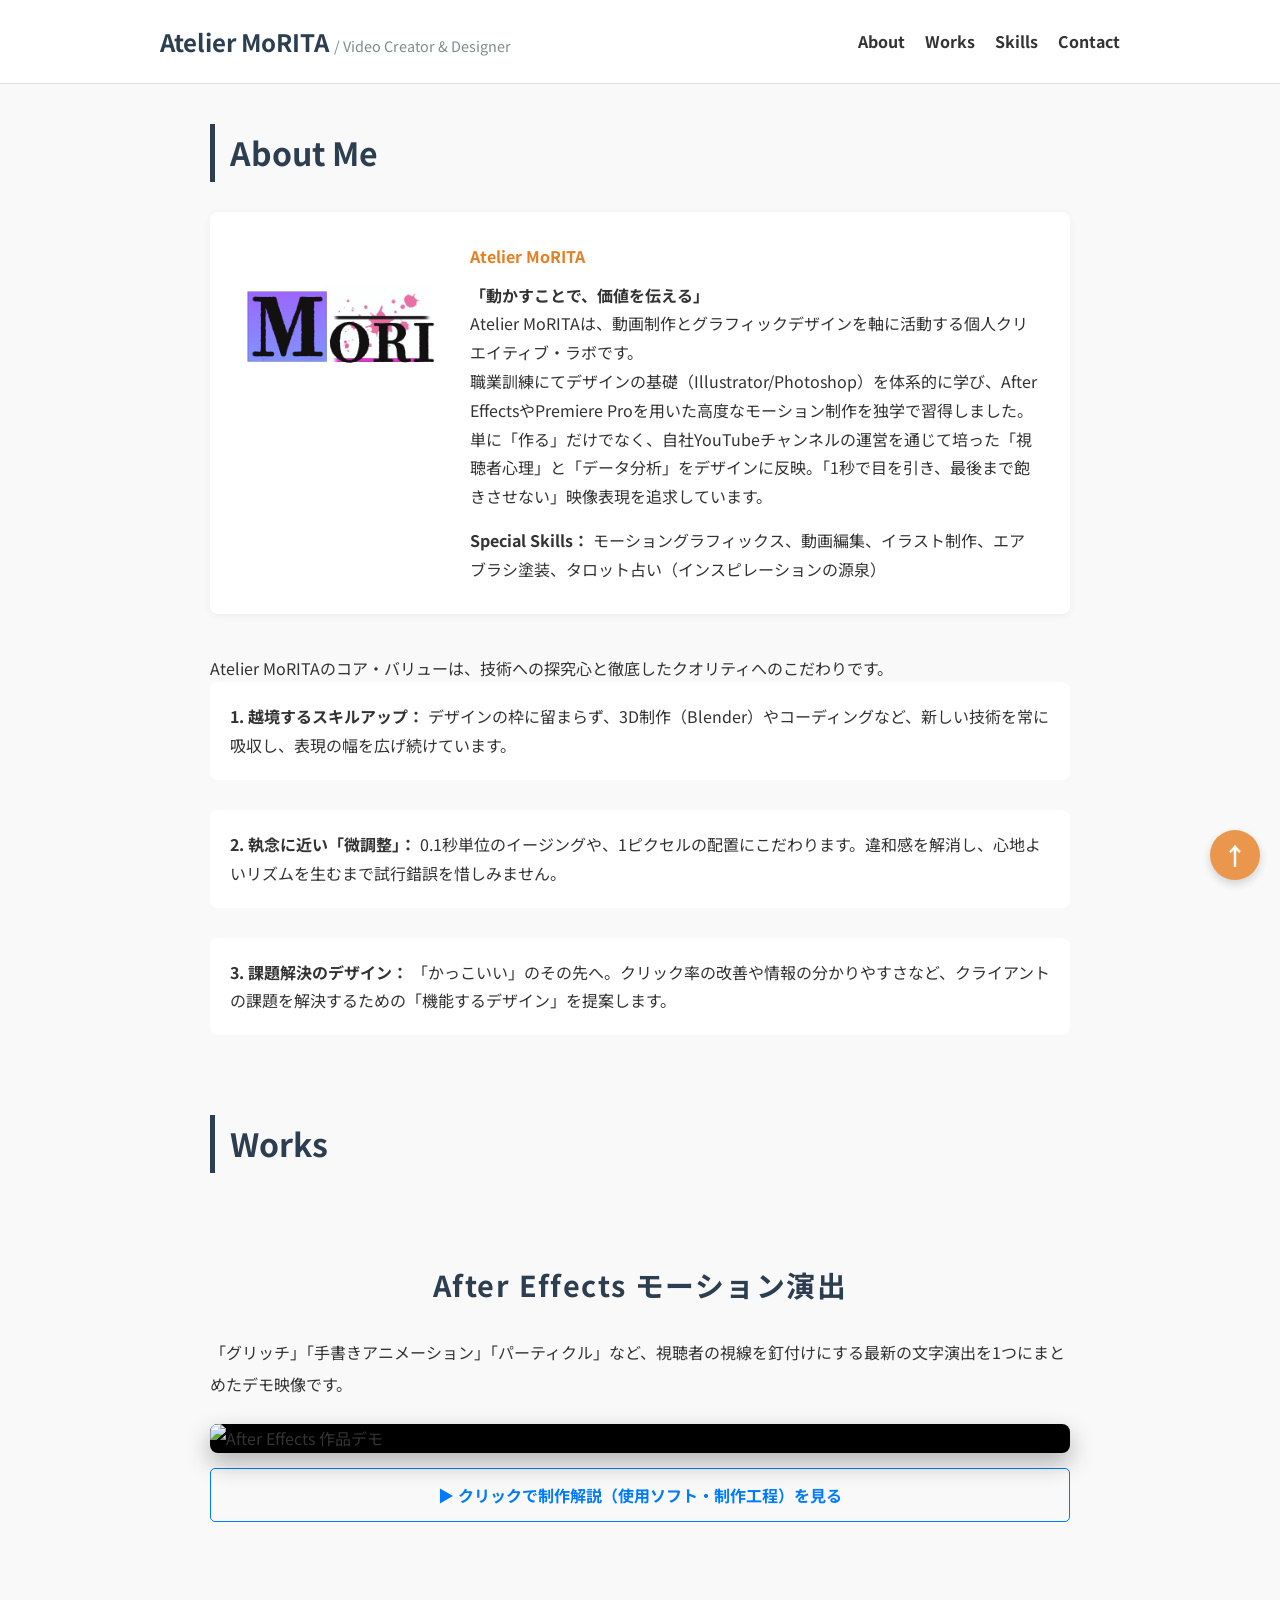
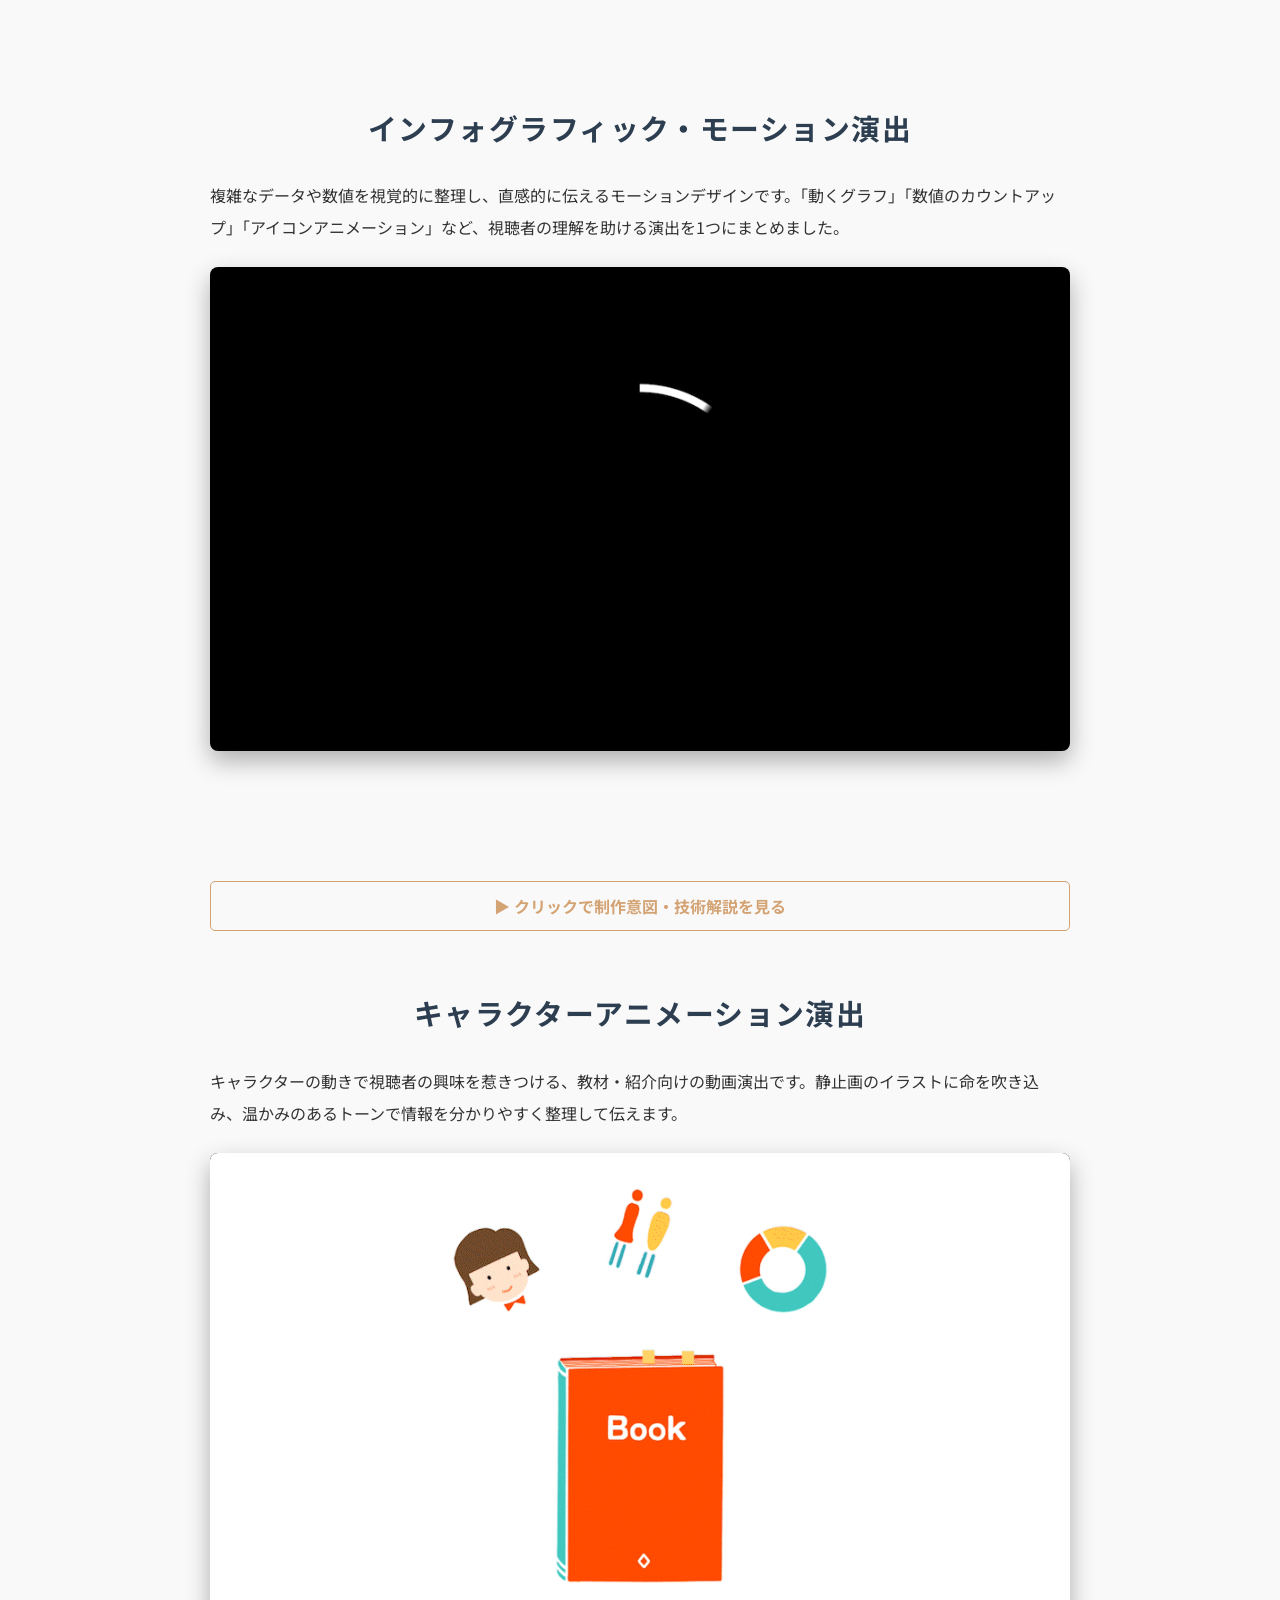
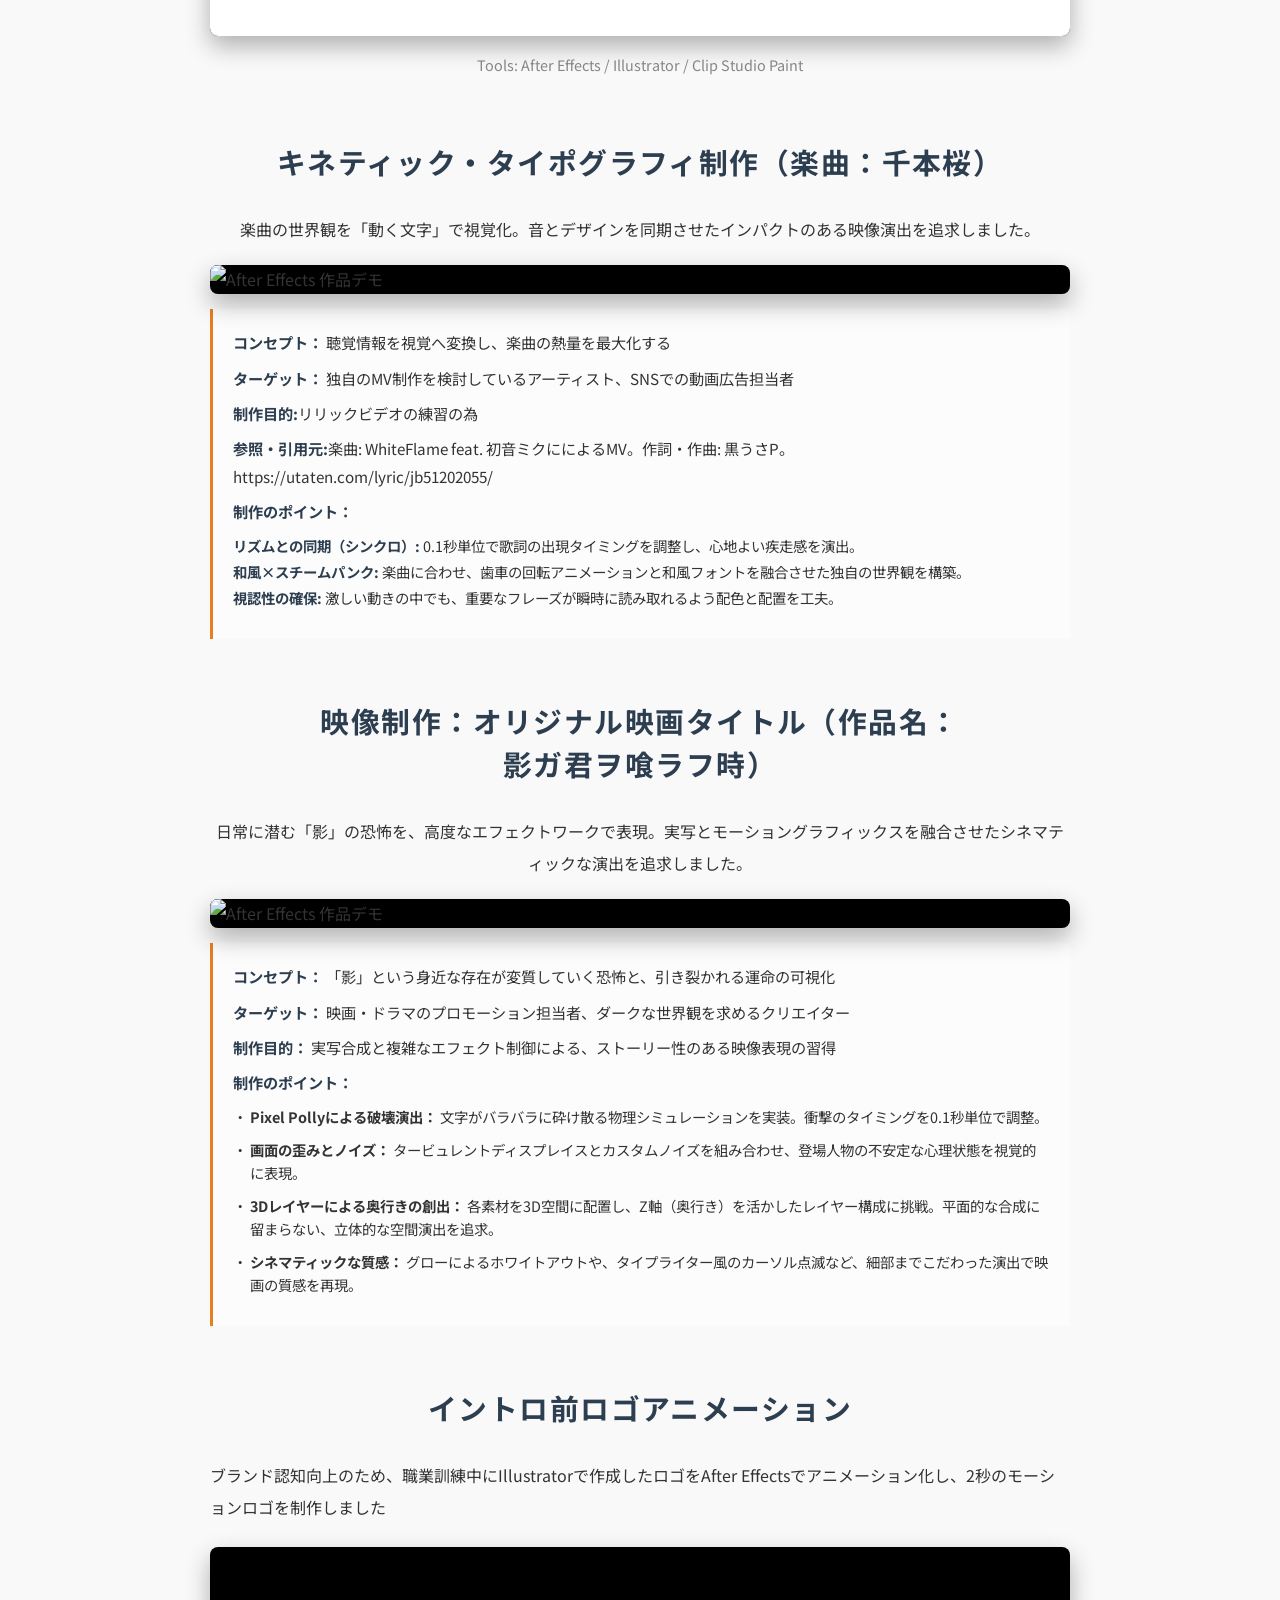
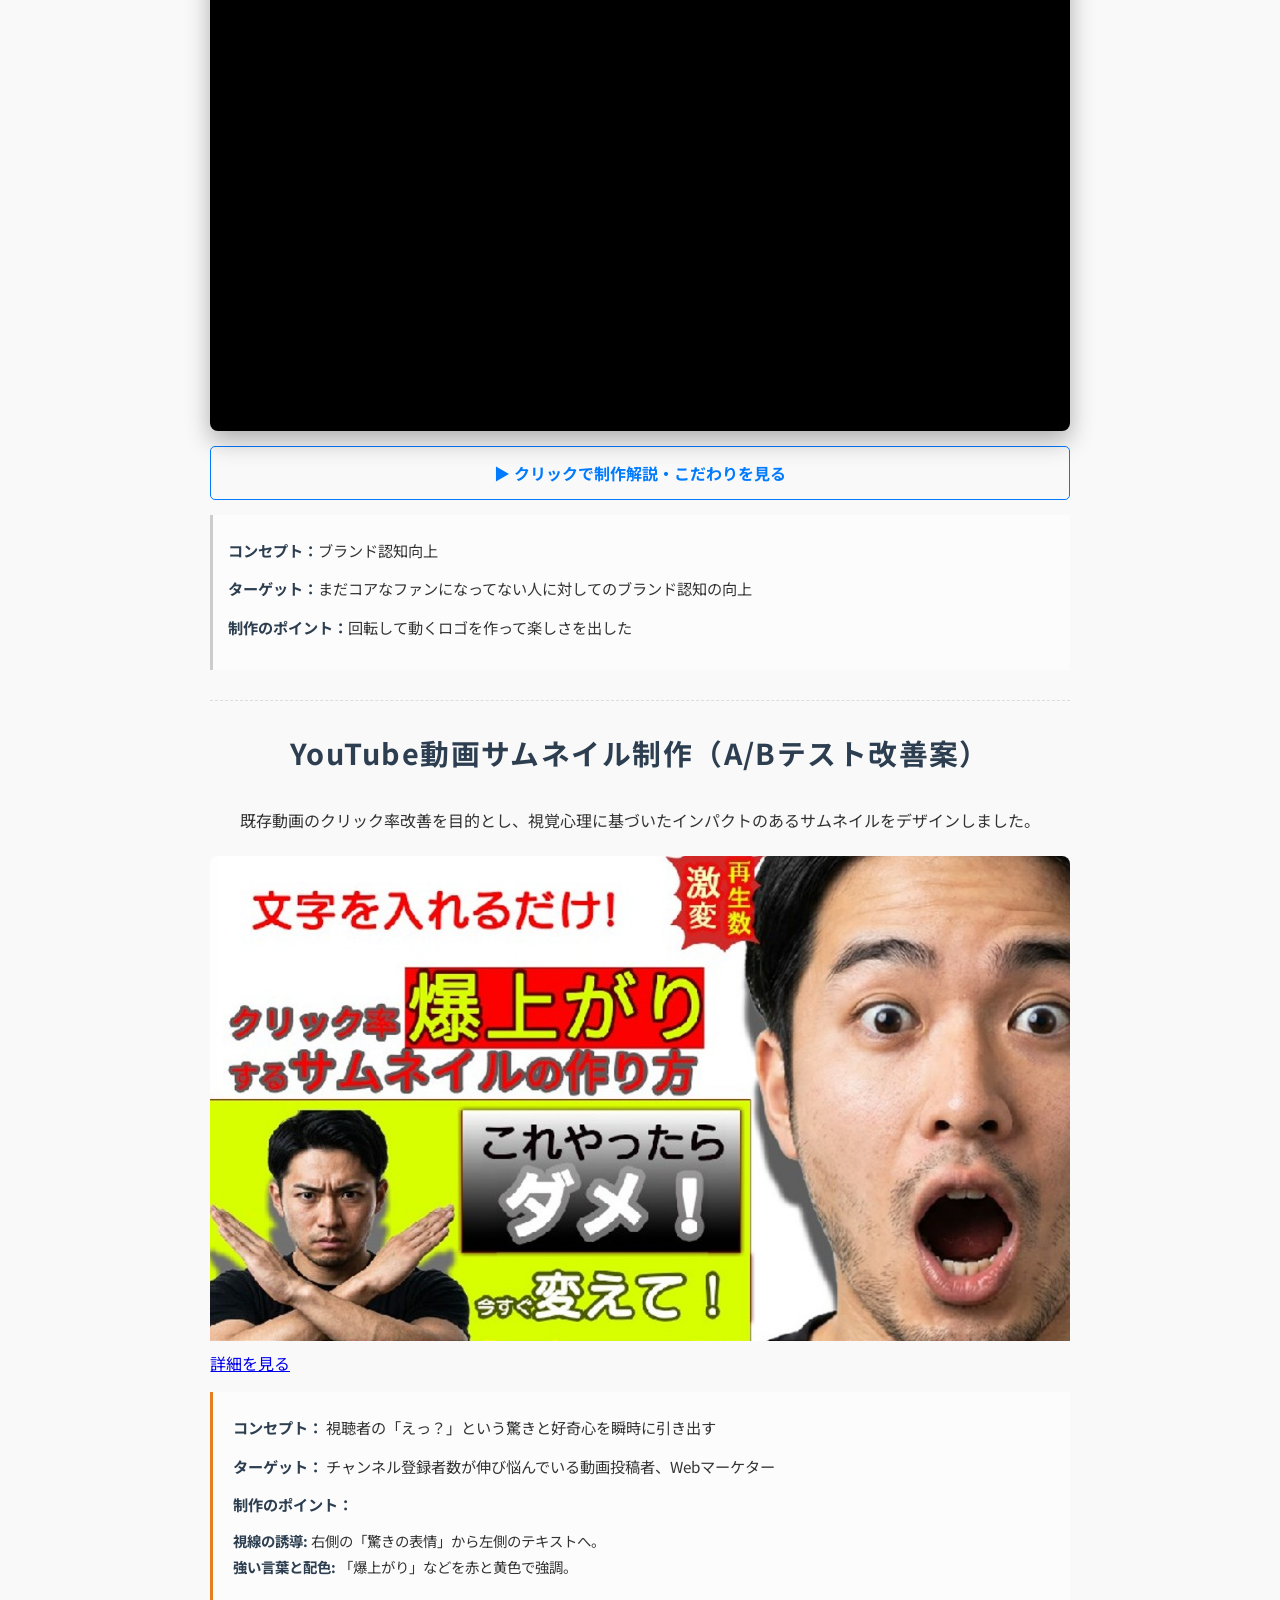
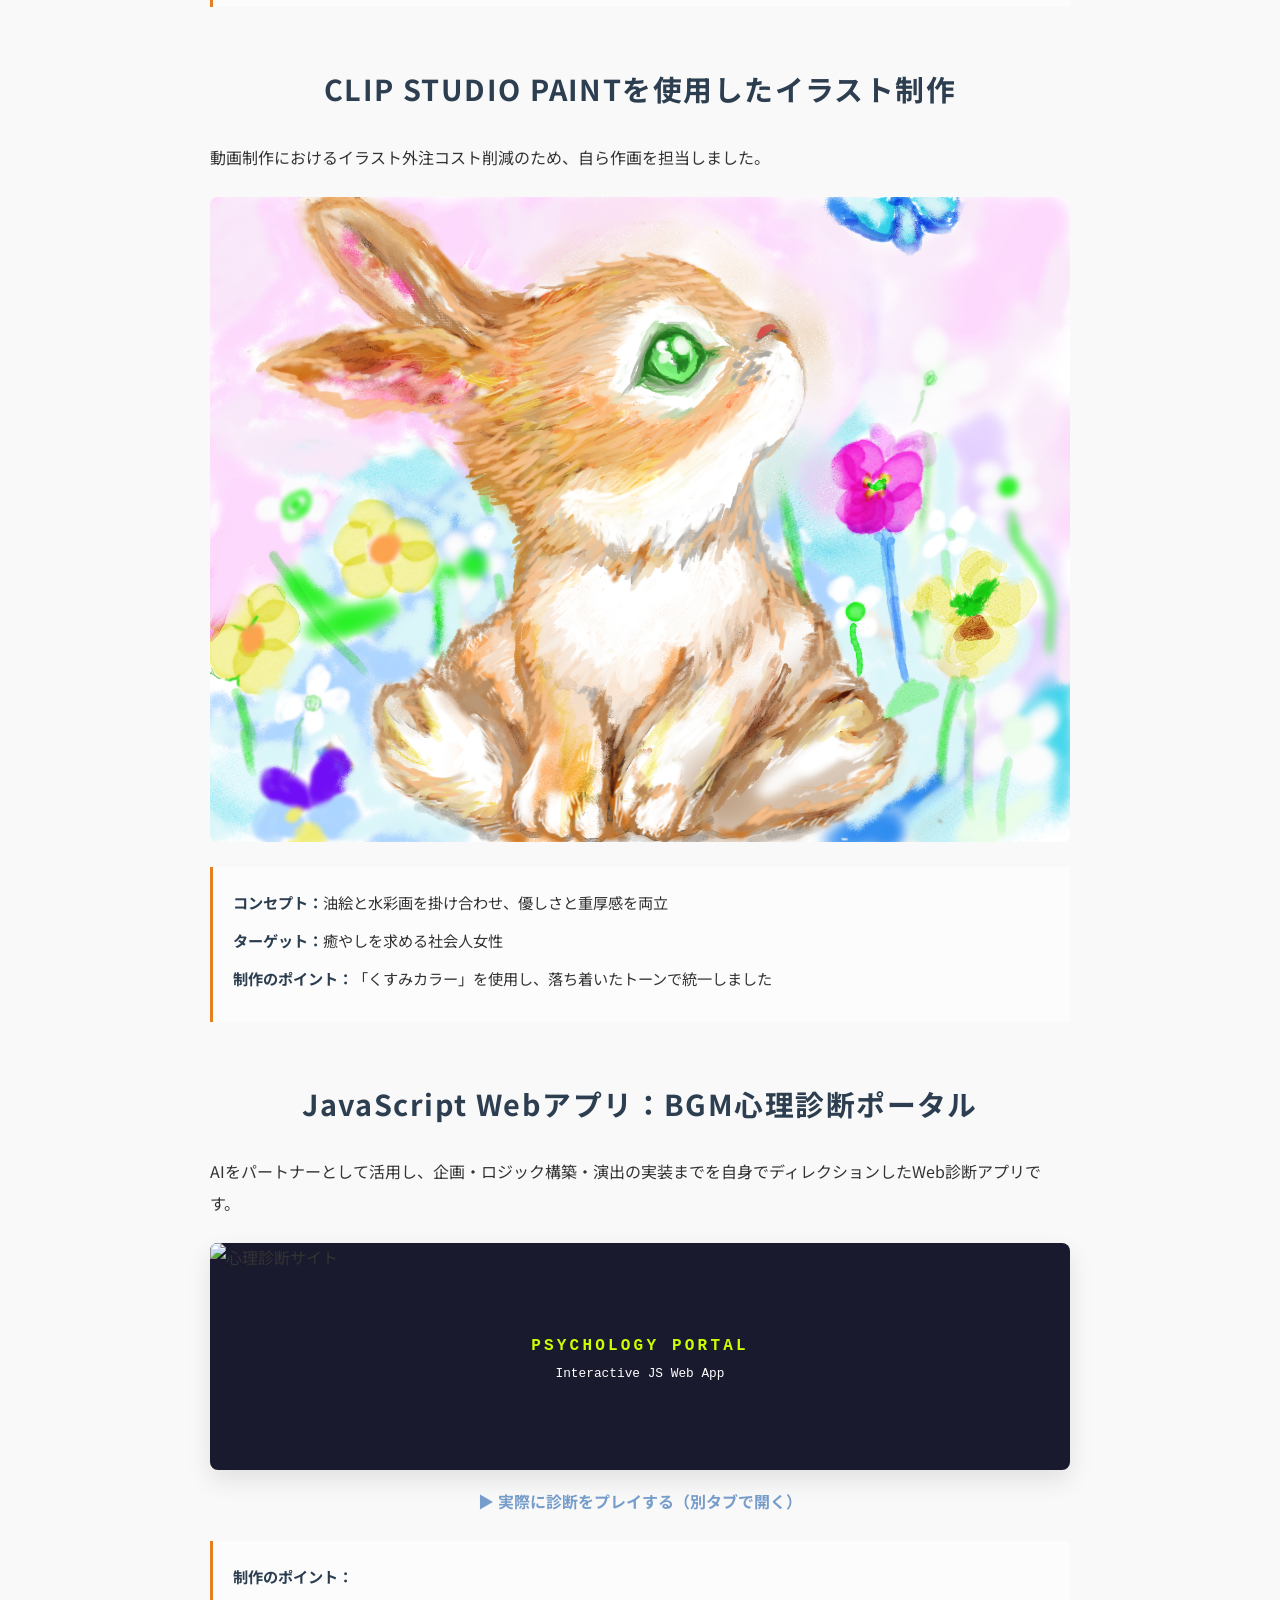
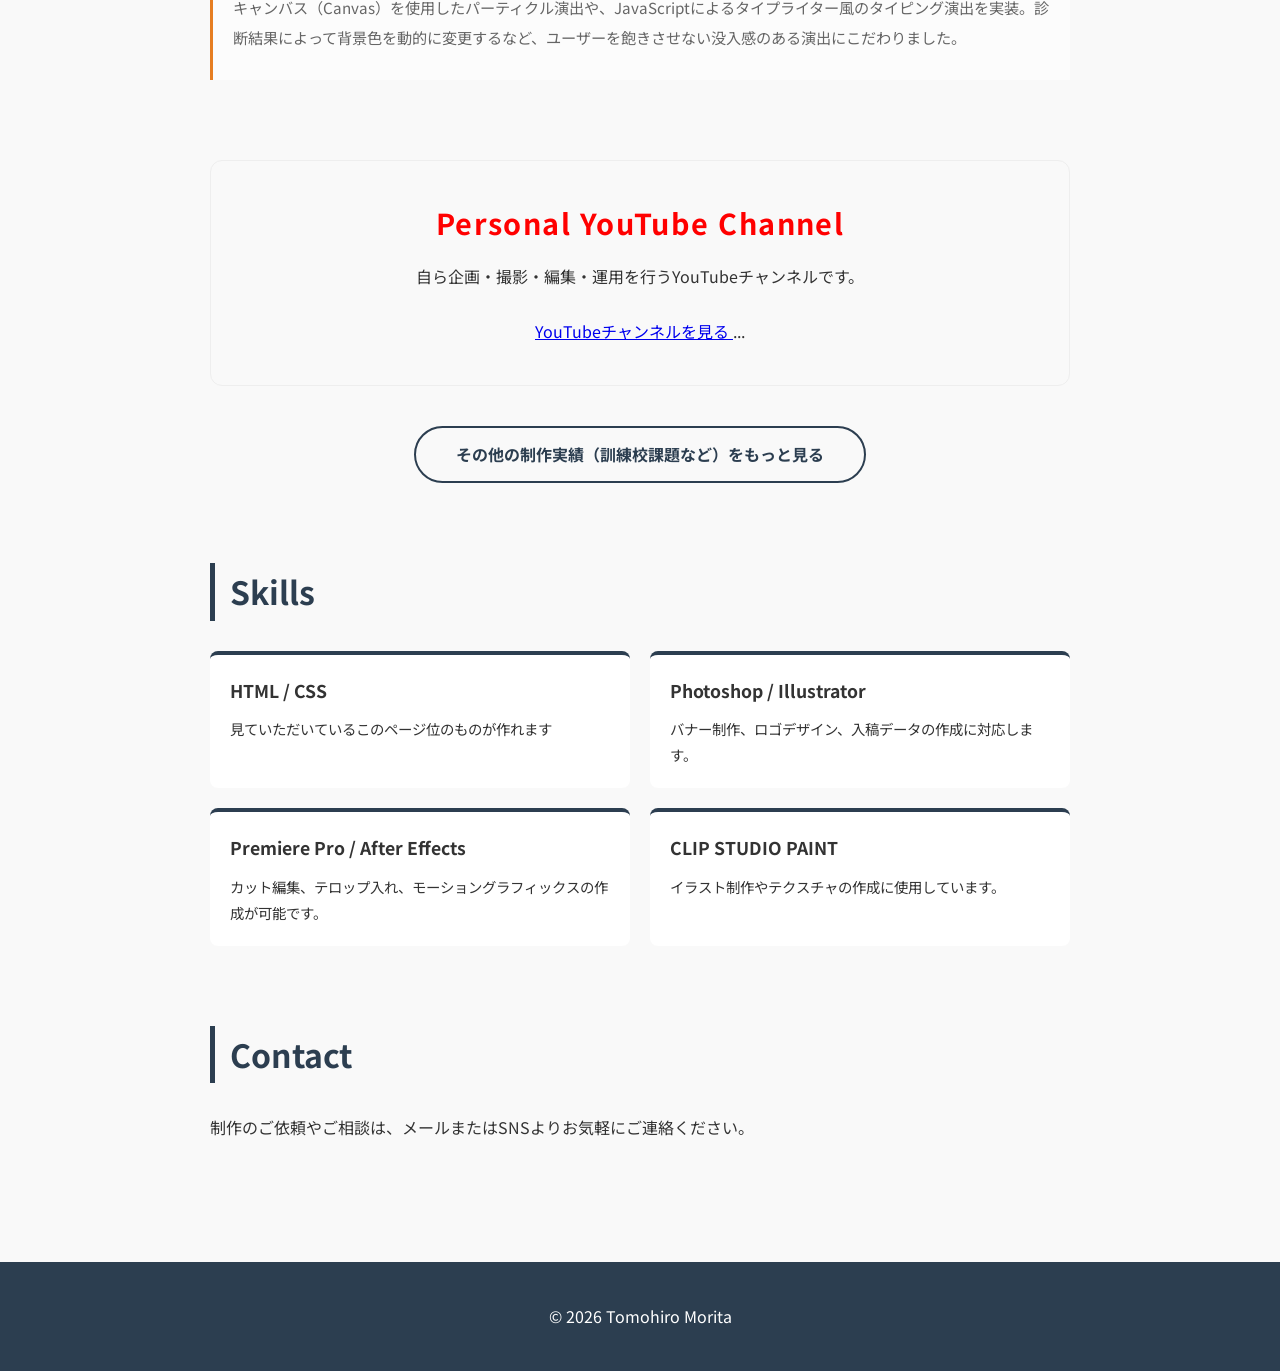
==== commit 3ec58736: "Add files via upload" ====
--- a/index.html
+++ b/index.html
@@ -154,7 +154,7 @@
     <p><strong>コンセプト：</strong> 聴覚情報を視覚へ変換し、楽曲の熱量を最大化する</p>
     <p><strong>ターゲット：</strong> 独自のMV制作を検討しているアーティスト、SNSでの動画広告担当者</p>
     <p><strong>制作目的:</strong>リリックビデオの練習の為</p>
-    <p><strong>参照:</strong>楽曲: WhiteFlame feat. 初音ミクにによるMV。作詞・作曲: 黒うさP。https://utaten.com/lyric/jb51202055/</p>
+    <p><strong>参照・引用元:</strong>楽曲: WhiteFlame feat. 初音ミクにによるMV。作詞・作曲: 黒うさP。https://utaten.com/lyric/jb51202055/</p>
     <p><strong>制作のポイント：</strong> 
       <ul>
         <li><strong>リズムとの同期（シンクロ）:</strong> 0.1秒単位で歌詞の出現タイミングを調整し、心地よい疾走感を演出。</li>
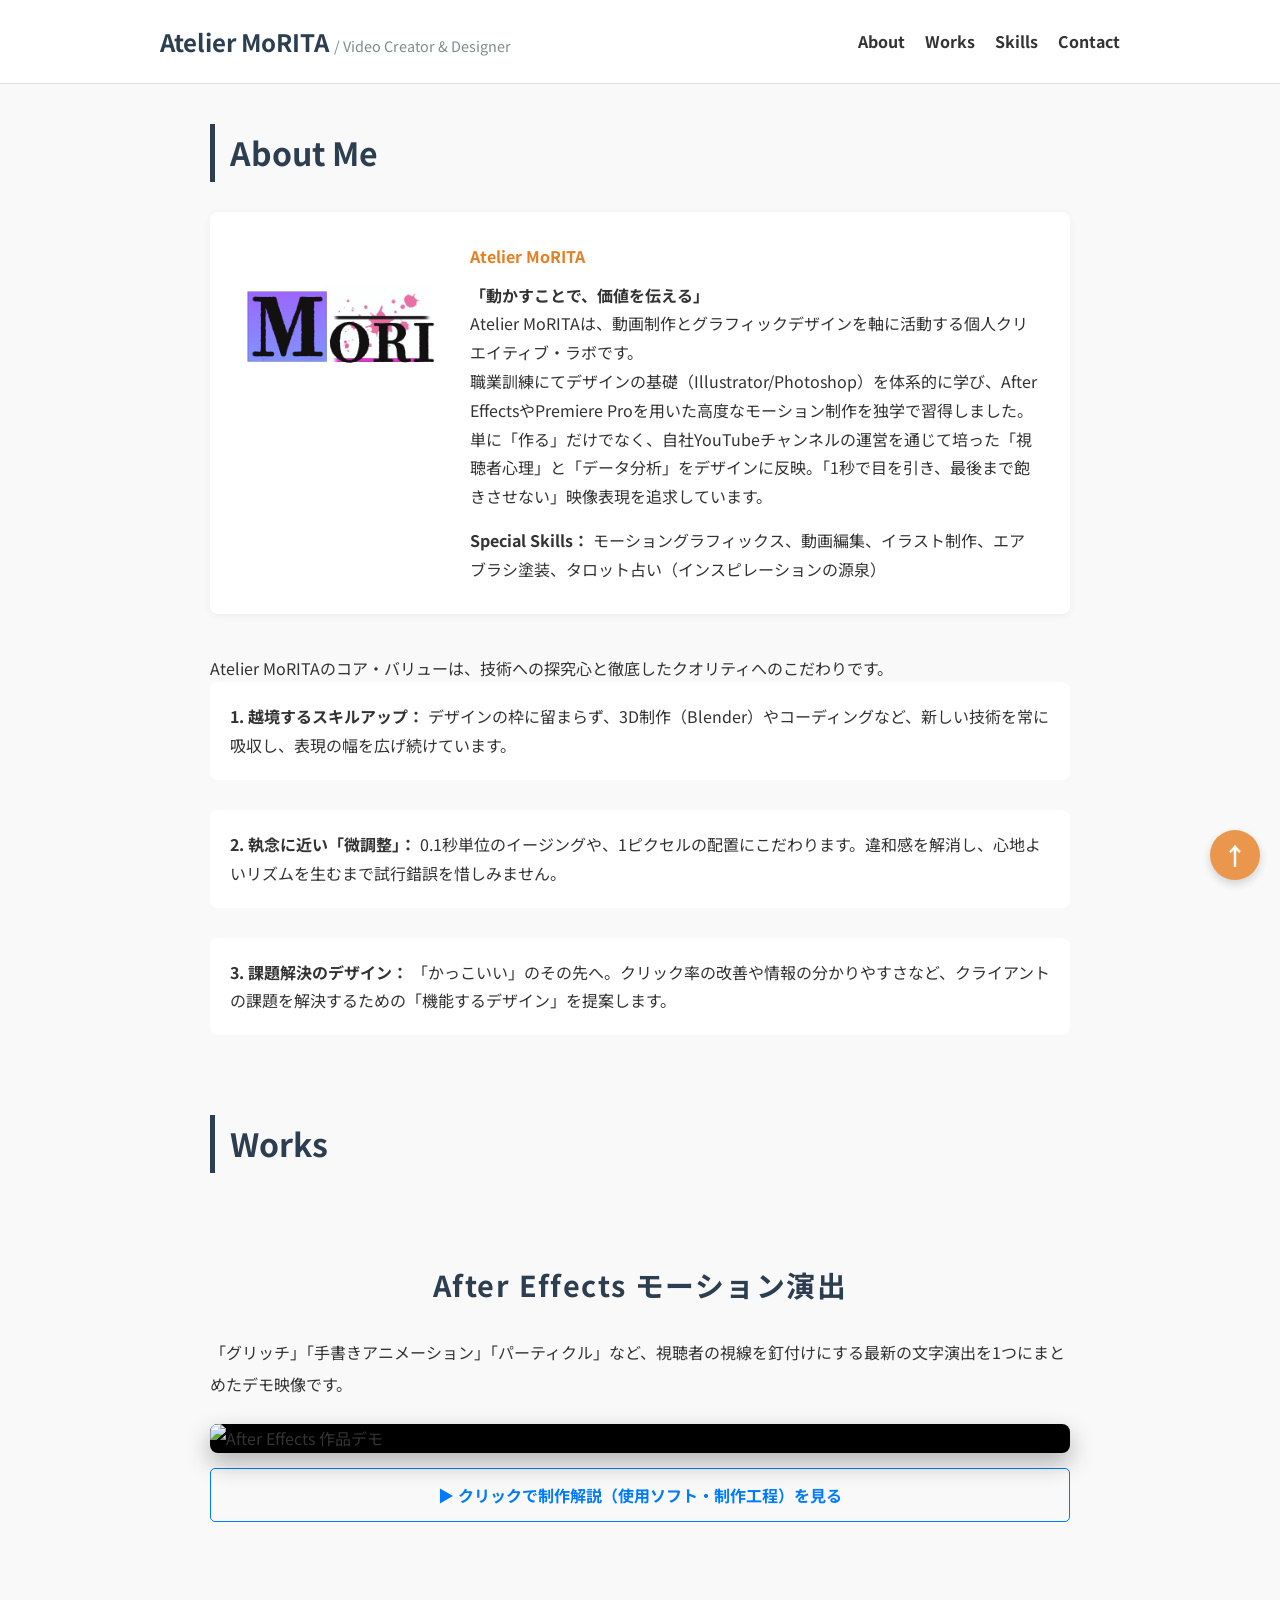
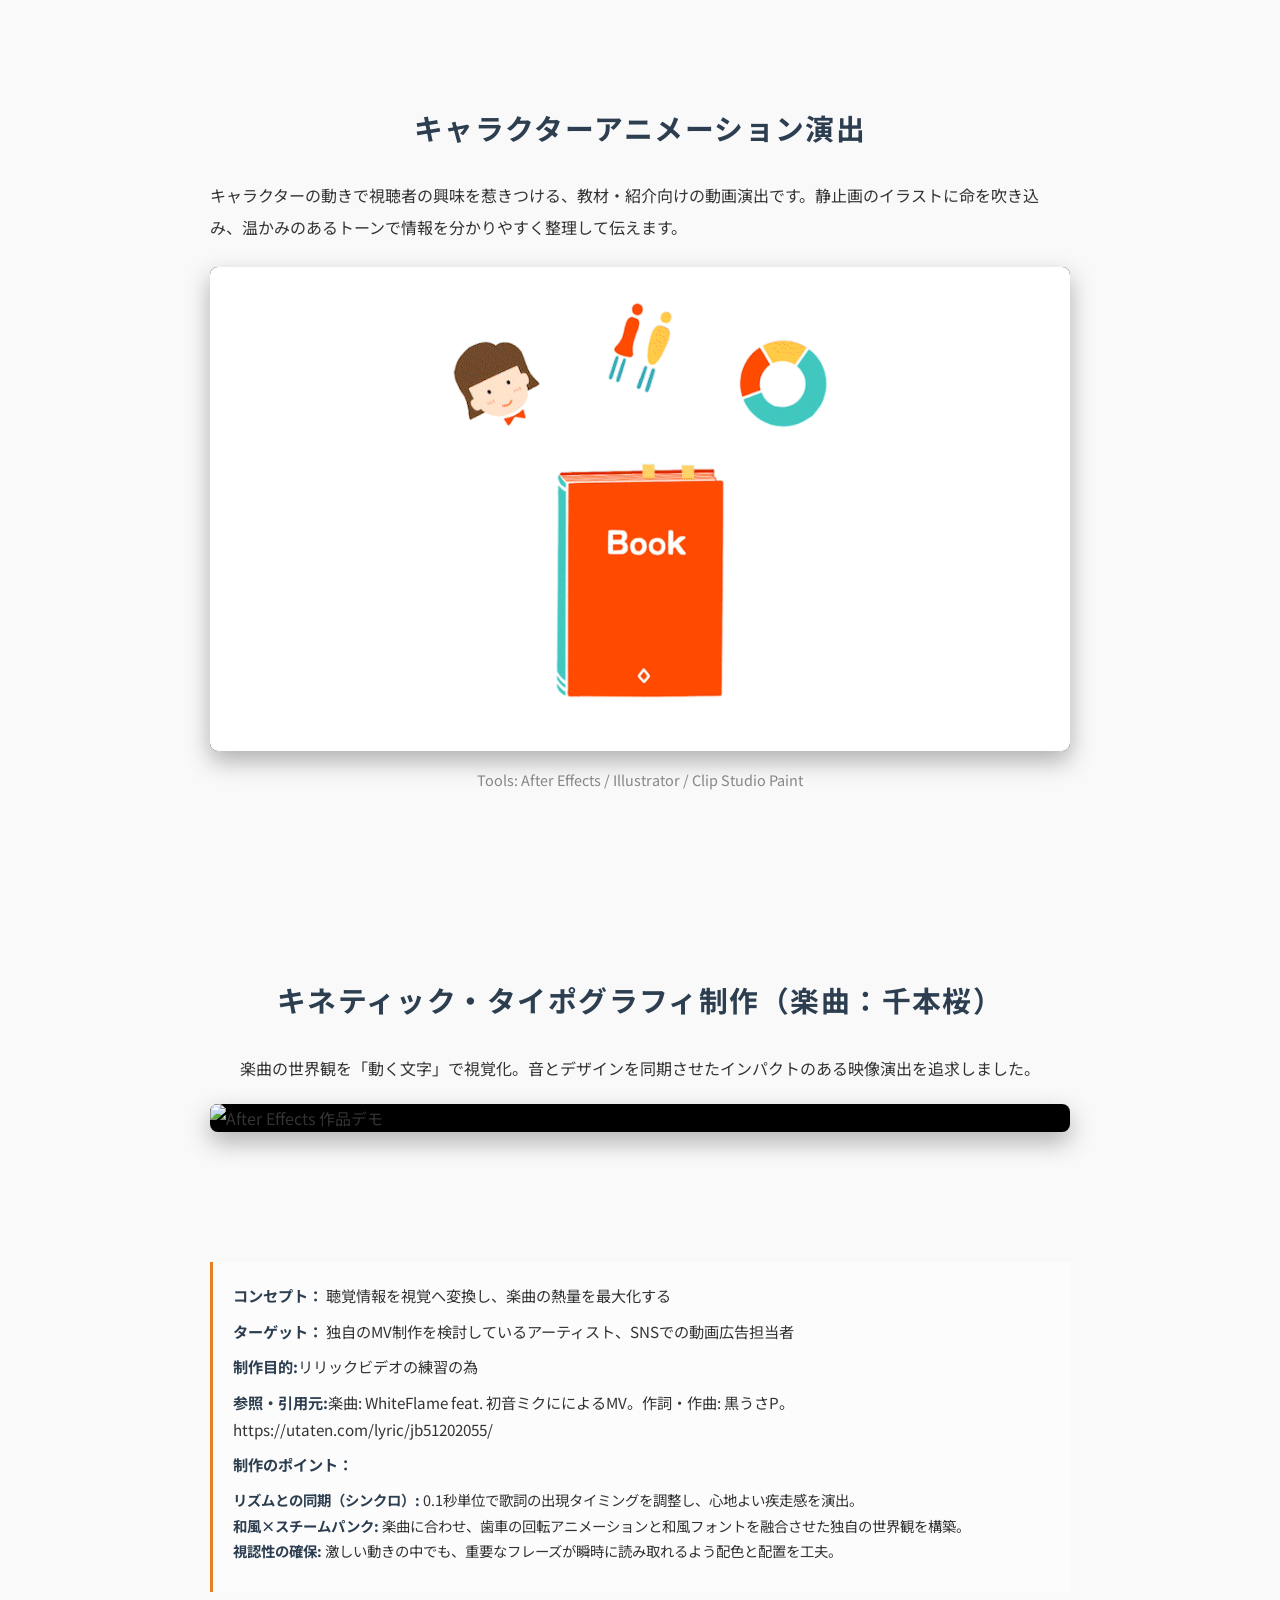
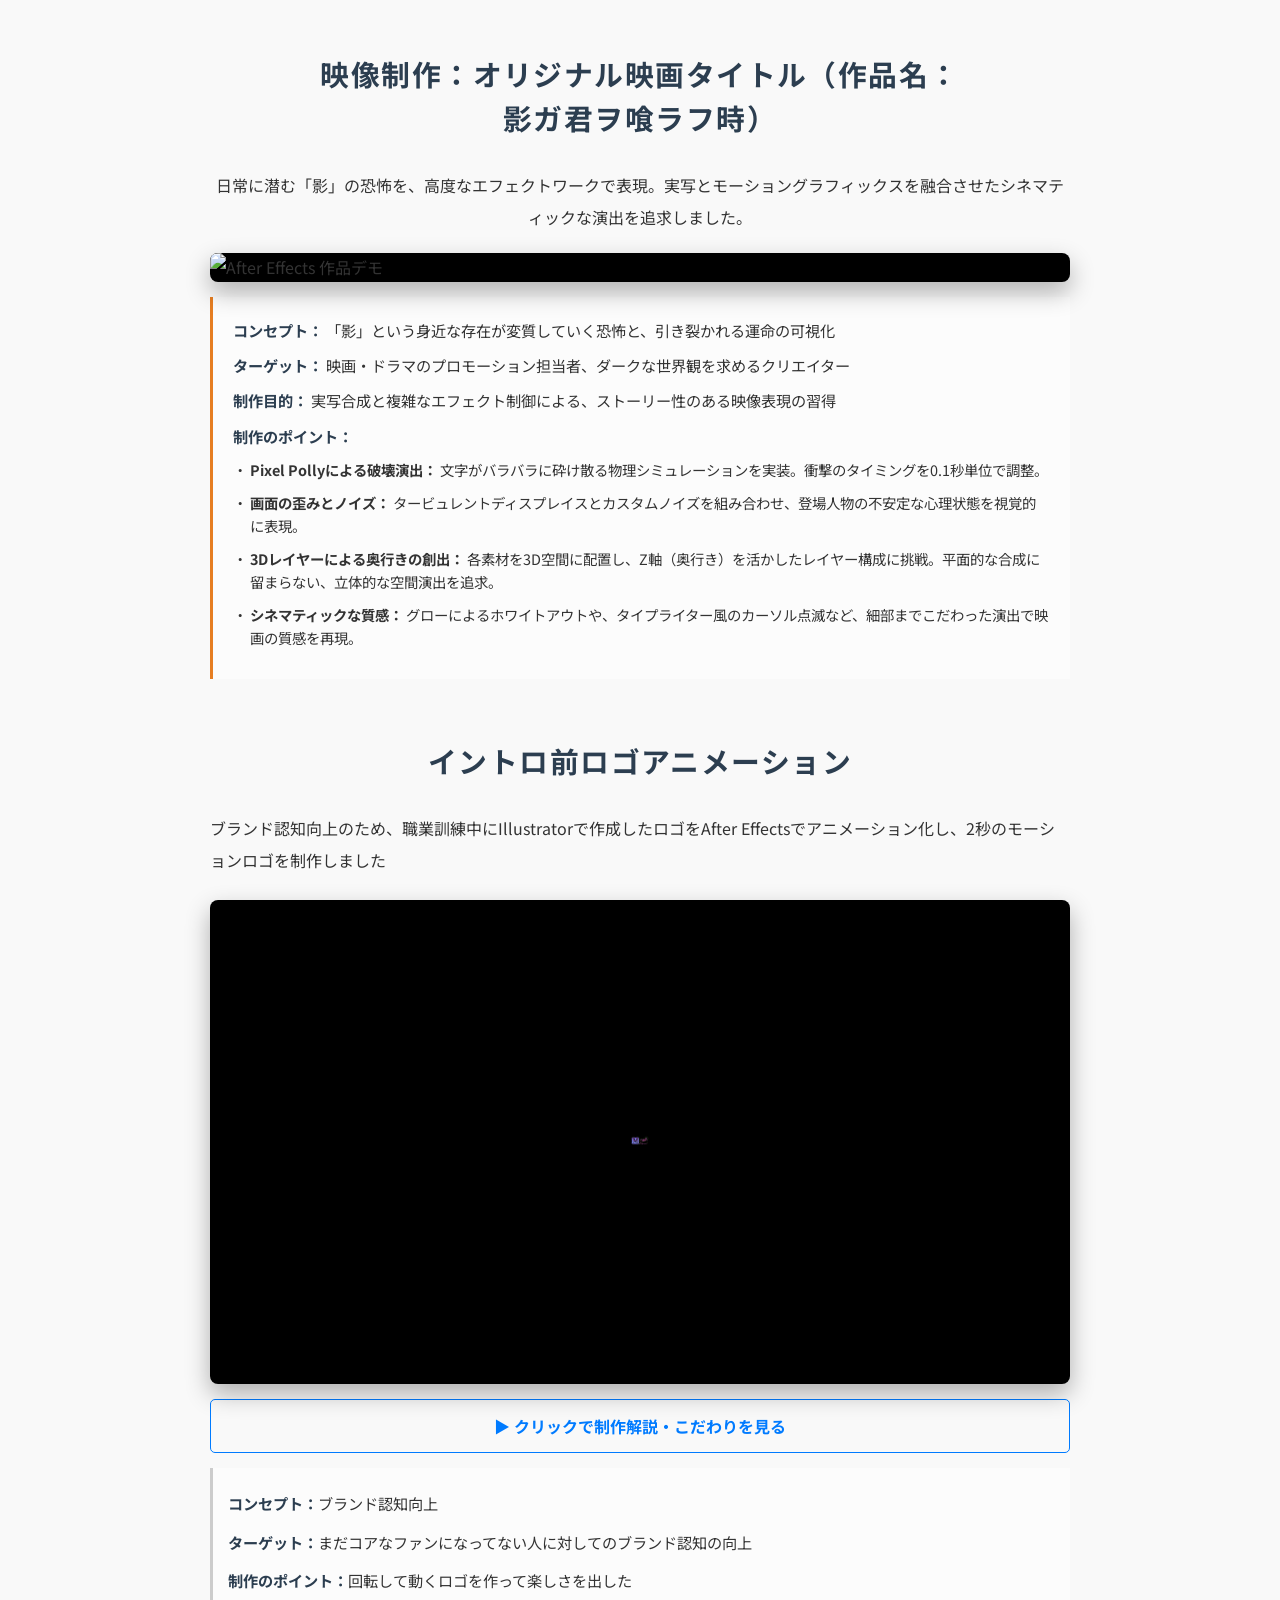
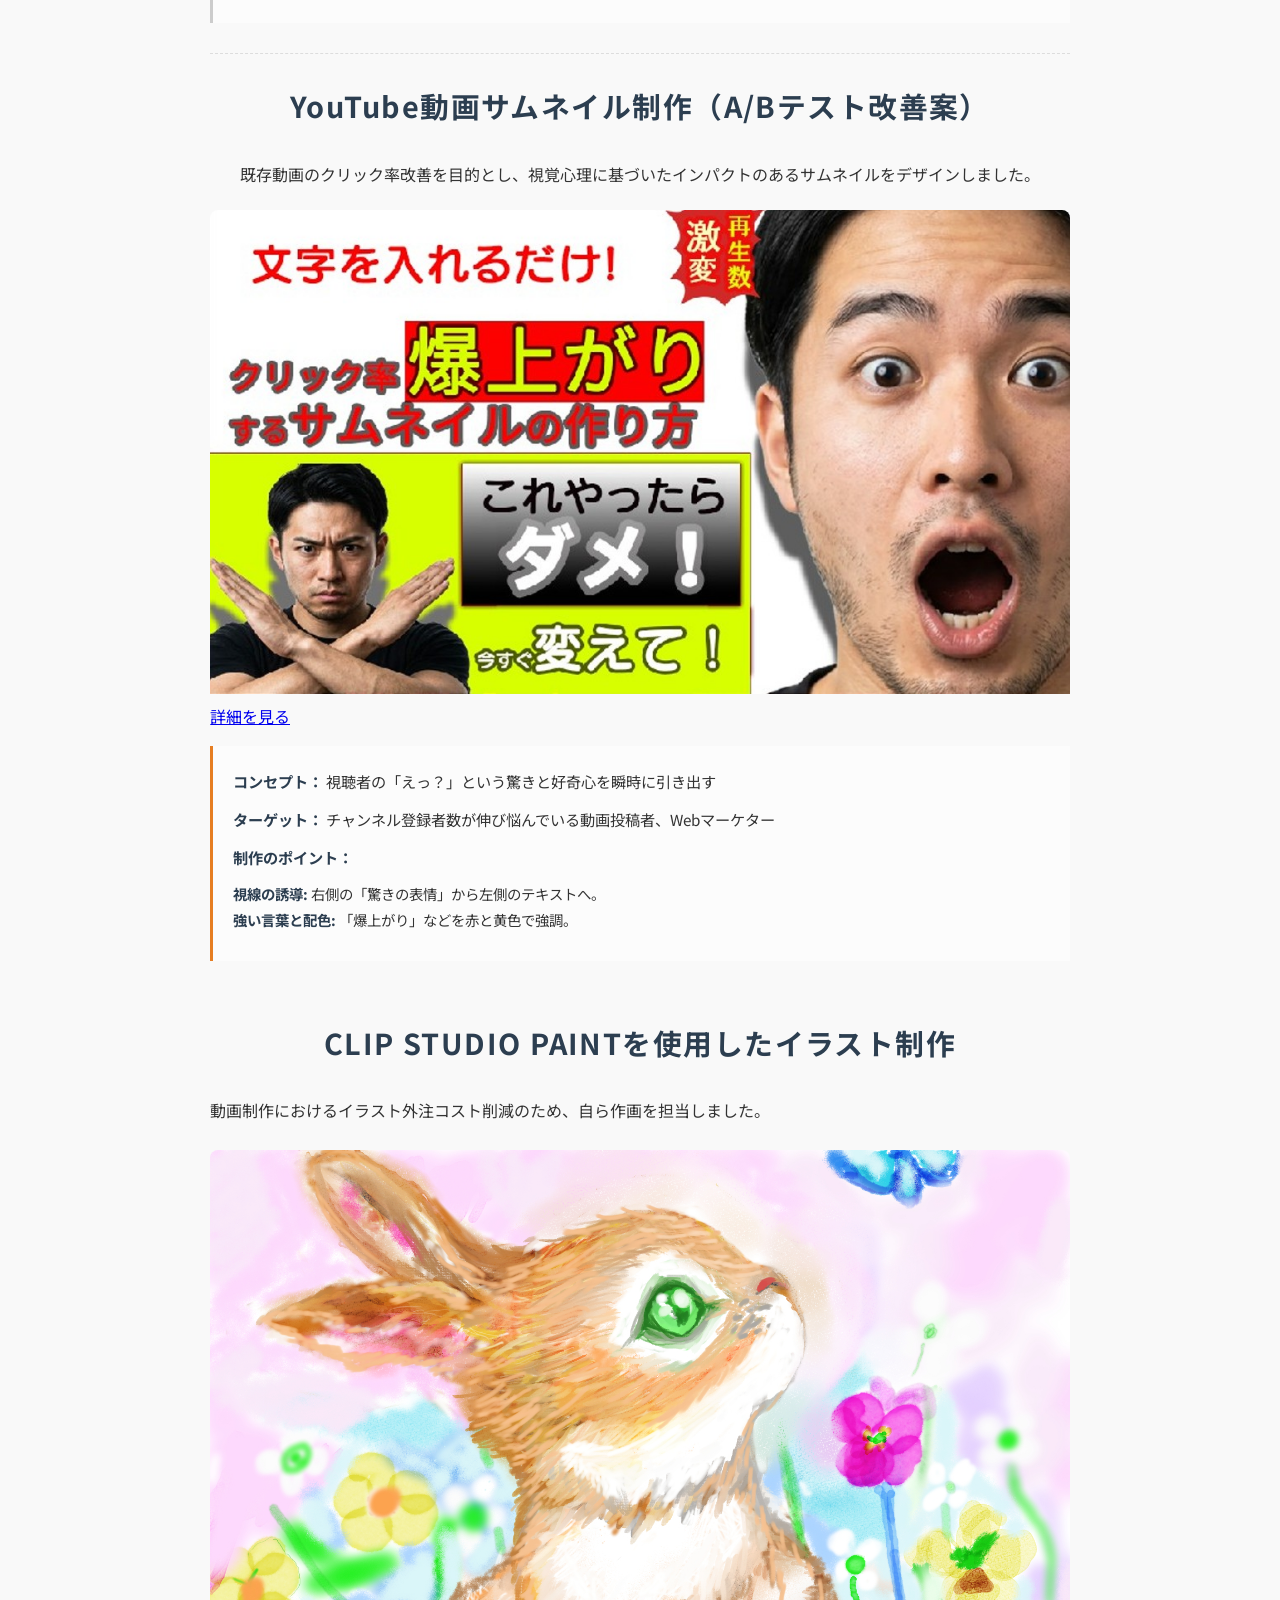
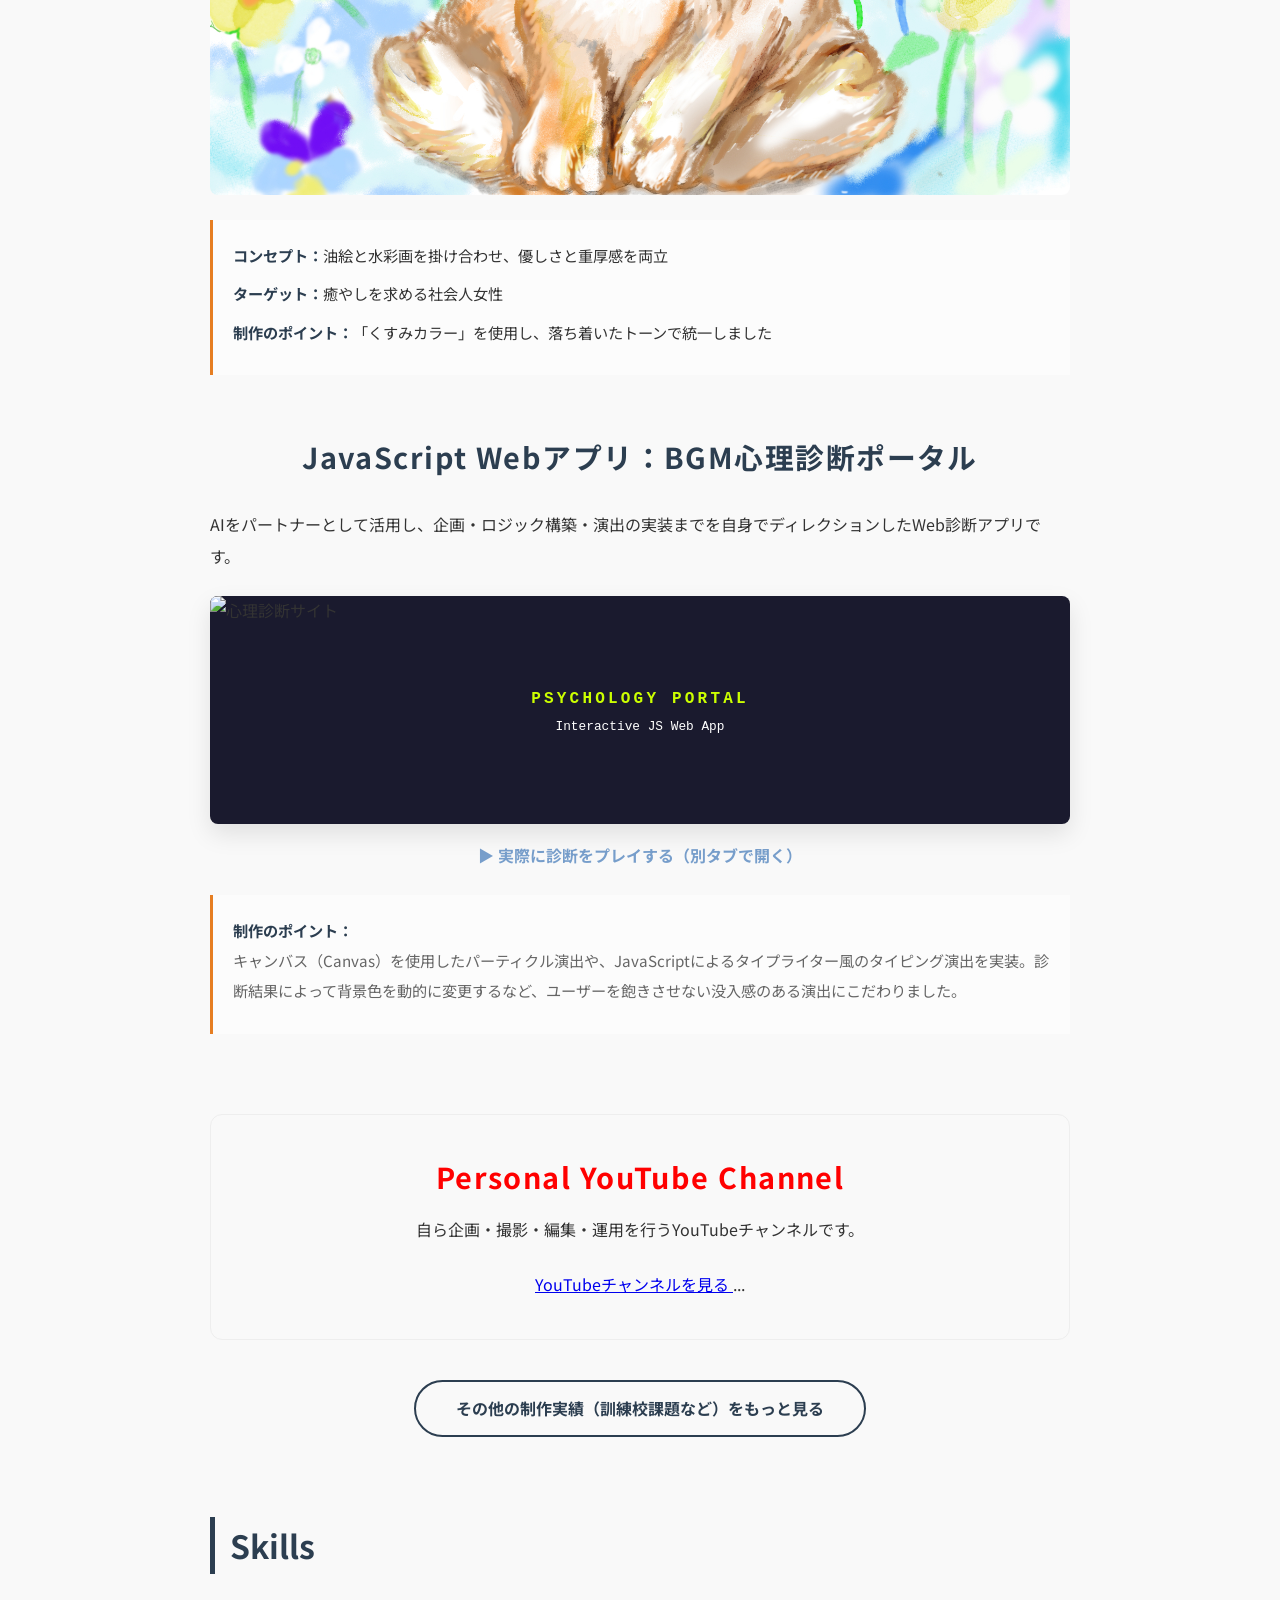
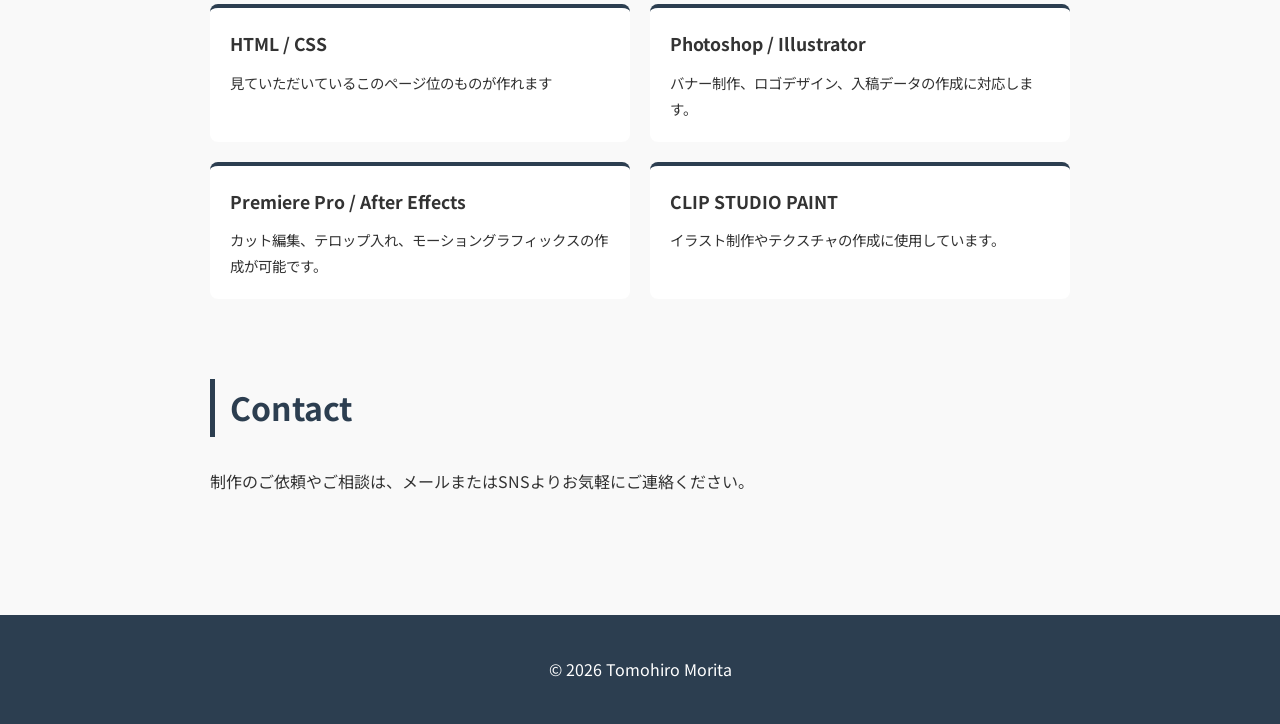
==== commit 3231f345: "Add files via upload" ====
--- a/index.html
+++ b/index.html
@@ -101,7 +101,7 @@
   </a>
 </div>
 
-
+<!--  
 <div class="works-items" style="margin-top: 60px;">
   <h3>インフォグラフィック・モーション演出</h3>
   <p>複雑なデータや数値を視覚的に整理し、直感的に伝えるモーションデザインです。「動くグラフ」「数値のカウントアップ」「アイコンアニメーション」など、視聴者の理解を助ける演出を1つにまとめました。</p>
@@ -119,6 +119,7 @@
     </p>
   </a>
 </div>
+-->
 
 
 <div class="works-items" style="margin-top: 60px;">
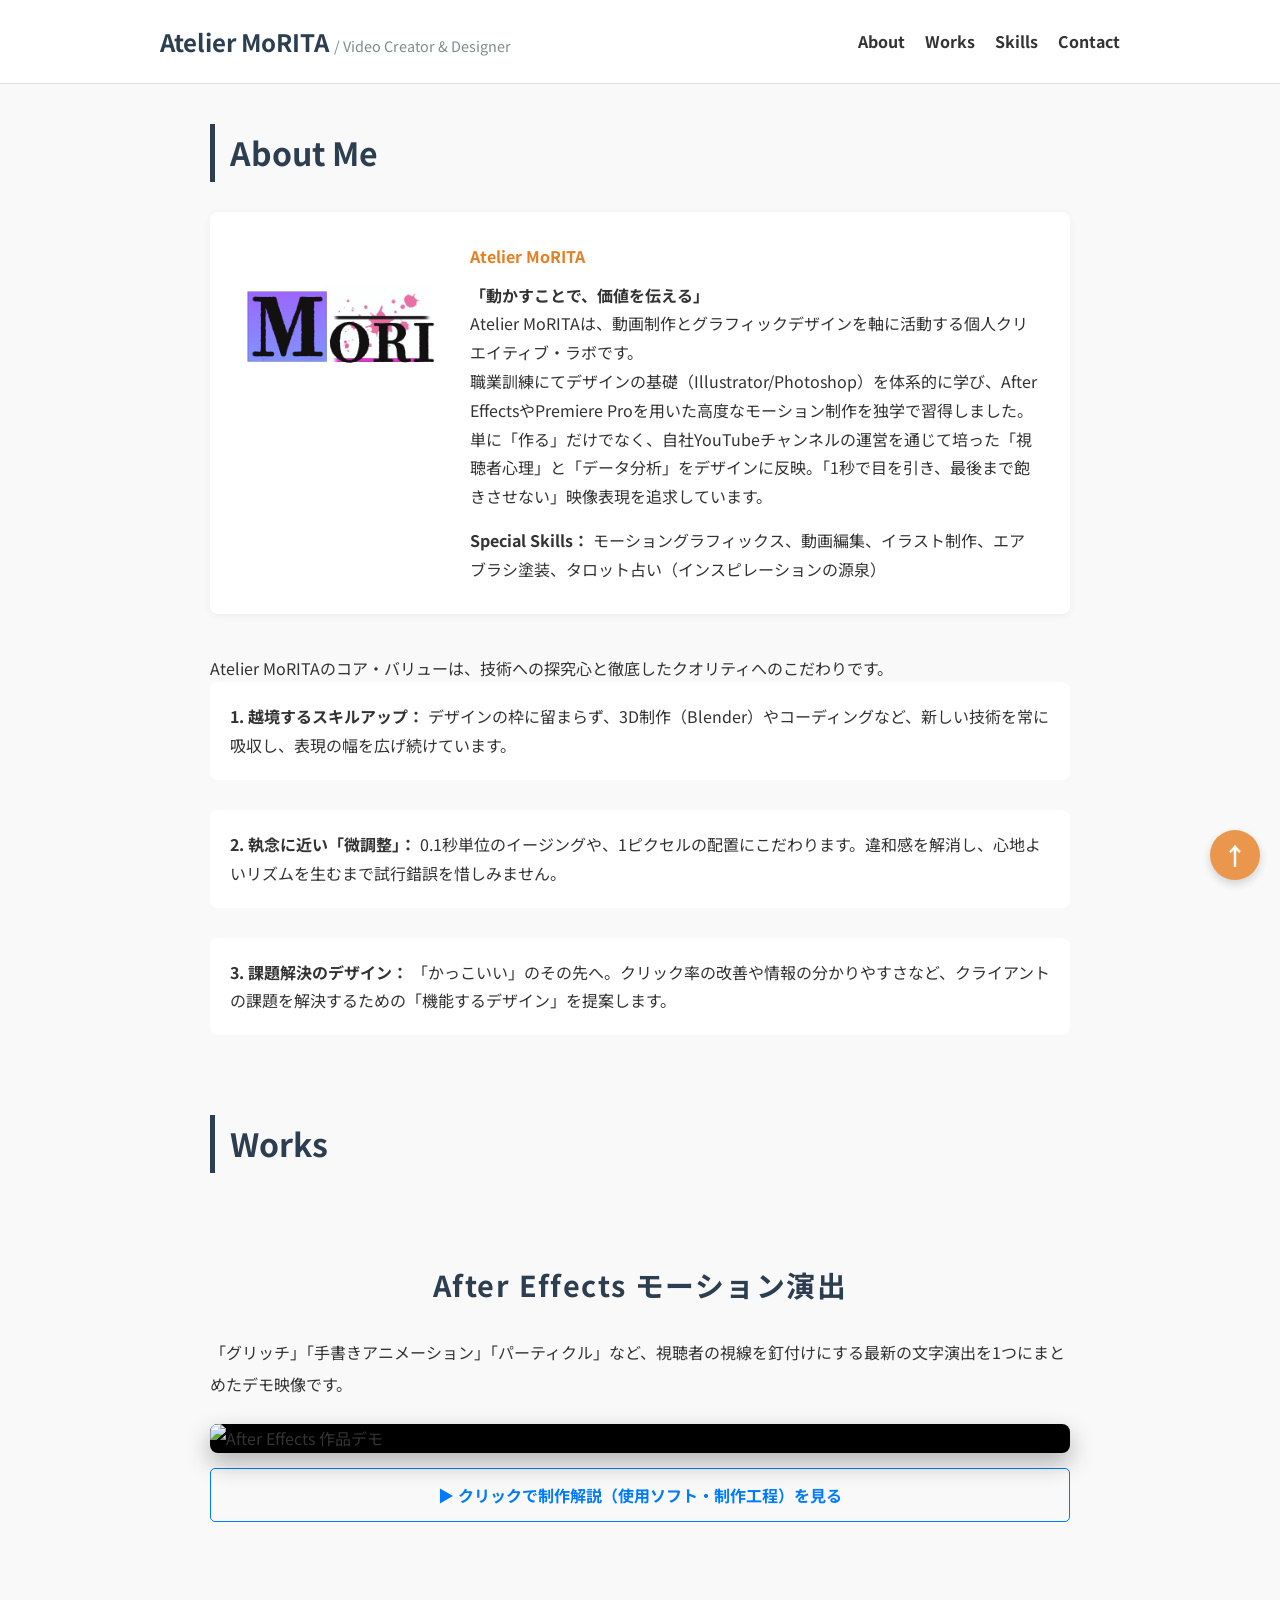
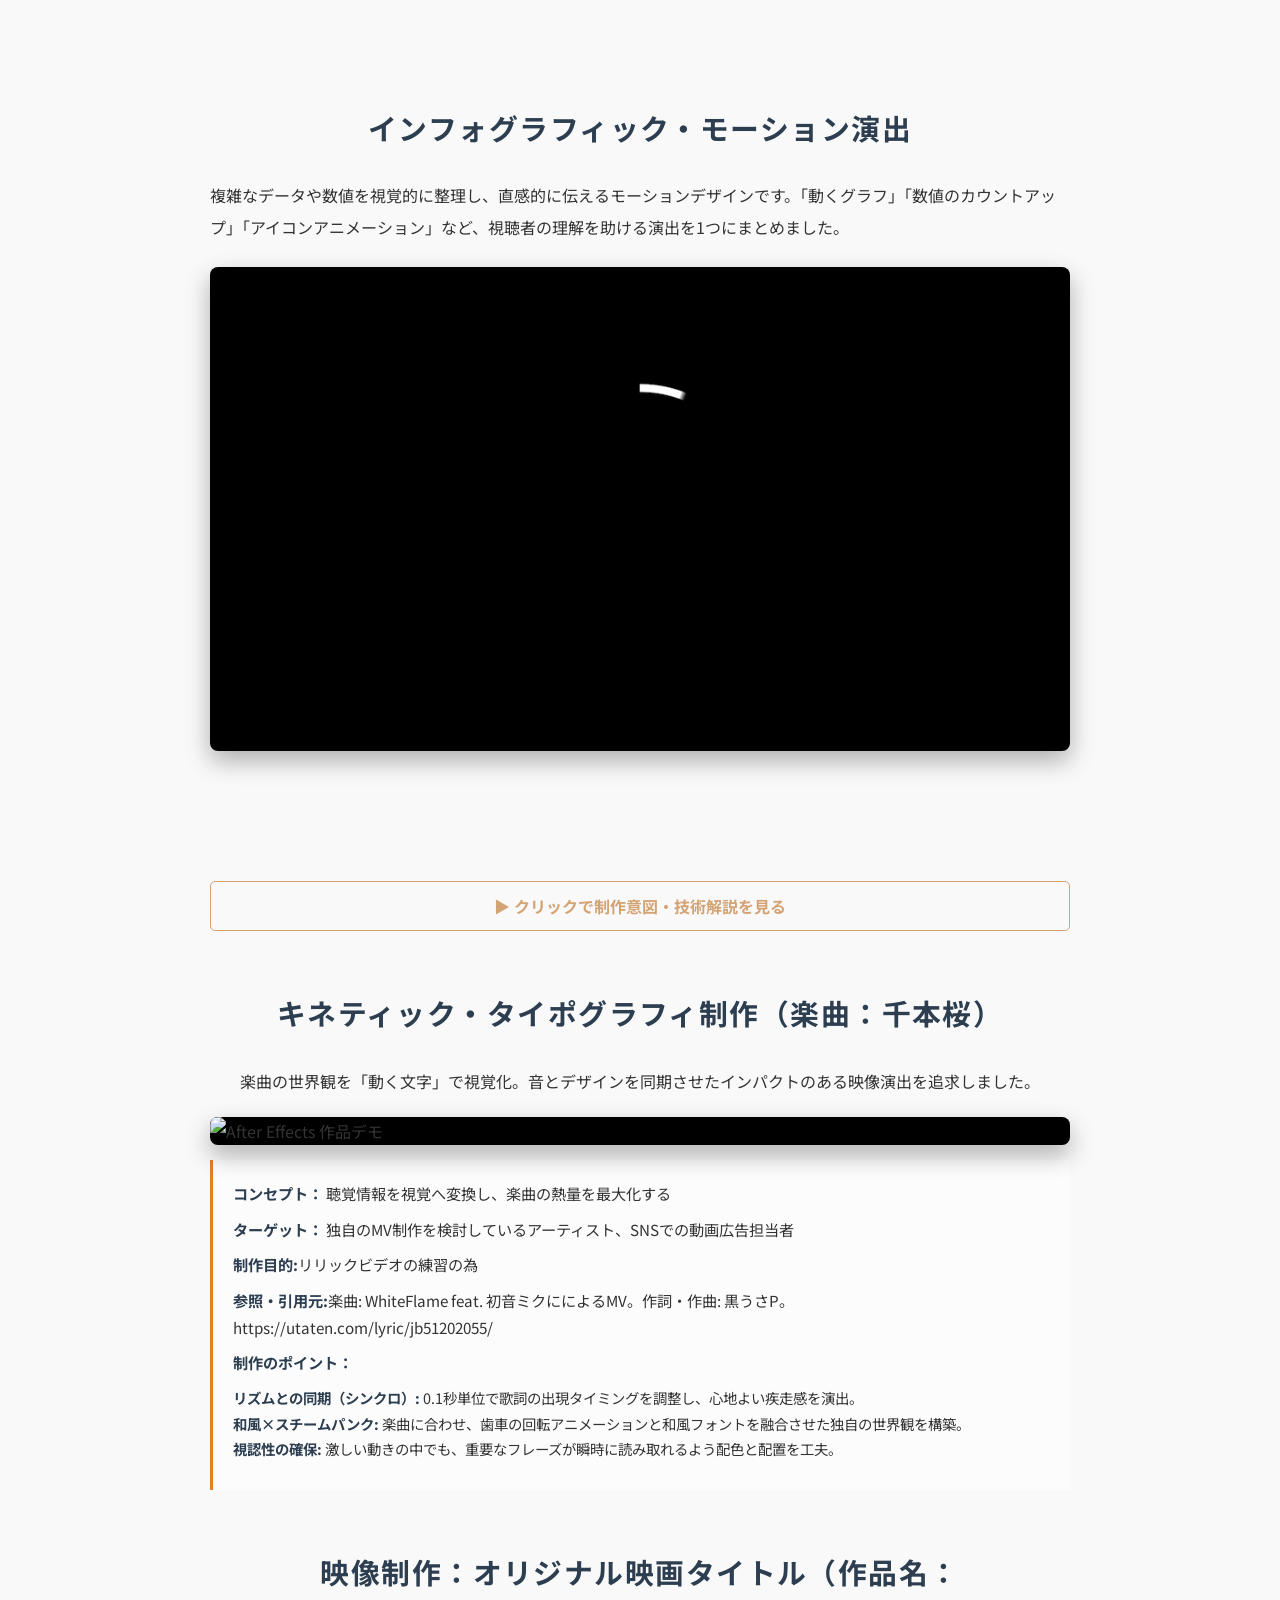
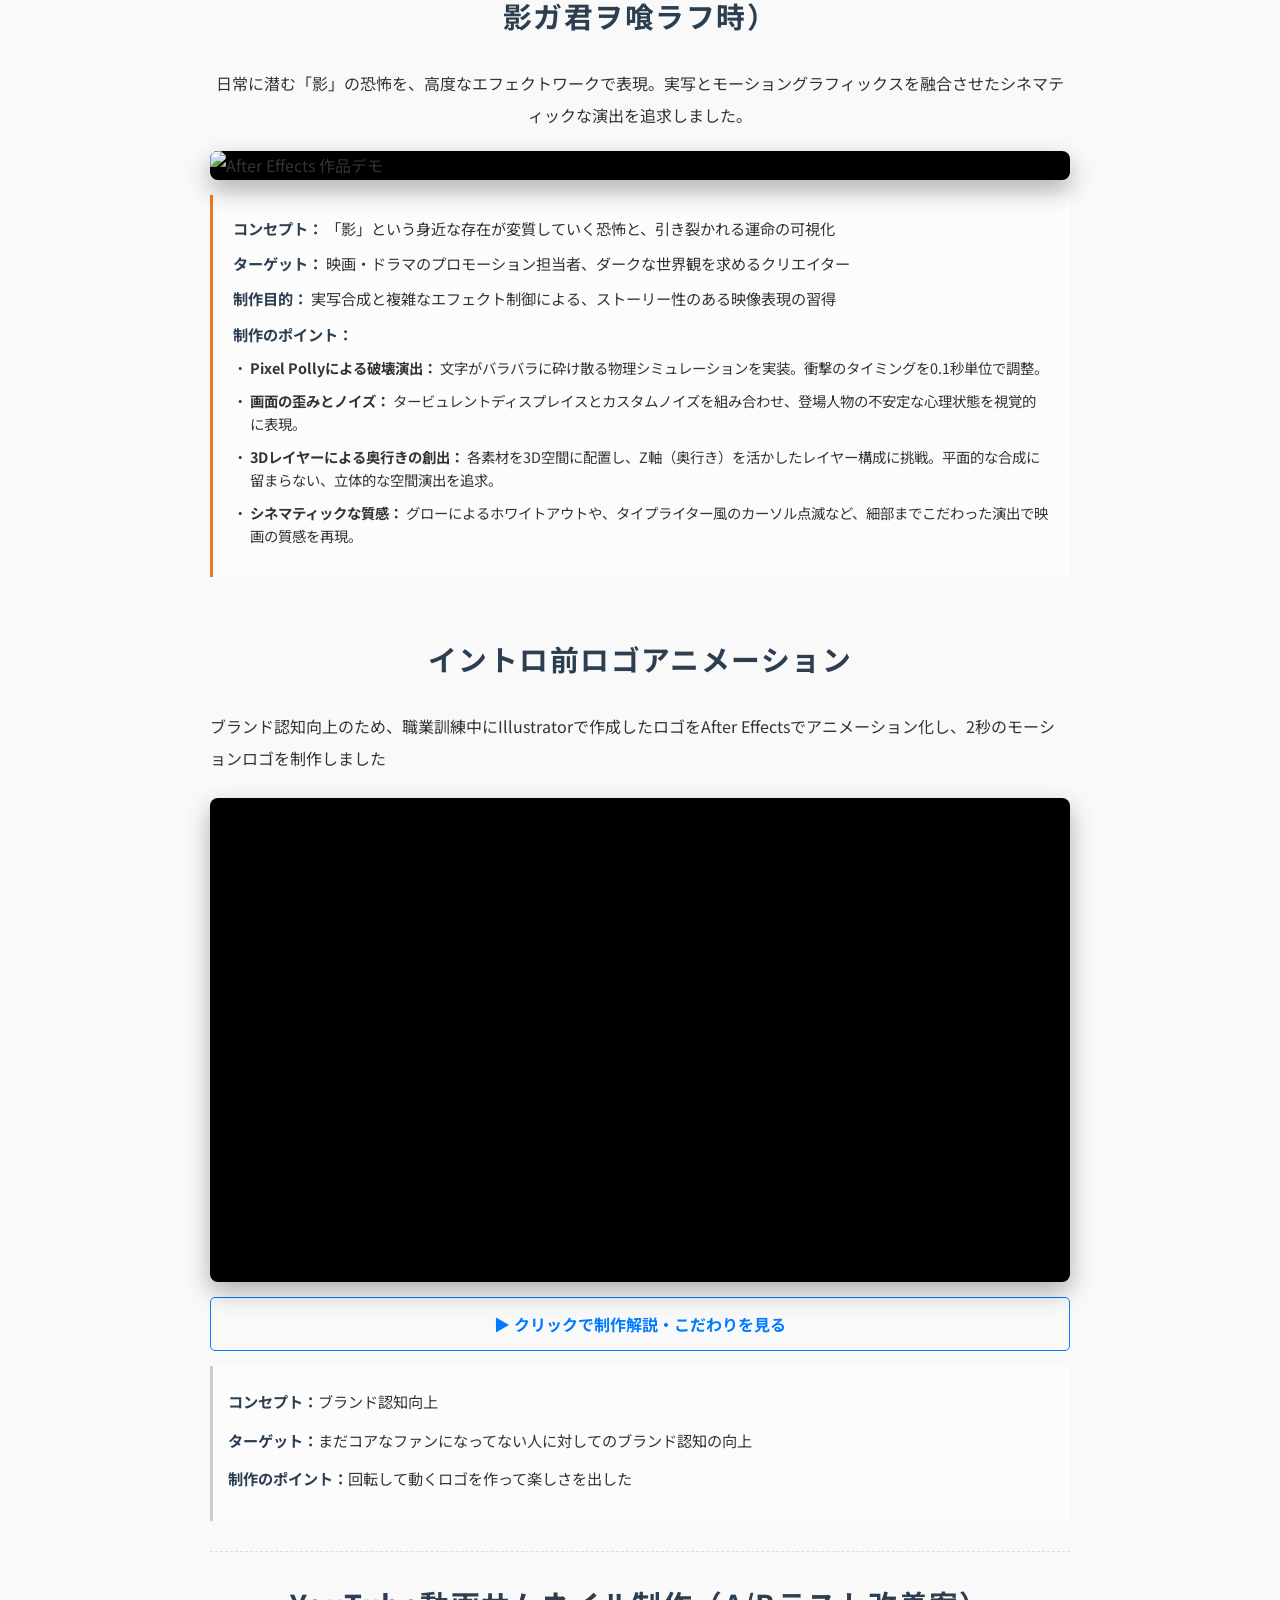
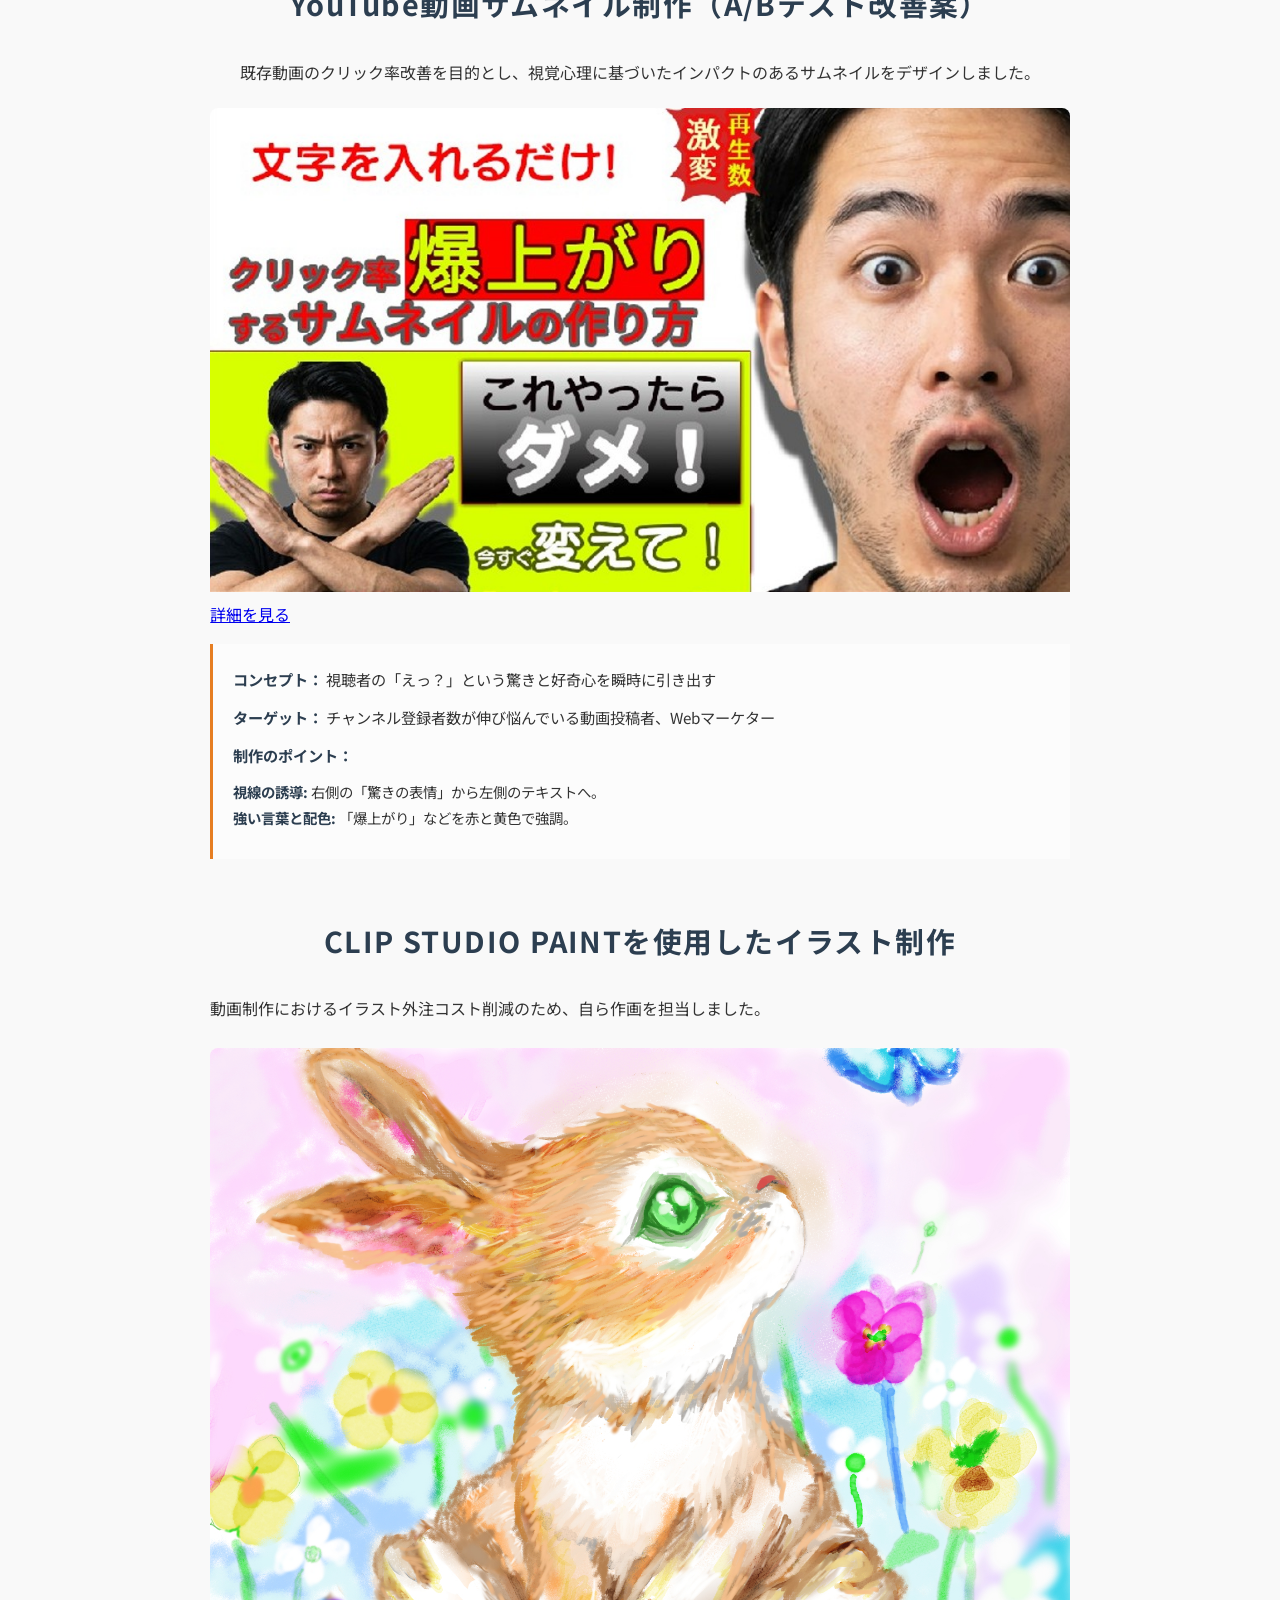
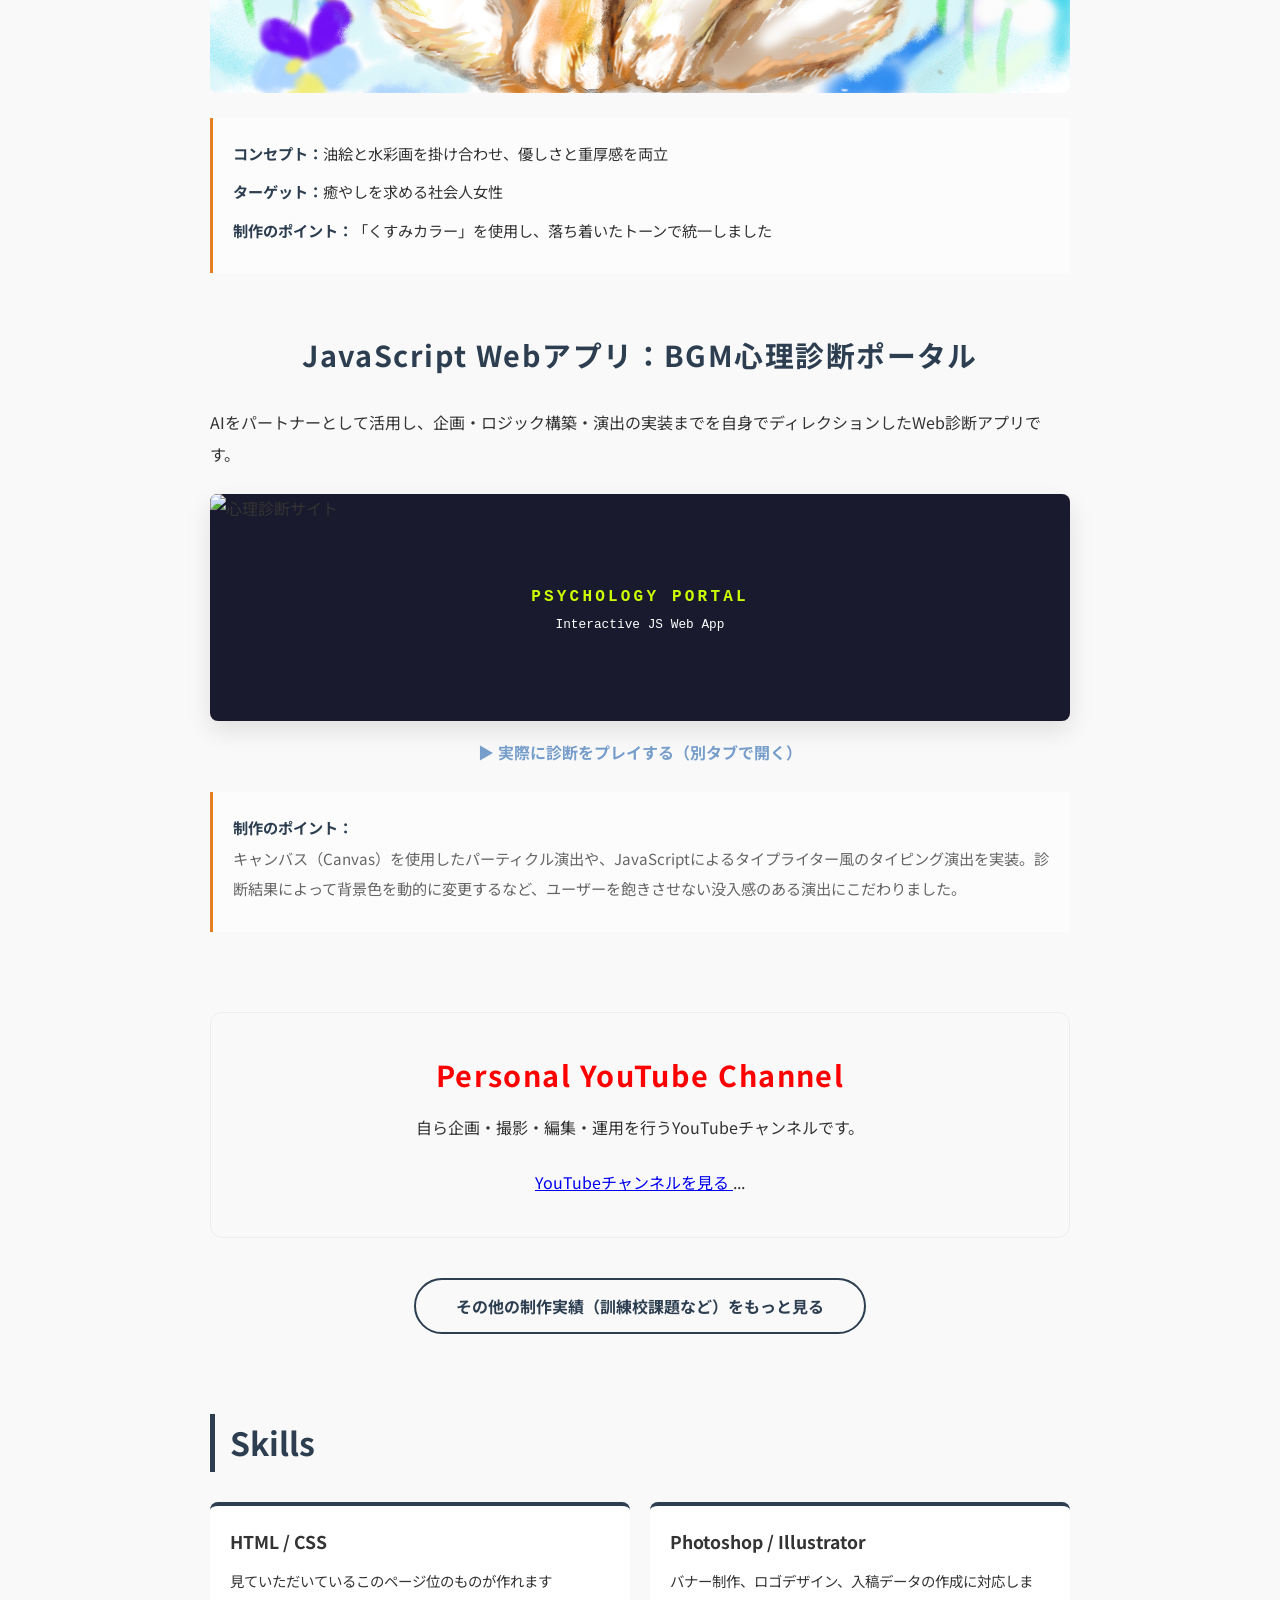
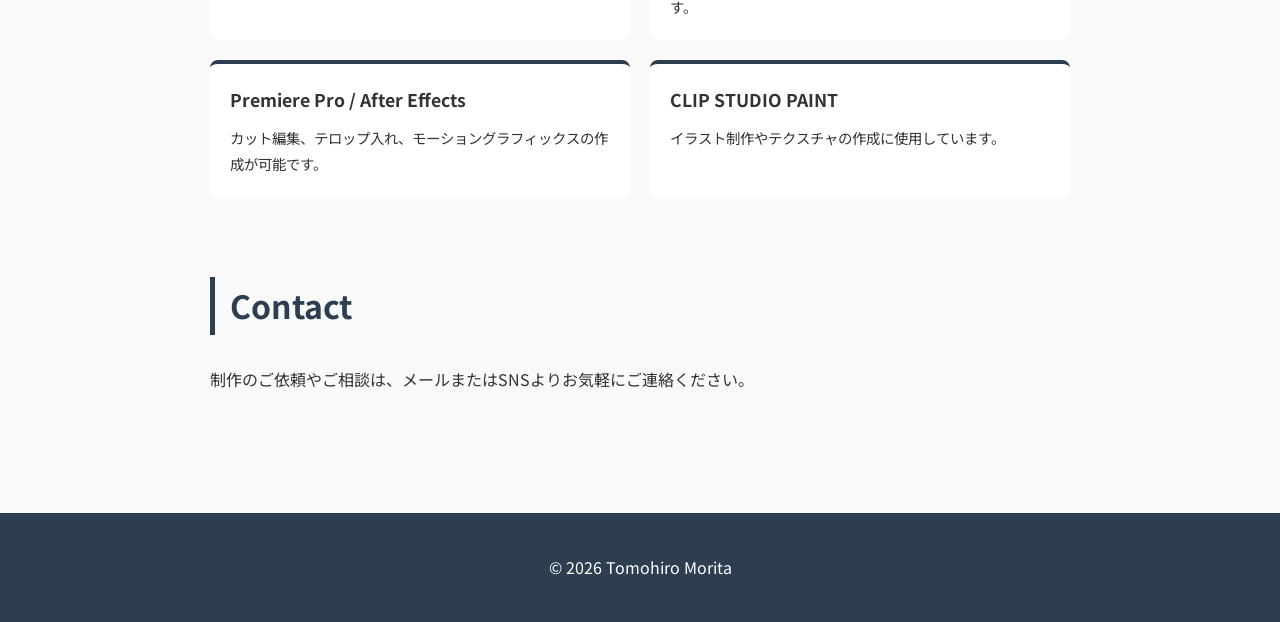
==== commit f23a1dd5: "Add files via upload" ====
--- a/index.html
+++ b/index.html
@@ -101,7 +101,7 @@
   </a>
 </div>
 
-<!--  
+ 
 <div class="works-items" style="margin-top: 60px;">
   <h3>インフォグラフィック・モーション演出</h3>
   <p>複雑なデータや数値を視覚的に整理し、直感的に伝えるモーションデザインです。「動くグラフ」「数値のカウントアップ」「アイコンアニメーション」など、視聴者の理解を助ける演出を1つにまとめました。</p>
@@ -119,9 +119,9 @@
     </p>
   </a>
 </div>
--->
-
-
+
+
+<!--  
 <div class="works-items" style="margin-top: 60px;">
   <h3>キャラクターアニメーション演出</h3>
   <p>キャラクターの動きで視聴者の興味を惹きつける、教材・紹介向けの動画演出です。静止画のイラストに命を吹き込み、温かみのあるトーンで情報を分かりやすく整理して伝えます。</p>
@@ -136,6 +136,7 @@
     Tools: After Effects / Illustrator / Clip Studio Paint
   </p>
 </div>
+-->
 
 
 <div class="works-items" style="margin-top: 60px;">
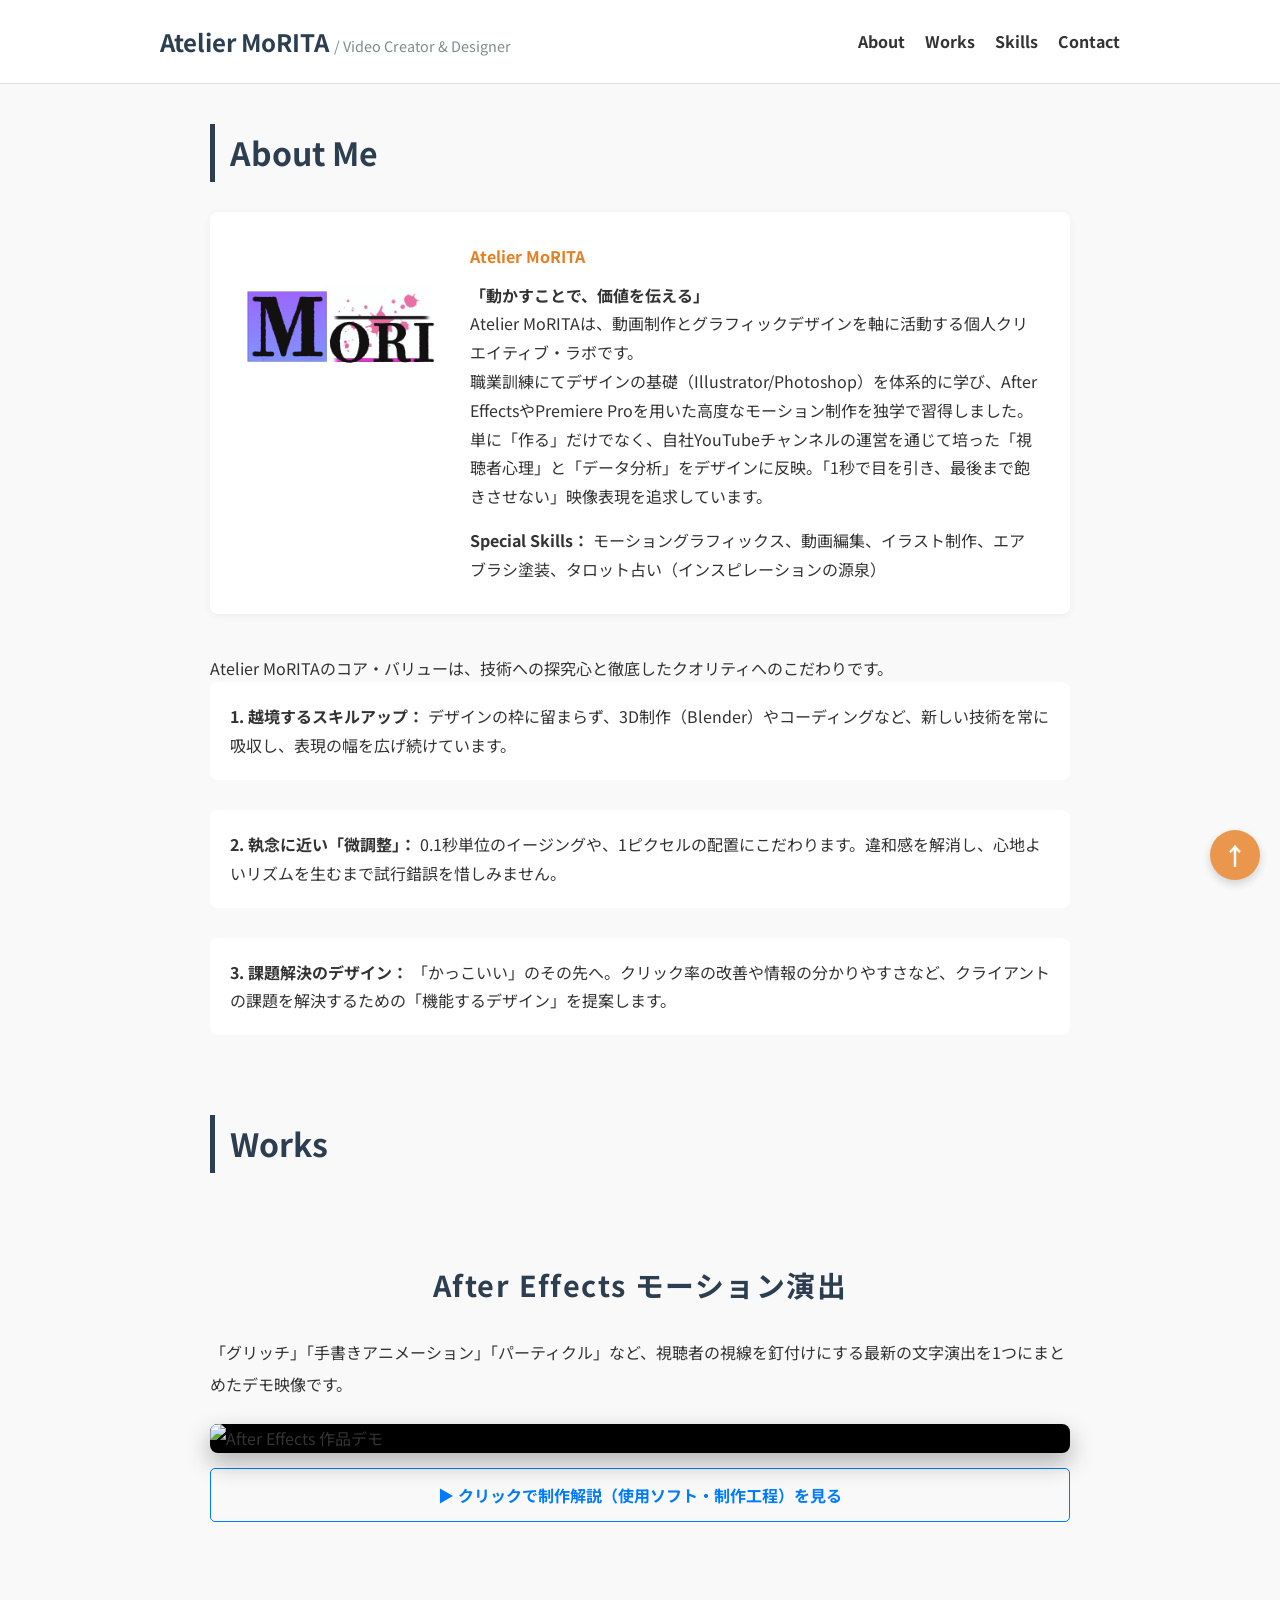
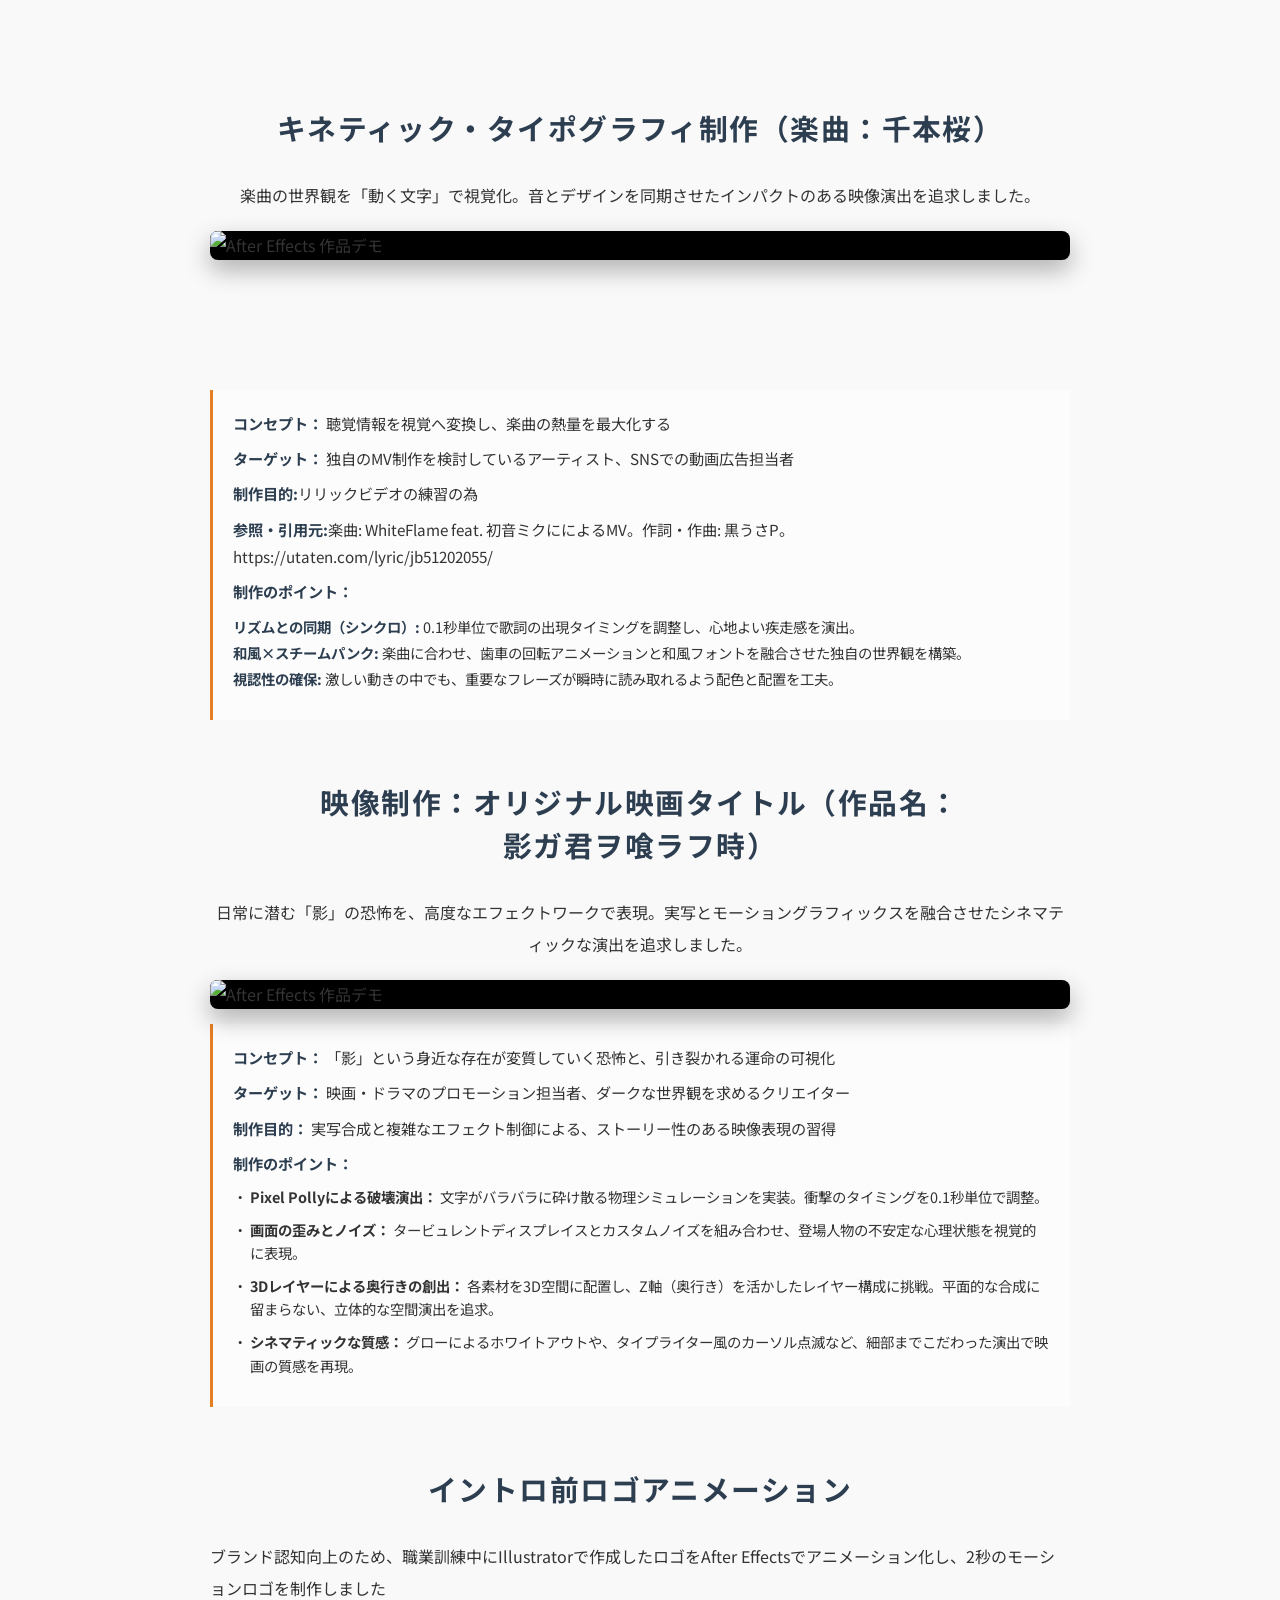
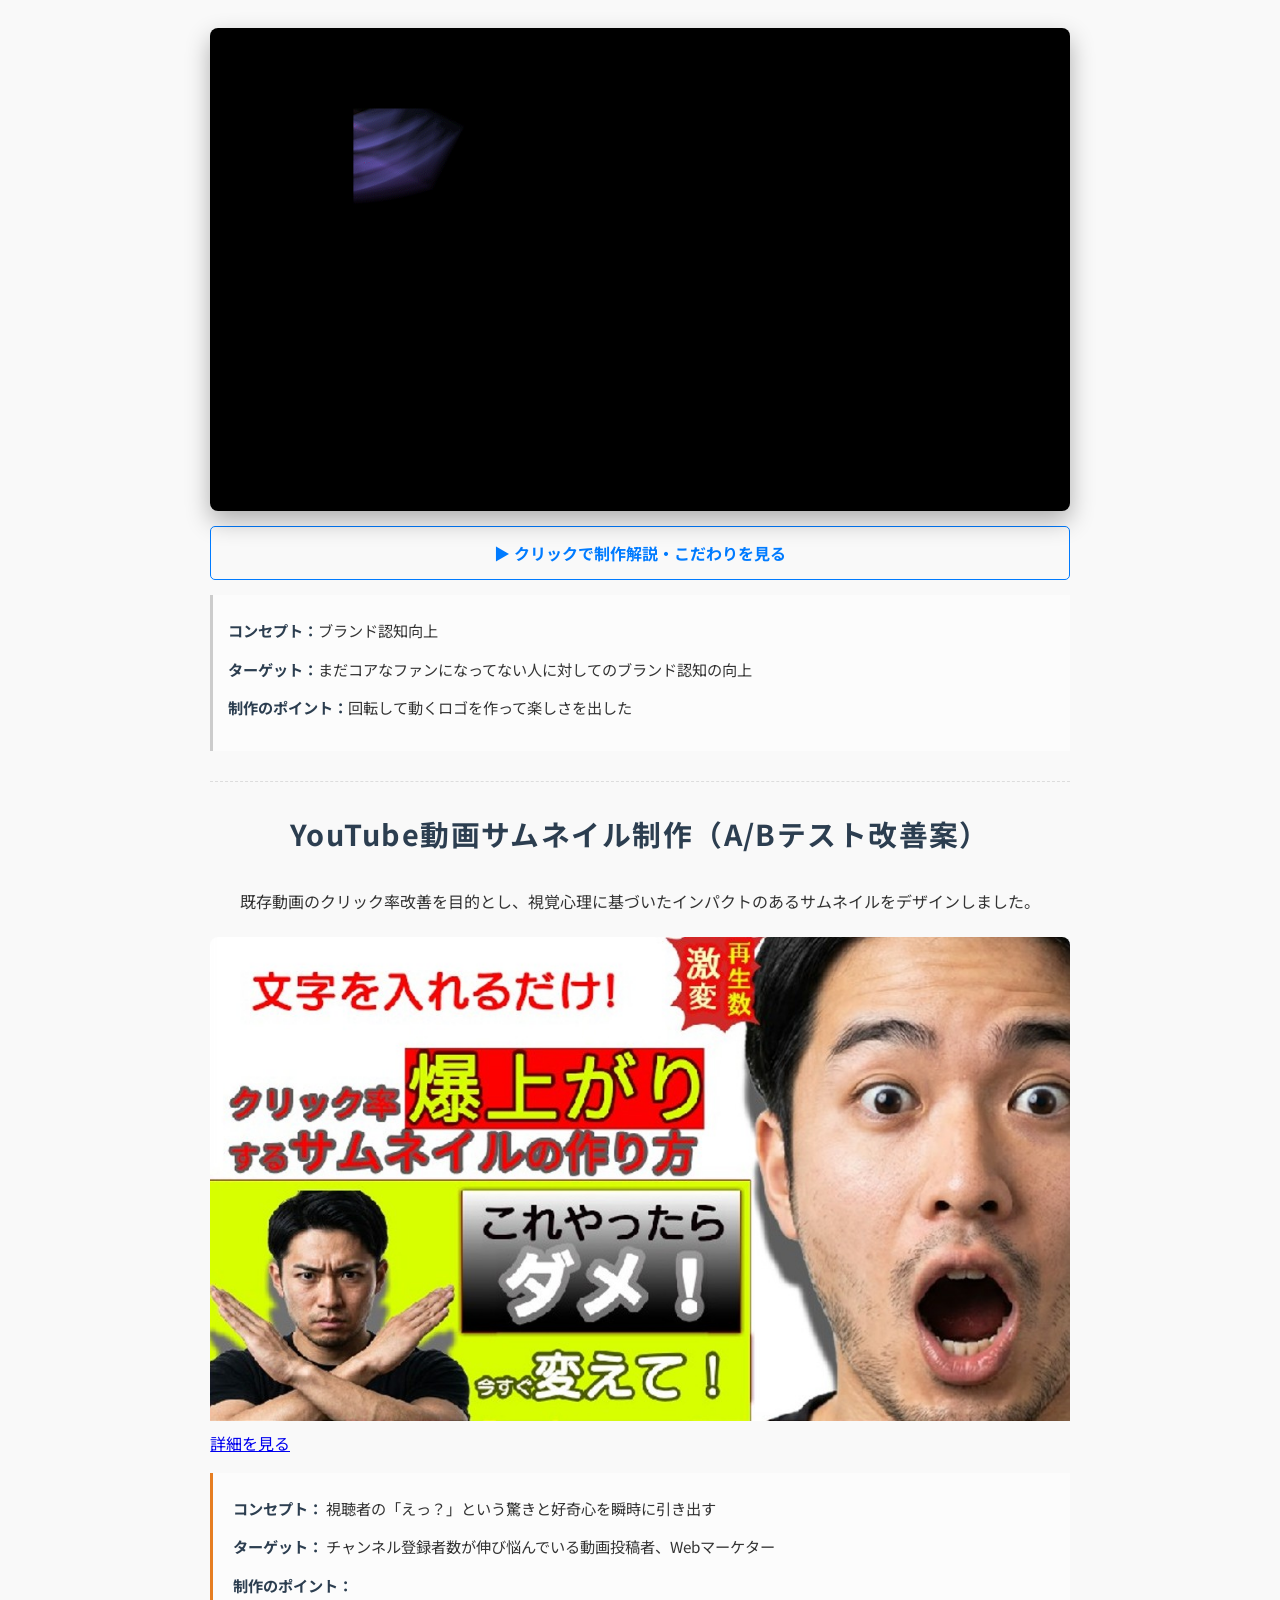
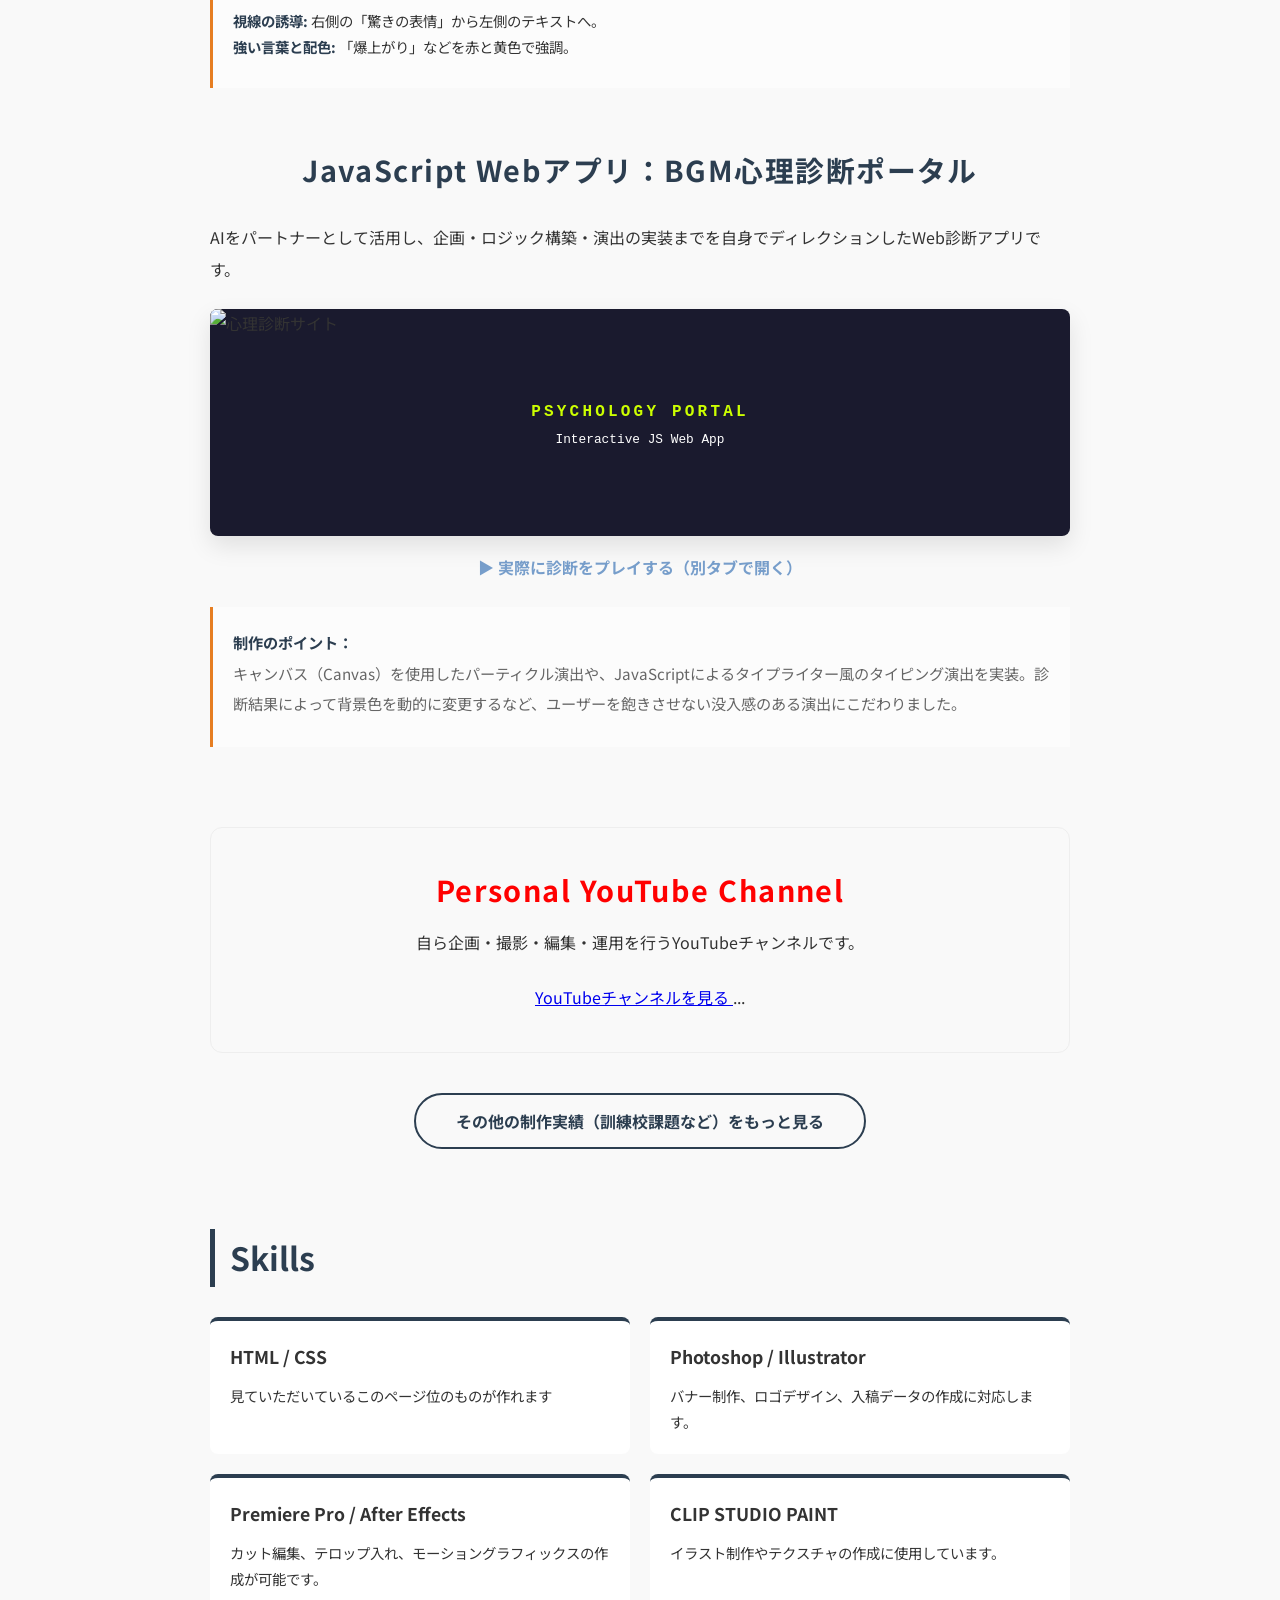
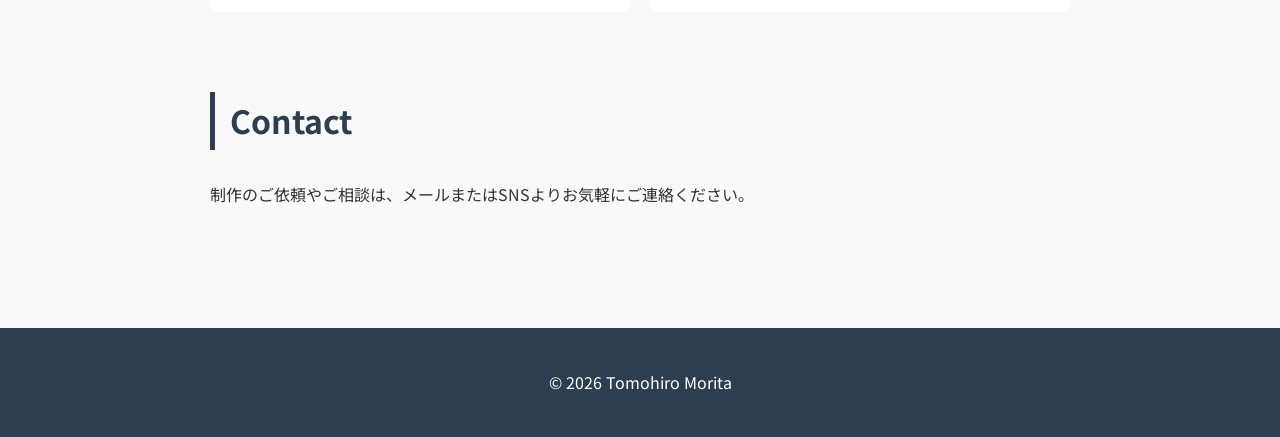
==== commit 5094fbf2: "Add files via upload" ====
--- a/index.html
+++ b/index.html
@@ -101,7 +101,7 @@
   </a>
 </div>
 
- 
+ <!--  
 <div class="works-items" style="margin-top: 60px;">
   <h3>インフォグラフィック・モーション演出</h3>
   <p>複雑なデータや数値を視覚的に整理し、直感的に伝えるモーションデザインです。「動くグラフ」「数値のカウントアップ」「アイコンアニメーション」など、視聴者の理解を助ける演出を1つにまとめました。</p>
@@ -119,7 +119,7 @@
     </p>
   </a>
 </div>
-
+-->
 
 <!--  
 <div class="works-items" style="margin-top: 60px;">
@@ -269,7 +269,7 @@
     </div>
 
 
-
+<!--  
     <div class="works-items" style="margin-top: 60px;">
       <h3>CLIP STUDIO PAINTを使用したイラスト制作</h3>
       <p>動画制作におけるイラスト外注コスト削減のため、自ら作画を担当しました。</p>
